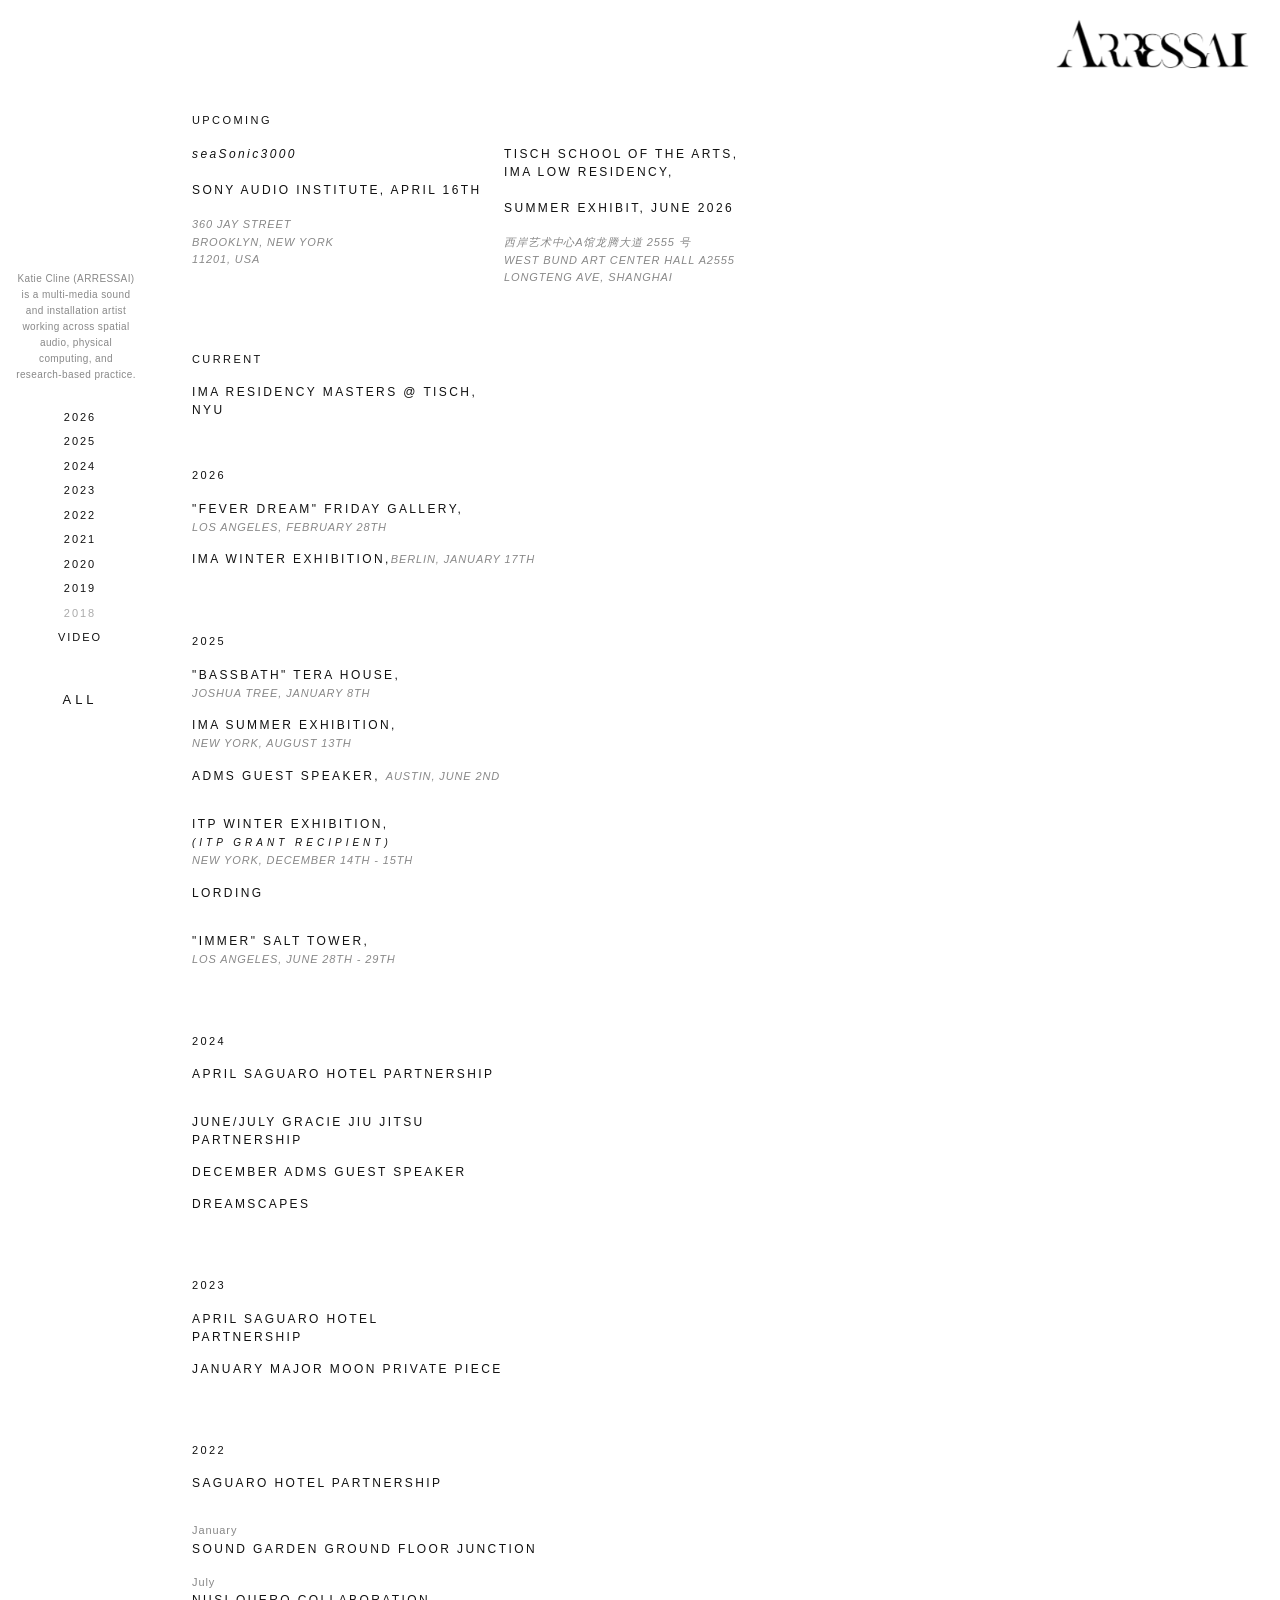
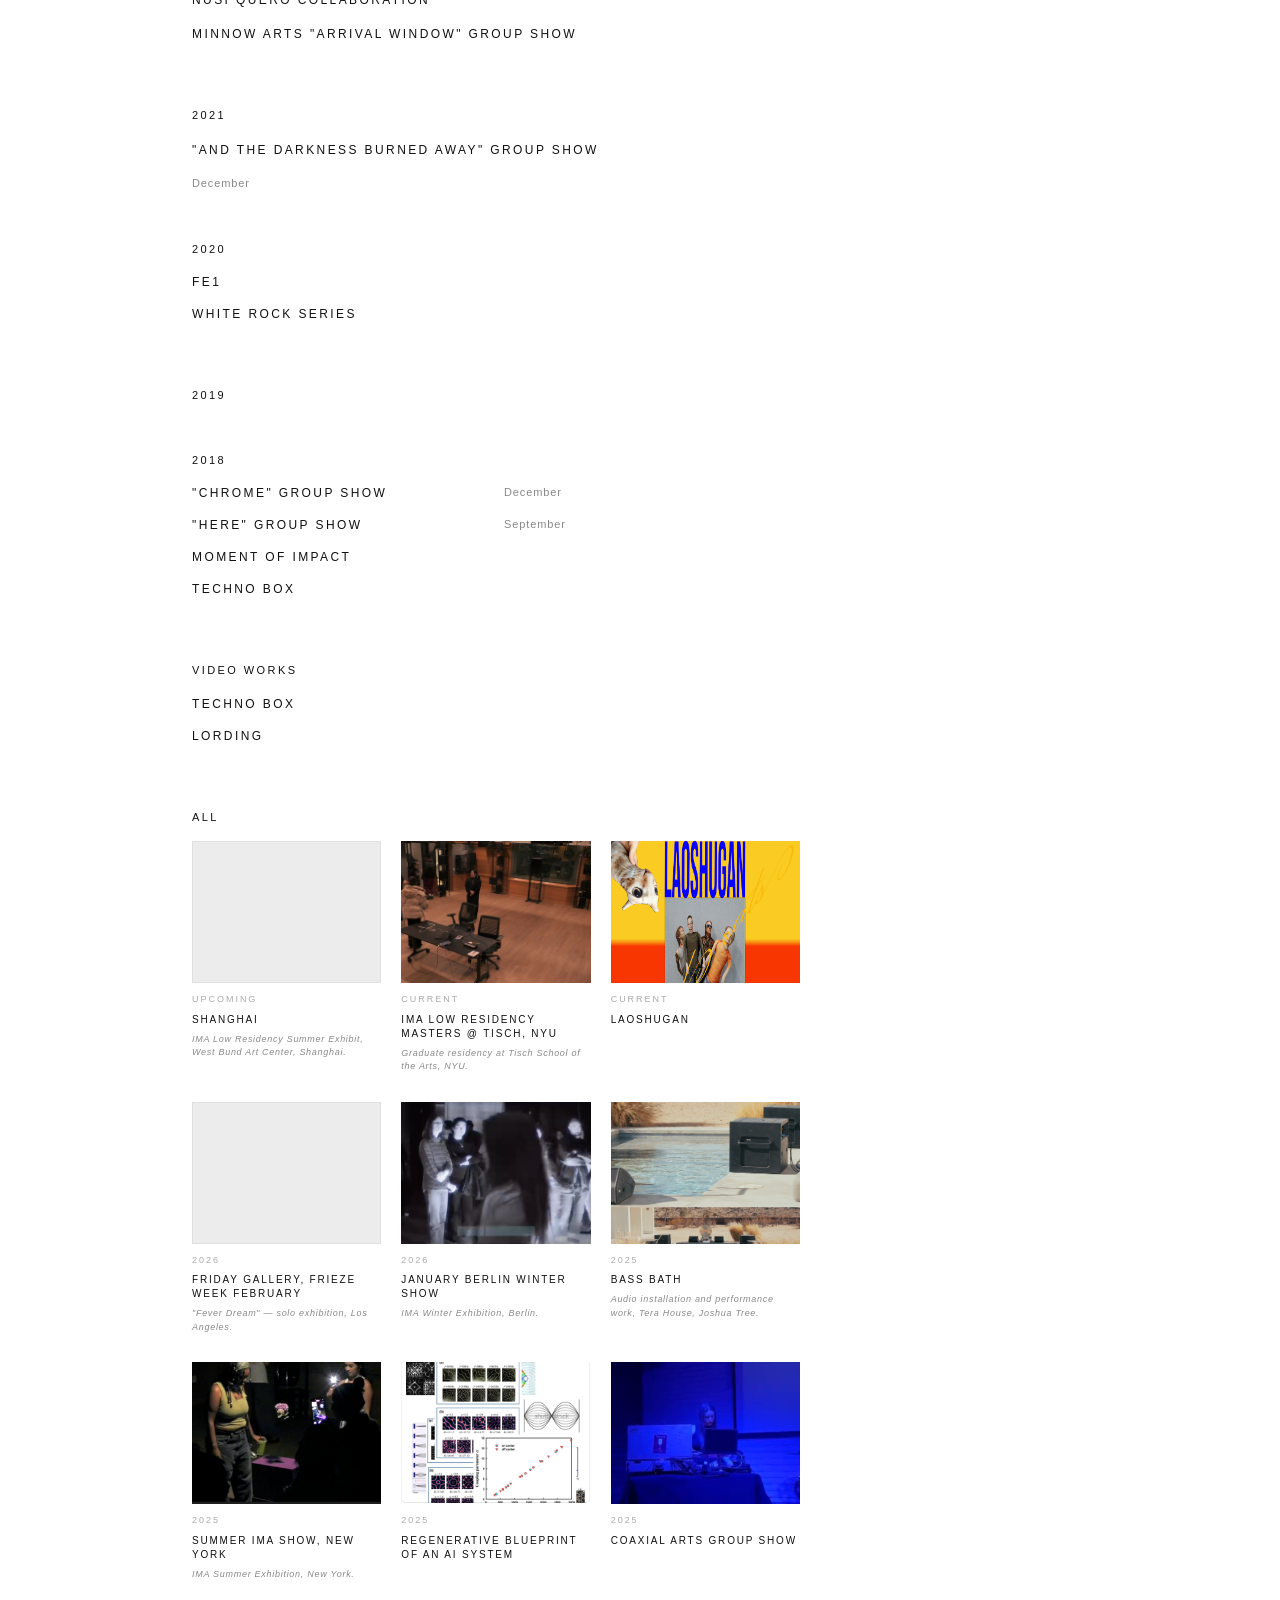
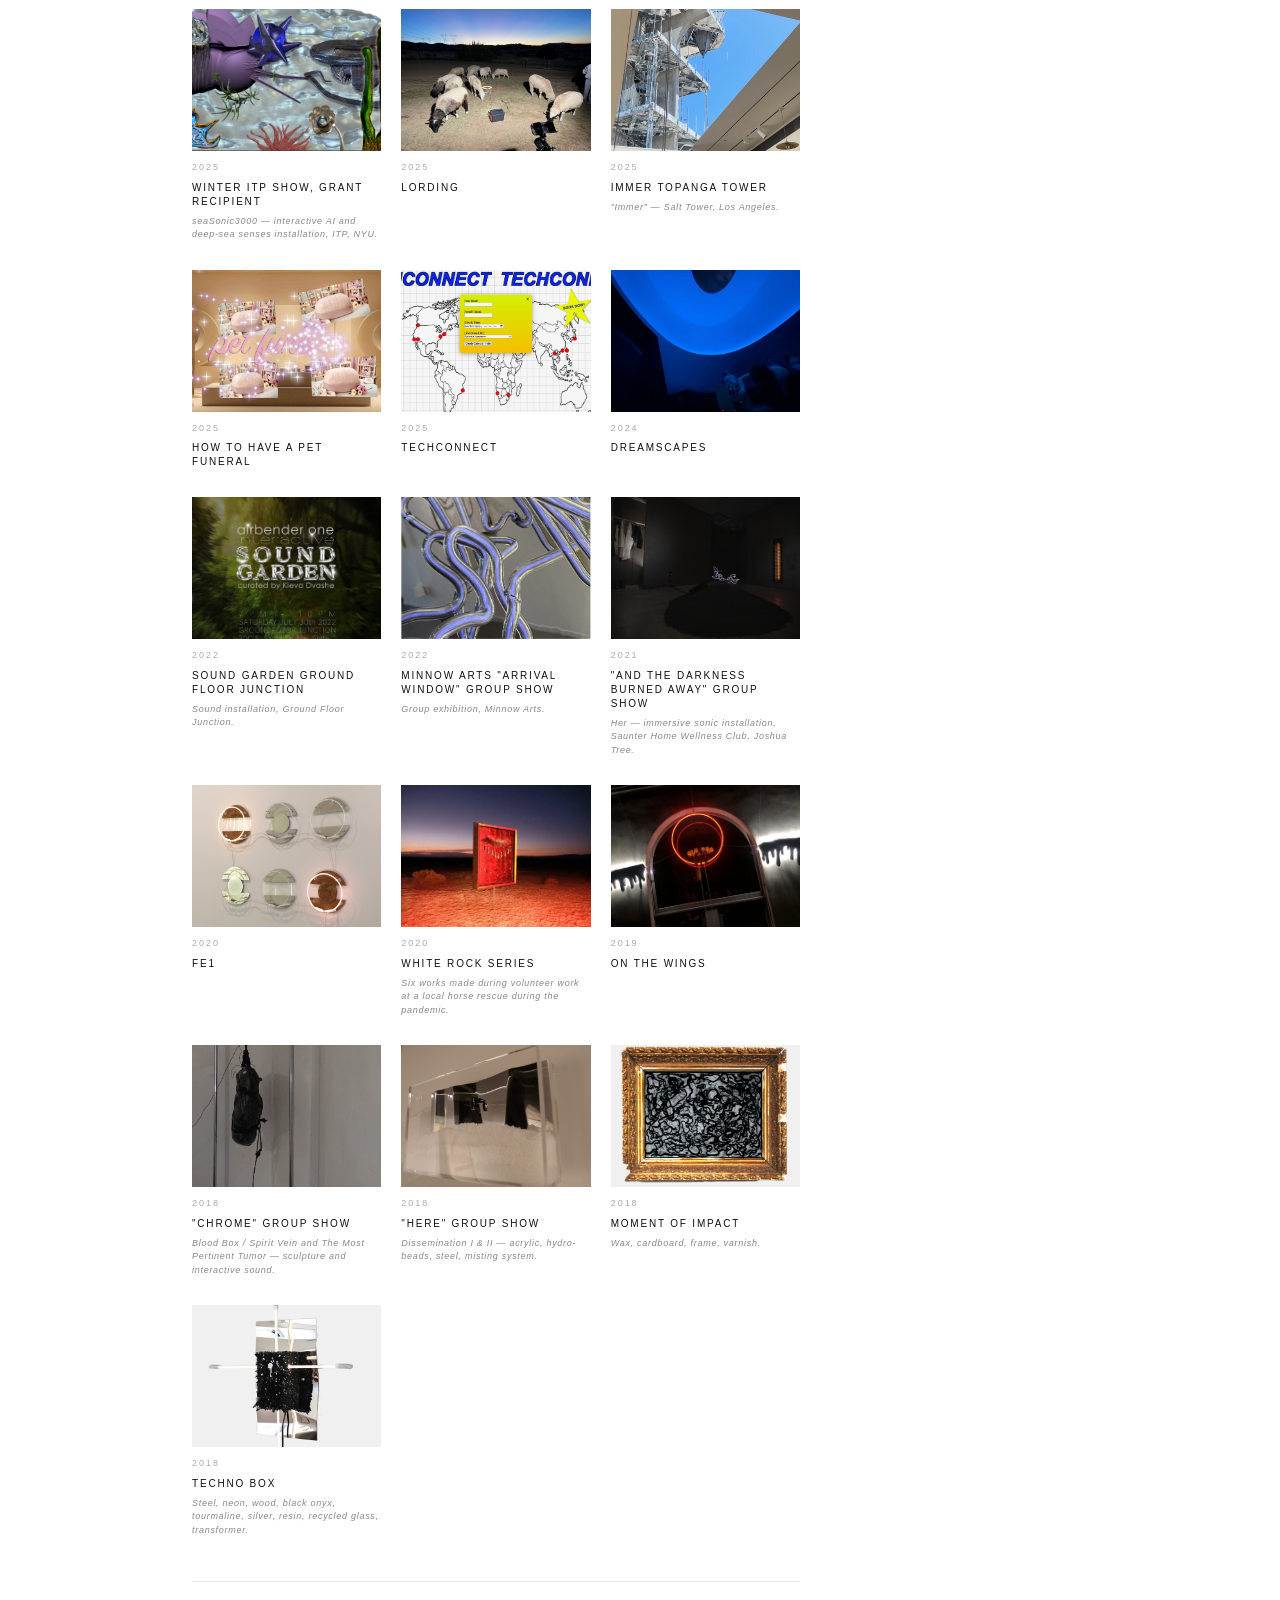
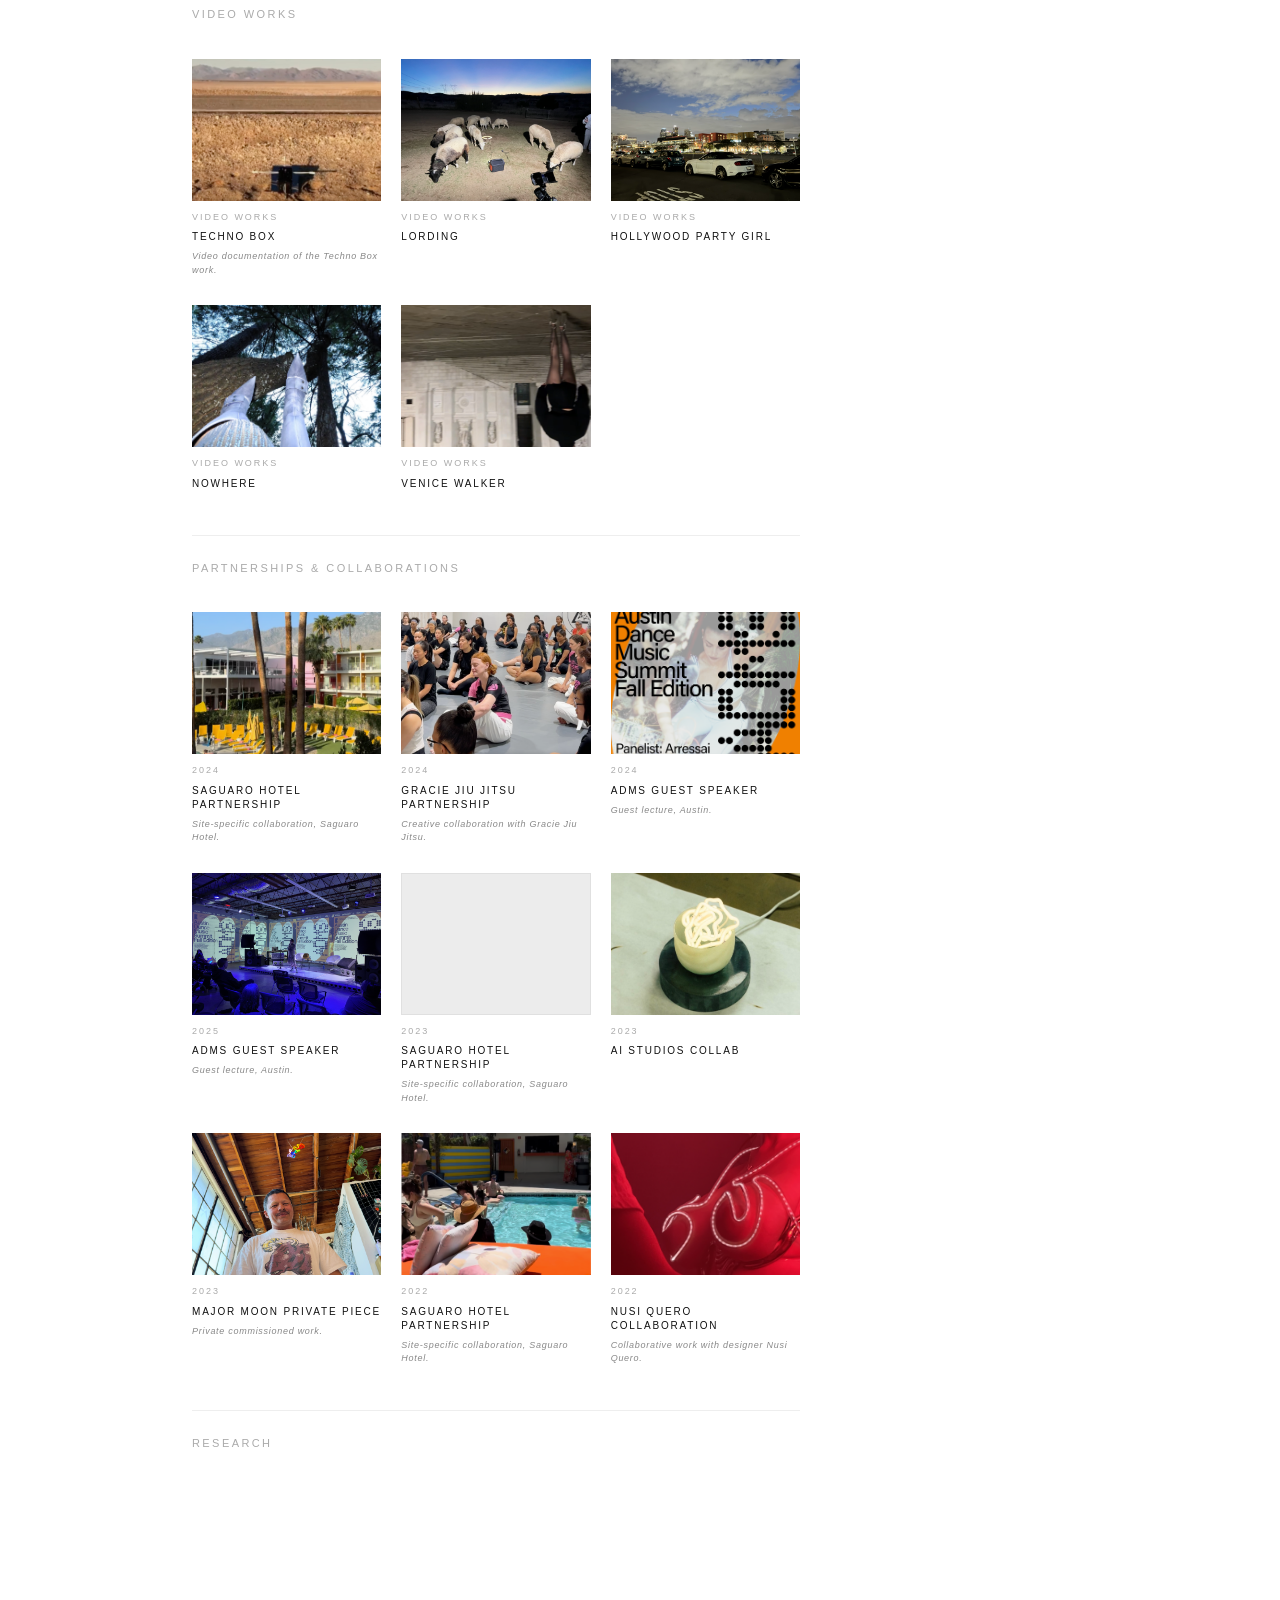
==== index.html @ 023c9879 "chore: initial commit of website files" ====
<!DOCTYPE html>
<html lang="en">
<head>
  <meta charset="UTF-8" />
  <meta name="viewport" content="width=device-width, initial-scale=1.0" />
  <title>ARRESSAI</title>
  <link rel="stylesheet" href="styles.css" />
  <script src="https://player.vimeo.com/api/player.js"></script>
</head>
<body>

  <!-- TOP RIGHT LOGO -->
  <header class="site-header">
    <div class="logo-wrap">
      <!-- Replace src with your logo image -->
      <img src="arressai-logo.png" alt="ARRESAI Logo" class="logo-img" id="site-logo" />
      <!-- Fallback text logo if no image -->
      <span class="logo-text-fallback">ARRESAI</span>
    </div>
  </header>

  <!-- MAIN LAYOUT -->
  <main class="main-layout">

    <!-- LEFT COLUMN: Year Nav + Calendar Numbers -->
    <aside class="left-col">

      <!-- <div class="calendar-numbers">
        <p>1 2 3 4 5 6 7 8 9 10 11 12 13 14 15 16 17</p>
        <p>18 19 20 21 22 23 24 25 26 27 28 29 30 31</p>
        <p>1 2 3 4 5 6 7 8 9 10 11 12</p>
      </div> -->

      <nav class="year-nav">
        <div class="artist-bio">Katie Cline (ARRESSAI) is a multi-media sound and installation artist working across spatial audio, physical computing, and research-based practice.</div>
        <a href="#y2026" class="year-link active">2026</a>
        <a href="#y2025" class="year-link">2025</a>
        <a href="#y2024" class="year-link">2024</a>
        <a href="#y2023" class="year-link">2023</a>
        <a href="#y2022" class="year-link">2022</a>
        <a href="#y2021" class="year-link">2021</a>
        <a href="#y2020" class="year-link">2020</a>
        <a href="#y2019" class="year-link">2019</a>
        <a href="#y2018" class="year-link">2018</a>
        <a href="#video-works" class="year-link">VIDEO</a>
      </nav>

      <a href="#all" class="all-link">ALL</a>

    </aside>

    <!-- CENTER COLUMN: Content Panels -->
    <section class="content-col">

      <!-- UPCOMING -->
      <div class="year-block" id="upcoming">
        <div class="year-label">UPCOMING</div>
        <div class="entries">
          <div class="entry">
            <div class="entry-title no-caps"><span class="entry-title-italic">seaSonic3000</span><br> <br>SONY AUDIO INSTITUTE, APRIL 16TH
              <span class="entry-location"><br>360 JAY STREET
              <br>BROOKLYN, NEW YORK <BR> 11201, USA</span>
            </div>
            <div class="entry-title">TISCH SCHOOL OF THE ARTS, <BR> IMA LOW RESIDENCY,<br> <br>SUMMER EXHIBIT, JUNE 2026
              <span class="entry-location"><br>西岸艺术中心A馆龙腾大道 2555 号
              <br>West Bund Art Center Hall A2555 Longteng Ave, Shanghai</span>
            </div>
            <div class="entry-meta"><!-- Add details --></div>
          </div>
        </div>
      </div>

      <!-- CURRENT -->
      <div class="year-block" id="current">
        <div class="year-label">CURRENT</div>
        <div class="entries">
          <div class="entry">
            <div class="entry-title">IMA RESIDENCY MASTERS @ TISCH, NYU</div>
            <div class="entry-meta"><!-- Add details --></div>
          </div>
        </div>
      </div>

      <!-- 2026 -->
      <div class="year-block" id="y2026">
        <div class="year-label">2026</div>
        <div class="entries">
          <div class="entry">
            <div class="entry-title" data-panel-target="fever-dream-panel">"FEVER DREAM" FRIDAY GALLERY,<span class="entry-location"> Los Angeles, FEBRUARY 28th</span></div>
            <div class="entry-meta"></div>
          </div>
          <div class="entry techno-box-entry">
            <div class="entry-title techno-box-trigger" data-panel-target="berlin-panel">IMA WINTER EXHIBITION,<span class="entry-location"> Berlin,  January 17th</span></div>
            <div class="entry-meta">
              <div class="techno-box-panel" id="berlin-panel" aria-hidden="true">
                <div class="techno-box-panel__caption">
                  <div class="techno-box-panel__pair">
                    <div class="techno-box-panel__item">
                      <img src="a-woman-2.png" alt="A Woman 2" class="techno-box-panel__image techno-box-panel__image--small" />
                    </div>
                    <div class="techno-box-panel__item">
                      <img src="a-woman-3.png" alt="A Woman 3" class="techno-box-panel__image techno-box-panel__image--small" />
                    </div>
                  </div>
                  <div class="techno-box-panel__spacer"></div>
                  <img src="a-woman-saying-no.png" alt="A Woman Saying No" class="techno-box-panel__image" />
                  <div class="techno-box-panel__spacer"></div>
                  <div class="techno-box-panel__title">IMA WINTER EXHIBITION</div>
                  <div class="techno-box-panel__details">
                    <div>Berlin, January 17th</div>
                  </div>
                </div>
              </div>
            </div>
          </div>
        </div>
      </div>

      <!-- 2025 -->
      <div class="year-block" id="y2025">
        <div class="year-label">2025</div>
        <div class="entries">
          <div class="entry">
            <div class="entry-title techno-box-trigger" data-panel-target="bass-bath-panel">"bassbatH" tera house,<span class="entry-location"> Joshua tree, january 8th</span></div>
            <div class="entry-meta">
              <div class="techno-box-panel" id="bass-bath-panel" aria-hidden="true">
                <div class="techno-box-panel__caption">
                  <div class="techno-box-panel__stack">
                    <img src="bassbath-web-2.png" alt="Bass Bath artwork view 1" class="techno-box-panel__image techno-box-panel__image--stack" />
                    <div class="techno-box-panel__item">
                      <img src="bassbath-web.png" alt="Bass Bath artwork view 2" class="techno-box-panel__image techno-box-panel__image--stack" />
                      <div class="techno-box-panel__title">BASS BATH</div>
                      <div class="techno-box-panel__details">
                        <div>Tera House</div>
                        <div>Joshua Tree, California</div>
                        <div>Audio installation and performance work.</div>
                      </div>
                    </div>
                  </div>
                  <div class="audio-player" data-audio-player>
                    <button class="audio-player__control" type="button" aria-label="Play" data-audio-toggle>
                      ▶
                    </button>
                    <div class="audio-player__track" data-audio-track>
                      <div class="audio-player__progress" data-audio-progress></div>
                    </div>
                    <span class="audio-player__time" data-audio-time>0:00</span>
                    <audio class="audio-player__media" preload="none">
                      <source src="bassBath-web.mp3" type="audio/mpeg" />
                    </audio>
                  </div>
                </div>
              </div>
            </div>
          </div>
          <div class="entry">
            <div class="entry-title">IMA SUMMER EXHIBITION,<span class="entry-location"> New York, AUGUST 13TH  </span></div>
            <div class="entry-meta"></div>
          </div>
          <div class="entry techno-box-entry">
            <div class="entry-title techno-box-trigger" data-panel-target="adms-panel">ADMS GUEST SPEAKER, <span class="entry-location"> Austin, june 2nd  </span></div>
            <div class="entry-meta">
              <div class="techno-box-panel" id="adms-panel" aria-hidden="true">
                <img src="adms.JPG" alt="ADMS Guest Speaker" class="techno-box-panel__image" />
                <div class="techno-box-panel__caption">
                  <div class="techno-box-panel__title">ADMS GUEST SPEAKER</div>
                  <div class="techno-box-panel__details">
                    <div>Austin Dance Music Summit</div>
                    <div>Austin, June 2nd</div>
                  </div>
                </div>
              </div>
            </div>
          </div>
          <div class="entry">
            <div class="entry-title techno-box-trigger" data-panel-target="seasonic-panel">ITP WINTER EXHIBITION, <br><span class="entry-note">(ITP GRANT RECIPIENT)</span><span class="entry-location"> New York, DECEMBER 14TH - 15TH </span></div>
            <div class="entry-meta">
              <div class="techno-box-panel" id="seasonic-panel" aria-hidden="true">
                <img src="seaSonic3000.png" alt="seaSonic3000 artwork" class="techno-box-panel__image" />
                <div class="techno-box-panel__caption">
                  <div class="techno-box-panel__title">SEASONIC3000</div>
                  <div class="techno-box-panel__details">
                    <div>Interactive web-based experience and physical work exploring AI</div>
                    <div>and deep sea animal senses.</div>
                  </div>
                  <div class="audio-player" data-audio-player>
                    <button class="audio-player__control" type="button" aria-label="Play" data-audio-toggle>
                      ▶
                    </button>
                    <div class="audio-player__track" data-audio-track>
                      <div class="audio-player__progress" data-audio-progress></div>
                    </div>
                    <span class="audio-player__time" data-audio-time>0:00</span>
                    <audio class="audio-player__media" preload="none">
                      <source src="underDaSea-rd-web.mp3" type="audio/mpeg" />
                    </audio>
                  </div>
                </div>
              </div>
            </div>
          </div>
          <div class="entry techno-box-entry">
            <div class="entry-title techno-box-trigger" data-panel-target="lording-panel">LORDING</div>
            <div class="entry-meta">
              <div class="techno-box-panel" id="lording-panel" aria-hidden="true">
                <img src="lording-lamb.png" alt="Lording" class="techno-box-panel__image" />
                <div class="techno-box-panel__caption">
                  <div class="techno-box-panel__title">LORDING</div>
                </div>
              </div>
            </div>
          </div>
          <div class="entry techno-box-entry">
            <div class="entry-title techno-box-trigger" data-panel-target="immer-panel">"IMMER" SALT TOWER, <BR> <span class="entry-location">Los Angeles, JUNE 28TH - 29TH</span></div>
            <div class="entry-meta">
              <div class="techno-box-panel" id="immer-panel" aria-hidden="true">
                <img src="immer.png" alt="Immer Salt Tower" class="techno-box-panel__image" />
                <div class="techno-box-panel__caption">
                  <div class="techno-box-panel__title">IMMER</div>
                  <div class="techno-box-panel__details">
                    <div>Salt Tower, Los Angeles</div>
                    <div>June 28th – 29th, 2025</div>
                  </div>
                </div>
              </div>
            </div>
          </div>
        </div>
      </div>

      <!-- 2024 -->
      <div class="year-block" id="y2024">
        <div class="year-label">2024</div>
        <div class="entries">
          <div class="entry techno-box-entry">
            <div class="entry-title techno-box-trigger" data-panel-target="saguaro-2024-panel">APRIL SAGUARO HOTEL PARTNERSHIP</div>
            <div class="entry-meta">
              <div class="techno-box-panel" id="saguaro-2024-panel" aria-hidden="true">
                <img src="saguaro-two.png" alt="Saguaro Hotel Partnership 2024" class="techno-box-panel__image" />
                <div class="techno-box-panel__caption">
                  <div class="techno-box-panel__title">SAGUARO HOTEL PARTNERSHIP</div>
                  <div class="techno-box-panel__details">
                    <div>April 2024</div>
                  </div>
                </div>
              </div>
            </div>
          </div>
          <div class="entry">
            <div class="entry-title">JUNE/JULY GRACIE JIU JITSU PARTNERSHIP</div>
            <div class="entry-meta"></div>
          </div>
          <div class="entry">
            <div class="entry-title">DECEMBER ADMS GUEST SPEAKER</div>
            <div class="entry-meta"></div>
          </div>
          <div class="entry techno-box-entry">
            <div class="entry-title techno-box-trigger" data-panel-target="dreamscapes-panel">DREAMSCAPES</div>
            <div class="entry-meta">
              <div class="techno-box-panel" id="dreamscapes-panel" aria-hidden="true">
                <img src="dreamscape-four.png" alt="Dreamscapes" class="techno-box-panel__image" />
                <div class="techno-box-panel__caption">
                  <div class="techno-box-panel__title">DREAMSCAPES</div>
                </div>
              </div>
            </div>
          </div>
        </div>
      </div>

      <!-- 2023 -->
      <div class="year-block" id="y2023">
        <div class="year-label">2023</div>
        <div class="entries">
          <div class="entry">
            <div class="entry-title">APRIL SAGUARO HOTEL PARTNERSHIP</div>
            <div class="entry-meta"></div>
          </div>
          <div class="entry techno-box-entry">
            <div class="entry-title techno-box-trigger" data-panel-target="major-moon-panel">JANUARY MAJOR MOON PRIVATE PIECE</div>
            <div class="entry-meta">
              <div class="techno-box-panel" id="major-moon-panel" aria-hidden="true">
                <img src="major-moon.png" alt="Major Moon Private Piece" class="techno-box-panel__image" />
                <div class="techno-box-panel__caption">
                  <div class="techno-box-panel__title">MAJOR MOON</div>
                  <div class="techno-box-panel__details">
                    <div>Private Piece, January 2023</div>
                  </div>
                </div>
              </div>
            </div>
          </div>
        </div>
      </div>

      <!-- 2022 -->
      <div class="year-block" id="y2022">
        <div class="year-label">2022</div>
        <div class="entries">
          <div class="entry techno-box-entry">
            <div class="entry-title techno-box-trigger" data-panel-target="saguaro-panel">SAGUARO HOTEL PARTNERSHIP</div>
            <div class="entry-meta">
              <div class="techno-box-panel" id="saguaro-panel" aria-hidden="true">
                <img src="saguaro-one.png" alt="Saguaro Hotel Partnership" class="techno-box-panel__image" />
                <div class="techno-box-panel__caption">
                  <div class="techno-box-panel__title">SAGUARO HOTEL PARTNERSHIP</div>
                  <div class="techno-box-panel__details">
                    <div>Palm Springs, 2022</div>
                  </div>
                </div>
              </div>
            </div>
          </div>
            <div class="entry-meta">
              January
              <div class="techno-box-panel" id="darkness-panel" aria-hidden="true">
                <img src="her-two.png" alt="And The Darkness Burned Away artwork" class="techno-box-panel__image" />
                <div class="techno-box-panel__caption">
                  <div class="techno-box-panel__title">"AND THE DARKNESS BURNED AWAY"</div>
                  <div class="techno-box-panel__details">
                    <div>Group Show</div>
                  </div>
                  <div class="vimeo-embed">
                    <div style="padding:56.25% 0 0 0;position:relative;">
                      <iframe src="https://player.vimeo.com/video/1121731717?badge=0&amp;autopause=0&amp;player_id=0&amp;app_id=58479" frameborder="0" allow="autoplay; fullscreen; picture-in-picture; clipboard-write; encrypted-media; web-share" referrerpolicy="strict-origin-when-cross-origin" style="position:absolute;top:0;left:0;width:100%;height:100%;" title="Inner World of a Woman"></iframe>
                    </div>
                  </div>
                </div>
              </div>
            </div>
          </div>
          <div class="entry techno-box-entry">
            <div class="entry-title techno-box-trigger" data-panel-target="sound-garden-panel">SOUND GARDEN GROUND FLOOR JUNCTION</div>
            <div class="entry-meta">
              July
              <div class="techno-box-panel" id="sound-garden-panel" aria-hidden="true">
                <img src="sound-garden.png" alt="Sound Garden Ground Floor Junction" class="techno-box-panel__image" />
                <div class="techno-box-panel__caption">
                  <div class="techno-box-panel__title">SOUND GARDEN</div>
                  <div class="techno-box-panel__details">
                    <div>Ground Floor Junction</div>
                    <div>July 2022</div>
                  </div>
                </div>
              </div>
            </div>
          </div>
          <div class="entry techno-box-entry">
            <div class="entry-title techno-box-trigger" data-panel-target="nusi-quero-panel">NUSI QUERO COLLABORATION</div>
            <div class="entry-meta">
              <div class="techno-box-panel" id="nusi-quero-panel" aria-hidden="true">
                <img src="nusi_quero.png" alt="Nusi Quero Collaboration" class="techno-box-panel__image" />
                <div class="techno-box-panel__caption">
                  <div class="techno-box-panel__title">NUSI QUERO COLLABORATION</div>
                  <div class="techno-box-panel__details">
                    <div>2022</div>
                  </div>
                </div>
              </div>
            </div>
          </div>
          <div class="entry techno-box-entry">
            <div class="entry-title techno-box-trigger" data-panel-target="arrival-window-panel">MINNOW ARTS "ARRIVAL WINDOW" GROUP SHOW</div>
            <div class="entry-meta">
              <div class="techno-box-panel" id="arrival-window-panel" aria-hidden="true">
                <img src="arrival-window-6.png" alt="Arrival Window artwork" class="techno-box-panel__image" />
                <div class="techno-box-panel__caption">
                  <div class="techno-box-panel__title">ARRIVAL WINDOW</div>
                  <div class="techno-box-panel__details">
                    <div>Minnow Arts Group Show</div>
                  </div>
                  <div class="audio-player" data-audio-player>
                    <button class="audio-player__control" type="button" aria-label="Play" data-audio-toggle>
                      ▶
                    </button>
                    <div class="audio-player__track" data-audio-track>
                      <div class="audio-player__progress" data-audio-progress></div>
                    </div>
                    <span class="audio-player__time" data-audio-time>0:00</span>
                    <audio class="audio-player__media" preload="none">
                      <source src="day6_arrivalWindowaudio.wav" type="audio/wav" />
                    </audio>
                  </div>
                </div>
              </div>
            </div>
          </div>
        </div>
      </div>

      <!-- 2021 -->
      <div class="year-block" id="y2021">
        <div class="year-label">2021</div>
        <div class="entries">
          <div class="entry techno-box-entry">
            <div class="entry-title-wrap">
              <div class="entry-title techno-box-trigger" data-panel-target="her-hips-panel">"AND THE DARKNESS BURNED AWAY" GROUP SHOW</div>
            </div>
            <div class="entry-meta">December</div>
            <div class="techno-box-panel" id="her-hips-panel" aria-hidden="true">
              <img src="her-hips.png" alt="Her Hips artwork" class="techno-box-panel__image" />
              <div class="techno-box-panel__caption">
                  <div class="techno-box-panel__title">HER</div>
                <div class="techno-box-panel__details">
                  <div>63 × 43 × 13 cm &nbsp;&nbsp; 25 × 17 × 5.1 in</div>
                  <div>COAL SLAG, GLASS, ARGON, AUDIO, THE ARTIST'S CLOTHING</div>
                  <div>IMMERSIVE SONIC INSTALLATION</div>
                </div>
                <div class="techno-box-panel__spacer"></div>
                <div class="techno-box-panel__details">
                  <div>SHE</div>
                  <div>00:10:10 ORIGINAL SONIC PIECE</div>
                  <div>00:10:10 GUIDED SONIC MEDITATION</div>
                </div>
                <div class="techno-box-panel__spacer"></div>
                <div class="techno-box-panel__details">
                  <div>HER — IMMERSIVE SCENT</div>
                  <div>MYRRH, LAVENDER, NEROLI, CEDARWOOD, OAKMOSS, OLIBANUM, PATCHOULI, VETIVER</div>
                </div>
                <div class="techno-box-panel__spacer"></div>
                <div class="techno-box-panel__details">
                  <div>"AND THE DARKNESS BURNED AWAY"</div>
                  <div>SAUNTER HOME WELLNESS CLUB | JOSHUA TREE, CA</div>
                  <div>December 8th, 2021 – January 4th, 2022</div>
                </div>
                <div class="techno-box-panel__spacer"></div>
                <div class="techno-box-panel__details">
                  <div>JAMES HAUNT, VERONICA GABRIEL-LABARRIE, DAVID IRWIN, HILARY SLOANE, SALVADOR</div>
                  <div>Video courtesy of Brian Gonzalez</div>
                </div>
                <div class="techno-box-panel__spacer"></div>
                <div class="white-rock-statement">
                  <p>FROM ASH I BLOOM is an immersive sonic experience that explores the concept of emergence through stillness and activation of the power of femininity. Focus is illuminated through the light sculpture at the center of the room where argon light outlines a form reminiscent of a woman's hips. The work comments on the birth / rebirth life cycle, and offers a meditative initiation into a series of immersive sonic activations for attendees.</p>
                  <p>Drawing on visuals from an other-world, the artist uses activations as a method of transportation for healing story telling, and experiential revelation.</p>
                </div>
              </div>
            </div>
          </div>
        </div>
      </div>

      <!-- 2020 -->
      <div class="year-block" id="y2020">
        <div class="year-label">2020</div>
        <div class="entries">
          <div class="entry">
            <div class="entry-title">FE1</div>
            <div class="entry-meta"></div>
          </div>
          <div class="entry techno-box-entry">
            <div class="entry-title techno-box-trigger" data-panel-target="white-rock-panel">WHITE ROCK SERIES</div>
            <div class="entry-meta">
              <div class="techno-box-panel" id="white-rock-panel" aria-hidden="true">
                <div class="techno-box-panel__caption">

                  <!-- TWO IMAGES SIDE BY SIDE -->
                  <div class="techno-box-panel__pair">
                    <div class="techno-box-panel__item">
                      <img src="white-rock-series.jpg" alt="White Rock Series" class="techno-box-panel__image techno-box-panel__image--small" />
                    </div>
                    <div class="techno-box-panel__item">
                      <img src="white-rock-seriess-lew.png" alt="White Rock Series — LEW" class="techno-box-panel__image techno-box-panel__image--small" />
                    </div>
                  </div>

                  <!-- ARTWORK ENTRIES -->
                  <div class="techno-box-panel__title">LEW</div>
                  <div class="techno-box-panel__details">
                    <div>20 × 16.5 in &nbsp;&nbsp;&nbsp; 50.8 × 41.9 cm</div>
                    <div>OIL PAINT ON PANEL, HORSE HAIR, NICKEL, SILVER THREAD, STAINLESS STEEL NOSE RINGS</div>
                  </div>

                  <div class="techno-box-panel__spacer"></div>

                  <div class="techno-box-panel__title">HELLO / THE EYE OF A HORSE</div>
                  <div class="techno-box-panel__details">
                    <div>16.5 × 20 in &nbsp;&nbsp;&nbsp; 41.9 × 50.8 cm</div>
                    <div>OIL PAINT ON PANEL, RESIN, HORSE TAIL, NICKEL BEAD AND CONE, SILVER THREAD</div>
                  </div>

                  <div class="techno-box-panel__spacer"></div>

                  <div class="techno-box-panel__title">HORSE TV</div>
                  <div class="techno-box-panel__details">
                    <div>20 × 24 in &nbsp;&nbsp;&nbsp; 50.8 × 60.9 cm</div>
                    <div>OIL PAINT ON CANVAS, HORSE HAIR, NICKEL BEAD AND CONE, SILVER THREAD</div>
                  </div>

                  <div class="techno-box-panel__spacer"></div>

                  <div class="techno-box-panel__title">THE CENTER</div>
                  <div class="techno-box-panel__details">
                    <div>17 × 10.5 in &nbsp;&nbsp;&nbsp; 43.2 × 26.7 cm</div>
                    <div>STEEL, HORSE TAIL, NICKEL CONCHO'S, SILVER THREAD, JINGLE CONE, NICKEL BEAD</div>
                  </div>

                  <div class="techno-box-panel__spacer"></div>

                  <div class="techno-box-panel__title">SILENCE</div>
                  <div class="techno-box-panel__details">
                    <div>38.3 × 6.3 in &nbsp;&nbsp;&nbsp; 97.2 × 16 cm</div>
                    <div>RESIN, HORSE HAIR, STEEL, NICKEL CONCHO, SILVER THREAD</div>
                  </div>

                  <div class="techno-box-panel__spacer"></div>

                  <div class="techno-box-panel__title">WHOLE</div>
                  <div class="techno-box-panel__details">
                    <div>40 × 40 × 2 in &nbsp;&nbsp;&nbsp; 101.6 × 101.6 × 2 cm</div>
                    <div>NEON, HAND POLISHED STEEL, TRANSFORMER</div>
                  </div>

                  <div class="techno-box-panel__spacer"></div>
                  <div class="techno-box-panel__spacer"></div>

                  <!-- SERIES STATEMENT -->
                  <div class="white-rock-statement">
                    <p>THIS SERIES WAS MADE OVER THE COURSE OF THREE MONTHS OF VOLUNTEER WORK BY THE ARTIST AT A LOCAL HORSE RESCUE DURING THE PANDEMIC. EACH PIECE REPRESENTS AN INTEGRAL LESSON TAKEN FROM THE EXPERIENCE.</p>
                    <p>TIME IN PROXIMITY IS THE CATALYST FOR ALL UNDERSTANDING. BEING TIMID WON'T WORK, BE GENTLE INSTEAD.</p>
                    <p>HOLD YOUR BOUNDARIES ENERGETICALLY AND BE CERTAIN AND HONEST IN THE MOMENT THEY ARE TRESPASSED.</p>
                    <p>OBSERVE BEFORE INTERJECTION.</p>
                    <p>IDEATION OF CATASTROPHE KEEPS THE MIND SEDATED FROM REAL DANGER AND ENERGY LOW.</p>
                    <p>BE. SIMPLY BE. STARE INTO THE CENTER OF A FLOWER OR WATCH SOMETHING UNTIL YOU FORGET WHERE THE BOUNDARY LIES BETWEEN YOU AND WHAT YOU ARE WATCHING.. YOU WILL COME OUT REFRESHED.</p>
                  </div>

                </div>
              </div>
            </div>
          </div>
        </div>
      </div>

      <!-- 2019 -->
      <div class="year-block" id="y2019">
        <div class="year-label">2019</div>
      </div>

      <!-- 2018 -->
      <div class="year-block" id="y2018">
        <div class="year-label">2018</div>
        <div class="entries">
          <div class="entry">
            <div class="entry-title techno-box-trigger" data-panel-target="chrome-panel">"CHROME" GROUP SHOW</div>
            <div class="entry-meta">
              December
              <div class="techno-box-panel" id="chrome-panel" aria-hidden="true">
                <div class="techno-box-panel__caption">
                  <div class="techno-box-panel__pair">
                    <div class="techno-box-panel__item">
                      <img src="blood-box-web.png" alt="Blood Box / Spirit Vein artwork" class="techno-box-panel__image techno-box-panel__image--small" />
                      <div class="techno-box-panel__title">BLOOD BOX / SPIRIT VEIN</div>
                      <div class="techno-box-panel__details">
                        <div>17 x 15.5 x 13 cm</div>
                        <div>6.7 x 6.1 x 5.1 in</div>
                        <div>GLASS, STEEL, NEON, PLEXI, EPOXY, 400ML ARTIST’S BLOOD</div>
                      </div>
                    </div>
                    <div class="techno-box-panel__item">
                      <img src="tumor-all-page.png" alt="The Most Pertinent Tumor artwork" class="techno-box-panel__image techno-box-panel__image--small" />
                      <div class="techno-box-panel__title">THE MOST PERTINENT TUMOR</div>
                      <div class="techno-box-panel__details">
                        <div>63 x 43 x 13 cm</div>
                        <div>25 x 17 x 5.1 in</div>
                        <div>CLAY, CIGARETTES, PLASTIC, ROPE, CONTACT MICROPHONES</div>
                        <div>INTERACTIVE SOUND INSTALLATION</div>
                      </div>
                    </div>
                  </div>
                  <div class="audio-player" data-audio-player>
                    <button class="audio-player__control" type="button" aria-label="Play" data-audio-toggle>
                      ▶
                    </button>
                    <div class="audio-player__track" data-audio-track>
                      <div class="audio-player__progress" data-audio-progress></div>
                    </div>
                    <span class="audio-player__time" data-audio-time>0:00</span>
                    <audio class="audio-player__media" preload="none">
                      <source src="chrome-audio.mp3" type="audio/mpeg" />
                    </audio>
                  </div>
                </div>
              </div>
            </div>
          </div>
          <div class="entry">
            <div class="entry-title techno-box-trigger" data-panel-target="dissemination-panel">"HERE" GROUP SHOW</div>
            <div class="entry-meta">
              September
              <div class="techno-box-panel" id="dissemination-panel" aria-hidden="true">
                <img src="diseemination_web.png" alt="Dissemination I and II artwork" class="techno-box-panel__image" />
                <div class="techno-box-panel__caption">
                  <div class="techno-box-panel__title">DISSEMINATION I</div>
                  <div class="techno-box-panel__details">
                    <div>45.2 x 27.9 x 10.7 cm</div>
                    <div>17.8 x 11 x 4.2 in</div>
                    <div>ACRYLIC, HYDRO-BEADS, STEEL, MISTING SYSTEM.</div>
                  </div>
                  <div class="techno-box-panel__spacer"></div>
                  <div class="techno-box-panel__title">DISSEMINATION II</div>
                  <div class="techno-box-panel__details">
                    <div>45.2 x 27.9 x 10.7 cm</div>
                    <div>17.8 x 11 x 4.2 in</div>
                    <div>ACRYLIC, HYDRO-BEADS, STEEL, MISTING SYSTEM.</div>
                  </div>
                  <div class="audio-player" data-audio-player>
                    <button class="audio-player__control" type="button" aria-label="Play" data-audio-toggle>
                      ▶
                    </button>
                    <div class="audio-player__track" data-audio-track>
                      <div class="audio-player__progress" data-audio-progress></div>
                    </div>
                    <span class="audio-player__time" data-audio-time>0:00</span>
                    <audio class="audio-player__media" preload="none">
                      <source src="dissemination-audio.mp3" type="audio/mpeg" />
                    </audio>
                  </div>
                </div>
              </div>
            </div>
          </div>
          <div class="entry">
            <div class="entry-title techno-box-trigger" data-panel-target="impact-panel">MOMENT OF IMPACT</div>
            <div class="entry-meta">
              <div class="techno-box-panel" id="impact-panel" aria-hidden="true">
                <img src="impact.png" alt="Moment of Impact artwork" class="techno-box-panel__image" />
                <div class="techno-box-panel__caption">
                  <div class="techno-box-panel__title">IMPACT</div>
                  <div class="techno-box-panel__details">
                    <div>42 x 33.7 cm</div>
                    <div>16.5 x 13.25 in</div>
                    <div>WAX, CARD BOARD, FRAME, VARNISH</div>
                  </div>
                </div>
              </div>
            </div>
          </div>
          <div class="entry techno-box-entry">
            <div class="entry-title techno-box-trigger" data-panel-target="techno-box-art-panel">TECHNO BOX</div>
            <div class="entry-meta">
              <div class="techno-box-panel" id="techno-box-art-panel" aria-hidden="true">
                <img src="techno-box-03_V2.png" alt="Techno Box artwork" class="techno-box-panel__image" />
                <div class="techno-box-panel__caption">
                  <div class="techno-box-panel__title">TECHNO BOX</div>
                  <div class="techno-box-panel__details">
                    <div>42 x 33.7 cm</div>
                    <div>16.5 x 13.25 in</div>
                    <div>STEEL, NEON, WOOD, BLACK ONYX, TOURMALINE, .925 SILVER, RESIN, RECYCLED GLASS, ACRYLIC PAINT, TRANSFORMER</div>
                  </div>
                  <div class="audio-player" data-audio-player>
                    <button class="audio-player__control" type="button" aria-label="Play" data-audio-toggle>
                      ▶
                    </button>
                    <div class="audio-player__track" data-audio-track>
                      <div class="audio-player__progress" data-audio-progress></div>
                    </div>
                    <span class="audio-player__time" data-audio-time>0:00</span>
                    <audio class="audio-player__media" preload="none">
                      <source src="techno-box-audio.mp3" type="audio/mpeg" />
                    </audio>
                  </div>
                </div>
              </div>
            </div>
          </div>
        </div>
      </div>

      <!-- VIDEO WORKS -->
      <div class="year-block" id="video-works">
        <div class="year-label">VIDEO WORKS</div>
        <div class="entries">
          <div class="entry">
            <div class="entry-title techno-box-trigger" data-panel-target="techno-box-video-panel">TECHNO BOX</div>
            <div class="entry-meta"></div>
          </div>
          <div class="entry techno-box-entry">
            <div class="entry-title techno-box-trigger" data-panel-target="lording-panel">LORDING</div>
            <div class="entry-meta"></div>
          </div>
        </div>
      </div>

      <div class="video-panels">
  <div class="video-panel" id="techno-box-video-panel" aria-hidden="true">
          <div class="video-panel__frame">
            <iframe 
              width="400" height="225"
              src="https://www.youtube.com/embed/VIDEO_ID_HERE"
              title="Techno Box"
              frameborder="0"
              allow="accelerometer; autoplay; clipboard-write; encrypted-media; gyroscope; picture-in-picture"
              allowfullscreen>
            </iframe>
          </div>
        </div>
        <div class="video-panel" id="hand-with-beads-panel" aria-hidden="true">
          <div class="video-panel__frame">
            <iframe 
              width="400" height="225"
              src="https://www.youtube.com/embed/VIDEO_ID_HERE"
              title="The Hand with Beads"
              frameborder="0"
              allow="accelerometer; autoplay; clipboard-write; encrypted-media; gyroscope; picture-in-picture"
              allowfullscreen>
            </iframe>
          </div>
        </div>
        <div class="video-panel" id="fever-dream-panel" aria-hidden="true">
          <div class="video-panel__frame">
            <video class="video-panel__video video-panel__video--portrait" controls preload="metadata" poster="media/fever-dream-poster-2s.jpg">
              <source src="media/fever-dream-video-1.mp4" type="video/mp4" />
              Your browser does not support the video tag.
            </video>
            <div class="video-panel__details">
               <div class="video-panel__credit">video courtesy of Mitch Jafery</div>
              <div class="video-panel__title"> Roberto Benavidez, Florine Démosthène, Larissa De Jesús Negrón, Anindita Dutta, Diego Moreno, Pedro Troncoso <br><br/> SONIC SALON BY ARRESSAI <br> </div>
              <br> <div class="video-panel__meta">Curated by Mitch and Mubarak Jafery and Aurora Projects with support from dublab</div>
               
          
                  
                   <div> </div>
              </div>
            </div>
          </div>
        </div>
      </div>

      <!-- ALL SECTION -->
      <div class="year-block all-section" id="all">
        <div class="year-label">ALL</div>
        <div class="all-entries">
          <!-- Dynamically populated by JS -->
        </div>
      </div>

    </section>

  </main>

  <!-- BOTTOM RIGHT: Horse Video (transparent background) -->
  <div class="horse-video-wrap">
    <!-- 
      Use a .webm with alpha channel for true transparency.
      Replace horse-video.webm with your actual transparent video file.
    -->
    <video 
      id="horse-video"
      autoplay 
      loop 
      muted 
      playsinline
      class="horse-video">
      <source src="horse-video.webm" type="video/webm" />
      <!-- Fallback: static image placeholder -->
      <img src="horse-placeholder.png" alt="Horse" />
    </video>
  </div>

  <!-- ALL detail overlay (populated via script.js) -->
  <div class="all-detail-overlay" id="allDetailOverlay" aria-hidden="true">
    <div class="all-detail" role="dialog" aria-modal="true" aria-label="Project details">
      <button class="all-detail__close" id="allDetailClose" aria-label="Close">✕</button>
      <div class="all-detail__media" id="allDetailMedia"></div>
      <div class="all-detail__title" id="allDetailTitle"></div>
      <div class="all-detail__subtitle" id="allDetailSubtitle"></div>
      <div class="all-detail__desc" id="allDetailDesc"></div>
    </div>
  </div>

  <script src="script.js"></script>
</body>
</html>
---- styles.css ----
/* ============================================================
   ARRESAI — styles.css
   Editable: fonts, colors, spacing, letter-spacing (kerning)
   ============================================================ */

/* ---------- RESET & BASE ---------- */
*, *::before, *::after {
  box-sizing: border-box;
  margin: 0;
  padding: 0;
}

html {
  scroll-behavior: smooth;
}

body {
  background: #ffffff;
  color: #111111;
  font-family: 'Helvetica Neue', Helvetica, Arial, sans-serif;
  font-size: 13px;
  line-height: 1.5;
  min-height: 100vh;
  position: relative;
}

/* ---------- TYPOGRAPHY / KERNING ----------
   Adjust letter-spacing values below to control kerning 
   --------------------------------------------------- */

/* Navigation year links */
.year-link {
  letter-spacing: 0.18em;   /* ← KERNING: year nav */
}

/* Section year labels (2025, 2024…) */
.year-label {
  letter-spacing: 0.22em;   /* ← KERNING: year labels */
}

/* Entry titles */
.entry-title {
  letter-spacing: 0.20em;   /* ← KERNING: work titles */
}

/* Entry meta / supporting text */
.entry-meta {
  letter-spacing: 0.08em;   /* ← KERNING: meta text */
}

/* Calendar numbers */
.calendar-numbers p {
  letter-spacing: 0.06em;   /* ← KERNING: calendar numbers */
}

/* ALL link */
.all-link {
  letter-spacing: 0.30em;   /* ← KERNING: ALL */
}

/* Logo text fallback */
.logo-text-fallback {
  letter-spacing: 0.15em;   /* ← KERNING: logo text */
}


/* ---------- TEXT EFFECTS ---------- */

/* Title hover effect: subtle lift + fade */
.entry-title {
  transition: opacity 0.25s ease, transform 0.25s ease;
  display: inline-block;
}
.entry-title:hover {
  opacity: 0.45;
  transform: translateX(4px);
}

/* Year label: light gray with glyph effect on hover */
.year-label {
  color: #111;
  transition: color 0.2s ease;
}
.year-block:hover > .year-label {
  color: #aaaaaa;
}

/* Active / highlighted entry title */
.entry-title.active {
  color: #aaaaaa;         /* grayed-out "active" state like wireframe */
}

/* Year nav links */
.year-link {
  display: block;
  color: #111;
  text-decoration: none;
  text-transform: uppercase;
  font-size: 11px;
  font-weight: 400;
  padding: 2px 0;
  transition: color 0.2s ease, letter-spacing 0.2s ease;
}
.year-link:hover,
.year-link.active {
  color: #aaaaaa;
}

/* ALL link */
.all-link {
  display: block;
  margin-top: 18px;
  color: #111;
  text-decoration: none;
  text-transform: uppercase;
  font-size: 13px;
  font-weight: 400;
  transition: color 0.2s ease;
}
.all-link:hover {
  color: #aaaaaa;
}


/* ---------- HEADER ---------- */
.site-header {
  position: fixed;
  top: 0;
  right: 0;
  z-index: 100;
  padding: 20px 32px;
}

.logo-wrap {
  display: flex;
  align-items: center;
}

.logo-img {
  max-height: 48px;        /* ← Adjust logo size here */
  width: auto;
  display: block;
}

/* Hide fallback text if image loads */
.logo-img:not([src="logo-placeholder.png"]) + .logo-text-fallback,
.logo-img[src] + .logo-text-fallback {
  display: none;
}

.logo-text-fallback {
  font-size: 22px;
  font-weight: 300;
  text-transform: uppercase;
  color: #111;
}


/* ---------- MAIN LAYOUT ---------- */
.main-layout {
  display: flex;
  padding-top: 80px;       /* clear fixed header */
  min-height: 100vh;
  padding-bottom: 200px;   /* space for horse video */
}


/* ---------- LEFT COLUMN ---------- */
.left-col {
  width: 160px;
  min-width: 140px;
  padding: 32px 16px;
  flex-shrink: 0;
  display: flex;
  flex-direction: column;
  align-items: center;
  justify-content: center;
  text-align: center;
  position: sticky;
  top: 80px;
  align-self: flex-start;
  height: calc(100vh - 80px);
  overflow-y: auto;
}

.calendar-numbers {
  margin-bottom: 28px;
}

.calendar-numbers p {
  font-size: 10px;
  color: #bbb;
  line-height: 1.8;
}

.artist-bio {
  font-size: 10px;
  color: #888;
  line-height: 1.6;
  letter-spacing: 0.04em;
  margin-bottom: 20px;
  text-align: center;
  max-width: 120px;
}

.year-nav {
  display: flex;
  flex-direction: column;
  gap: 4px;
  width: 100%;
  margin-bottom: 24px;
}


/* ---------- CONTENT COLUMN ---------- */
.content-col {
  flex: 1;
  padding: 32px 40px 32px 32px;
  max-width: 680px;
}

.content-col.is-centered {
  min-height: calc(100vh - 80px);
  display: flex;
  flex-direction: column;
  justify-content: center;
}

.content-col.is-centered .year-block {
  margin-bottom: 0;
}

.year-block {
  margin-bottom: 48px;
}

.year-block.is-hidden {
  display: none;
}

.year-label {
  font-size: 11px;
  font-weight: 400;
  text-transform: uppercase;
  margin-bottom: 16px;
  color: #111;
}

.entries {
  display: flex;
  flex-direction: column;
  gap: 14px;
}

.entry {
  display: grid;
  grid-template-columns: 1fr 1fr;
  gap: 16px;
  align-items: start;
}

.entry.techno-box-entry {
  grid-template-columns: 1fr;
  align-items: start;
  position: relative;
}

.entry-title {
  font-size: 12px;
  font-weight: 400;
  text-transform: uppercase;
  color: #111;
  cursor: default;
}

.techno-box-trigger {
  cursor: pointer;
}

.entry-title-italic {
  font-style: italic;
}

.no-caps {
  text-transform: none;
  
}

.entry-location {
  display: inline-block;
  font-size: 11px;
  line-height: 1.6;
  font-style: italic;
  color: #888;
  letter-spacing: 0.08em;
}

.entry-note {
  font-size: 10px;
  font-style: italic;
  color: #111;
  text-transform: none;
  letter-spacing: 0.4em;
}

.entry-meta {
  font-size: 11px;
  color: #888;
  line-height: 1.6;
}

.entry-video {
  display: block;
  width: 100%;
  max-width: 420px;
  margin-top: 8px;
  border: 1px solid #eee;
}

/* ---------- TECHNO BOX PANEL ---------- */
.techno-box-panel {
  display: none;
  flex-direction: column;
  gap: 10px;
  position: fixed;
  top: var(--media-panel-top, 58%);
  left: 56%;
  transform: translate(-50%, -50%);
  width: min(80vw, 420px);
  z-index: 120;
}

.techno-box-panel.is-visible {
  display: flex;
}

.techno-box-panel__image {
  width: 92%;
  height: auto;
  max-height: 65vh;
  object-fit: contain;
  display: block;
}

#dissemination-panel .techno-box-panel__image {
  width: 98%;
}

#seasonic-panel .techno-box-panel__image,
#seasonic-panel .audio-player {
  width: 100%;
}

.techno-box-panel__title {
  font-size: 12px;
  font-weight: 600;
  letter-spacing: 0.22em;
  text-transform: uppercase;
  color: #111;
  margin-bottom: 8px;
}

.techno-box-panel__details {
  font-size: 9px;
  letter-spacing: 0.12em;
  text-transform: uppercase;
  color: #666;
  line-height: 1.4;
}

.techno-box-panel__spacer {
  height: 6px;
}

.vimeo-embed {
  margin-top: 14px;
  width: 100%;
}

.techno-box-panel__pair {
  display: grid;
  grid-template-columns: repeat(2, minmax(0, 1fr));
  gap: 14px;
}

.techno-box-panel__item {
  display: flex;
  flex-direction: column;
  align-items: flex-start;
  gap: 6px;
}

.techno-box-panel__image--small {
  width: 100%;
  max-height: 220px;
}

.techno-box-panel__stack {
  display: flex;
  flex-direction: column;
  gap: 12px;
}

.techno-box-panel__image--stack {
  width: 100%;
  max-height: 320px;
}

.audio-player {
  margin-top: 26px;
  display: grid;
  grid-template-columns: auto 1fr auto;
  align-items: center;
  gap: 5px;
  padding: 3px 6px;
  border: none;
  border-radius: 10px;
  background: linear-gradient(135deg, #7fd3ff, #5aa9ff 55%, #2f6bdc);
  color: #f6e4b7;
  font-family: inherit;
  letter-spacing: 0.18em;
  text-transform: uppercase;
}

.audio-player__control {
  width: 18px;
  height: 18px;
  border-radius: 50%;
  border: 1px solid #f6e4b7;
  background: linear-gradient(135deg, #c6f0ff, #8ed7ff 60%, #6aaeff);
  color: #f6e4b7;
  font-size: 10px;
  cursor: pointer;
  display: grid;
  place-items: center;
  box-shadow: 0 0 12px rgba(142, 215, 255, 0.95), 0 0 20px rgba(122, 164, 255, 0.65);
}

.audio-player__track {
  position: relative;
  height: 2px;
  background: rgba(246, 228, 183, 0.35);
  border-radius: 999px;
  overflow: hidden;
}

.audio-player__progress {
  position: absolute;
  inset: 0;
  width: 0%;
  background: #f0c36d;
}

.audio-player__time {
  font-size: 9px;
  color: #f6e4b7;
}

.audio-player__media {
  display: none;
}

/* Image placeholder within entries */
.entry-image-placeholder {
  width: 100%;
  aspect-ratio: 4/3;
  background: #f0f0f0;
  border: 1px solid #ddd;
  display: flex;
  align-items: center;
  justify-content: center;
  font-size: 10px;
  color: #bbb;
  letter-spacing: 0.1em;
  text-transform: uppercase;
  margin-top: 8px;
}

/* Video embed */
.video-embed-placeholder iframe {
  display: block;
  max-width: 100%;
  margin-top: 8px;
  border: none;
}

/* ---------- VIDEO PANELS ---------- */
.video-panels {
  position: fixed;
  top: var(--media-panel-top, 58%);
  left: 62%;
  transform: translate(-50%, -50%);
  width: fit-content;
  z-index: 110;
  pointer-events: none;
}

.video-panel {
  display: none;
  pointer-events: auto;
}

.video-panel.is-visible {
  display: block;
}

.video-panel__frame iframe {
  width: 460px;
  height: 260px;
  border: none;
}

.video-panel__video {
  width: 460px;
  height: 260px;
  display: block;
  background: #000;
}

.video-panel__video--portrait {
  width: auto;
  height: auto;
  max-width: 360px;
  max-height: 640px;
  object-fit: contain;
  background: transparent;
}

.video-panel__details {
  margin-top: 10px;
}

.video-panel__title {
  font-size: 12px;
  font-weight: 600;
  letter-spacing: 0.22em;
  text-transform: uppercase;
  color: #111;
  margin-bottom: 6px;
}

.video-panel__meta {
  font-size: 11.5px;
  letter-spacing: 0.30em;
  text-transform: uppercase;
  color: #666;
  line-height: 1.4;
}

.video-panel__credit {
  font-style: italic;
  font-size: 7px;
  letter-spacing: 0.30em;
  text-transform: uppercase;
  color: #666;
  line-height: 1.4;
  margin: 8px 0 10px;
}


/* ---------- ALL SECTION — CARD GRID ---------- */
.all-section .all-entries {
  display: grid;
  grid-template-columns: repeat(3, 1fr);
  gap: 28px 20px;
}

.all-card {
  display: flex;
  flex-direction: column;
  gap: 6px;
  cursor: default;
  transition: opacity 0.25s ease;
}
.all-card:hover {
  opacity: 0.55;
}

.all-card__img-wrap {
  width: 100%;
  aspect-ratio: 4 / 3;
  overflow: hidden;
  background: #f0f0f0;
}

.all-video-divider {
  grid-column: 1 / -1;
  font-size: 11px;
  font-weight: 400;
  letter-spacing: 0.22em;
  text-transform: uppercase;
  color: #aaa;
  padding: 24px 0 8px;
  border-top: 1px solid #eee;
  margin-top: 16px;
}

.all-card__img-wrap--empty {
  background: #ececec;
  border: 1px solid #e0e0e0;
}

.all-card__img {
  width: 100%;
  height: 100%;
  object-fit: cover;
  display: block;
}

.all-card__year {
  font-size: 9px;
  letter-spacing: 0.22em;
  color: #aaa;
  text-transform: uppercase;
  margin-top: 4px;
}

.all-card__title {
  font-size: 10px;
  font-weight: 400;
  letter-spacing: 0.18em;
  text-transform: uppercase;
  color: #111;
  line-height: 1.4;
}

.all-card__blurb {
  font-size: 9px;
  letter-spacing: 0.08em;
  color: #888;
  line-height: 1.5;
  font-style: italic;
}

@media (max-width: 768px) {
  .all-section .all-entries {
    grid-template-columns: repeat(2, 1fr);
  }
}


/* ---------- HORSE VIDEO (bottom right, transparent) ---------- */
.horse-video-wrap {
  position: fixed;
  bottom: 0;
  right: 0;
  z-index: 50;
  pointer-events: none;     /* doesn't block clicks */
  width: 280px;             /* ← Adjust horse video size */
  height: auto;
}

.horse-video {
  width: 100%;
  height: auto;
  display: block;
  /* Transparent bg requires .webm with alpha channel.
     mix-blend-mode can help with light backgrounds: */
  mix-blend-mode: multiply;
}


/* ---------- WHITE ROCK SERIES PANEL ---------- */
#white-rock-panel {
  max-height: 85vh;
  overflow-y: auto;
  scrollbar-width: thin;
}

#white-rock-panel .techno-box-panel__caption {
  display: flex;
  flex-direction: column;
  gap: 4px;
}

.white-rock-statement {
  margin-top: 14px;
  display: flex;
  flex-direction: column;
  gap: 10px;
}

.white-rock-statement p {
  font-size: 8px;
  letter-spacing: 0.14em;
  text-transform: uppercase;
  color: #888;
  line-height: 1.6;
}


/* ---------- SCROLLBAR (subtle) ---------- */
::-webkit-scrollbar {
  width: 4px;
}
::-webkit-scrollbar-track {
  background: transparent;
}
::-webkit-scrollbar-thumb {
  background: #ddd;
  border-radius: 2px;
}


/* ---------- RESPONSIVE ---------- */
@media (max-width: 768px) {
  .main-layout {
    flex-direction: column;
  }
  .left-col {
    position: relative;
    top: 0;
    width: 100%;
    height: auto;
    padding: 24px;
    display: flex;
    flex-wrap: wrap;
    gap: 16px;
    align-items: baseline;
  }
  .year-nav {
    flex-direction: row;
    flex-wrap: wrap;
    gap: 8px 16px;
  }
  .entry {
    grid-template-columns: 1fr;
  }
  .horse-video-wrap {
    width: 160px;
  }
}

/* ---------- ALL DETAIL PANEL ---------- */
.all-detail-overlay {
  position: fixed;
  inset: 0;
  background: rgba(0,0,0,0.45);
  display: none;
  align-items: center;
  justify-content: center;
  z-index: 200;
}
.all-detail-overlay.is-visible {
  display: flex;
}
.all-detail {
  background: #fff;
  width: min(900px, 92vw);
  max-height: 88vh;
  overflow: auto;
  border-radius: 8px;
  padding: 18px;
  box-shadow: 0 12px 40px rgba(0,0,0,0.35);
}
.all-detail__media {
  width: 100%;
  height: 340px;
  background: #000;
  display: flex;
  align-items: center;
  justify-content: center;
  margin-bottom: 12px;
}
.all-detail__media img,
.all-detail__media video {
  max-width: 100%;
  max-height: 100%;
  object-fit: contain;
}
.all-detail__title {
  font-size: 18px;
  font-weight: 600;
  margin-bottom: 6px;
  text-transform: uppercase;
}
.all-detail__subtitle {
  font-size: 13px;
  color: #666;
  font-style: italic;
  margin-bottom: 12px;
}
.all-detail__desc {
  font-size: 14px;
  color: #222;
  line-height: 1.5;
}
.all-detail__close {
  position: absolute;
  right: 24px;
  top: 18px;
  background: transparent;
  border: none;
  font-size: 20px;
  cursor: pointer;
}
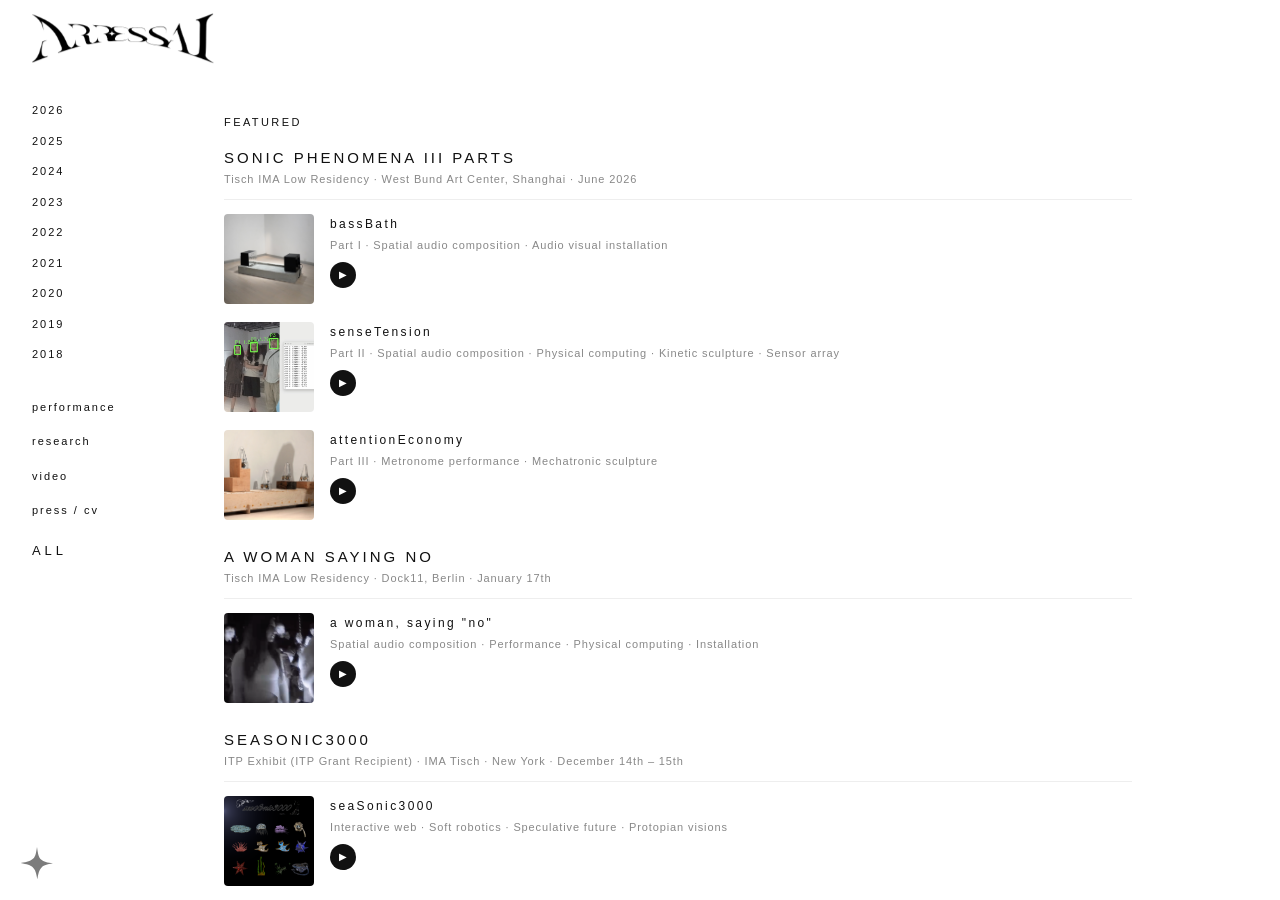
==== commit 7050b542: "Update site content, add collector preview page and performance page" ====
--- a/index.html
+++ b/index.html
@@ -11,12 +11,12 @@
 
   <!-- TOP RIGHT LOGO -->
   <header class="site-header">
-    <div class="logo-wrap">
+    <a href="#featured" class="logo-wrap" id="logo-home-link">
       <!-- Replace src with your logo image -->
-      <img src="arressai-logo.png" alt="ARRESAI Logo" class="logo-img" id="site-logo" />
+      <img src="logo-five.png" alt="ARRESSAI Logo" class="logo-img" id="site-logo" />
       <!-- Fallback text logo if no image -->
       <span class="logo-text-fallback">ARRESAI</span>
-    </div>
+    </a>
   </header>
 
   <!-- MAIN LAYOUT -->
@@ -32,8 +32,7 @@
       </div> -->
 
       <nav class="year-nav">
-        <div class="artist-bio">Katie Cline (ARRESSAI) is a multi-media sound and installation artist working across spatial audio, physical computing, and research-based practice.</div>
-        <a href="#y2026" class="year-link active">2026</a>
+        <a href="#y2026" class="year-link">2026</a>
         <a href="#y2025" class="year-link">2025</a>
         <a href="#y2024" class="year-link">2024</a>
         <a href="#y2023" class="year-link">2023</a>
@@ -42,7 +41,14 @@
         <a href="#y2020" class="year-link">2020</a>
         <a href="#y2019" class="year-link">2019</a>
         <a href="#y2018" class="year-link">2018</a>
-        <a href="#video-works" class="year-link">VIDEO</a>
+          <!-- VIDEO year-link removed to avoid duplicate; use lowercase 'video' in section-nav -->
+      </nav>
+
+      <nav class="section-nav" aria-label="Sections">
+        <a href="#performance" class="section-link">performance</a>
+        <a href="#research" class="section-link">research</a>
+        <a href="#video-works" class="section-link">video</a>
+        <a href="#press" class="section-link">press / cv</a>
       </nav>
 
       <a href="#all" class="all-link">ALL</a>
@@ -52,7 +58,8 @@
     <!-- CENTER COLUMN: Content Panels -->
     <section class="content-col">
 
-      <!-- UPCOMING -->
+      <!--
+      UPCOMING
       <div class="year-block" id="upcoming">
         <div class="year-label">UPCOMING</div>
         <div class="entries">
@@ -65,469 +72,770 @@
               <span class="entry-location"><br>西岸艺术中心A馆龙腾大道 2555 号
               <br>West Bund Art Center Hall A2555 Longteng Ave, Shanghai</span>
             </div>
-            <div class="entry-meta"><!-- Add details --></div>
-          </div>
-        </div>
-      </div>
-
-      <!-- CURRENT -->
+            <div class="entry-meta">Add details</div>
+          </div>
+        </div>
+      </div>
+      -->
+
+      <!-- CURRENT
       <div class="year-block" id="current">
         <div class="year-label">CURRENT</div>
         <div class="entries">
           <div class="entry">
             <div class="entry-title">IMA RESIDENCY MASTERS @ TISCH, NYU</div>
-            <div class="entry-meta"><!-- Add details --></div>
-          </div>
-        </div>
+            <div class="entry-meta"> Add details </div>
+          </div>
+        </div>
+      </div> -->
+
+      <!-- FEATURED (default landing view) -->
+      <div class="year-block" id="featured">
+        <div class="year-label">FEATURED</div>
+
+        <!-- Sonic Phenomena III Parts -->
+        <div class="year-group">
+          <div class="year-intro">
+            <div class="entry-title">SONIC PHENOMENA III PARTS</div>
+            <div class="entry-meta">Tisch IMA Low Residency · West Bund Art Center, Shanghai · June 2026</div>
+          </div>
+          <div class="year-items">
+            <div class="year-item" data-work-title="bassBath" data-work-meta="Part III · June 2026" data-work-image="bass-bath-thumbnail.png" data-work-desc="Generative audio · Surveillance · 100 metronomes">
+              <div class="year-item__thumb"><img src="bass-bath-thumbnail-2.jpg" alt="bassBath" /></div>
+              <div class="year-item__body">
+                <div class="entry-title">bassBath</div>
+                <div class="entry-meta">Part I · Spatial audio composition · Audio visual installation </div>
+                <div class="year-item__audio">
+                  <button class="year-item__play" type="button" aria-label="Play" data-mini-audio-toggle>▶</button>
+                  <audio class="year-item__media" data-mini-audio-media preload="none">
+                    <source src="" type="audio/mpeg" />
+                  </audio>
+                </div>
+              </div>
+            </div>
+            <div class="year-item" data-work-title="senseTension" data-work-meta="Part II · June 2026" data-work-image="sense-tension-thumbnail-2.png" data-work-desc="Spatial audio · Physical computing">
+              <div class="year-item__thumb"><img src="sense-tension-screen.png" alt="senseTension" /></div>
+              <div class="year-item__body">
+                <div class="entry-title">senseTension</div>
+                <div class="entry-meta">Part II · Spatial audio composition · Physical computing · Kinetic sculpture · Sensor array </div>
+                <div class="year-item__audio">
+                  <button class="year-item__play" type="button" aria-label="Play" data-mini-audio-toggle>▶</button>
+                  <audio class="year-item__media" data-mini-audio-media preload="none">
+                    <source src="" type="audio/mpeg" />
+                  </audio>
+                </div>
+              </div>
+            </div>
+            <div class="year-item" data-work-title="attentionEconomy" data-work-meta="Part III · June 2026" data-work-image="attention-economy-thumbnail.png" data-work-desc="Multichannel spatial audio · Sensor array">
+              <div class="year-item__thumb"><img src="attention-economy-thumbnail-3.png" alt="attentionEconomy" /></div>
+              <div class="year-item__body">
+                <div class="entry-title">attentionEconomy</div>
+                <div class="entry-meta">Part III · Metronome performance · Mechatronic sculpture </div>
+                <div class="year-item__audio">
+                  <button class="year-item__play" type="button" aria-label="Play" data-mini-audio-toggle>▶</button>
+                  <audio class="year-item__media" data-mini-audio-media preload="none">
+                    <source src="" type="audio/mpeg" />
+                  </audio>
+                </div>
+              </div>
+            </div>
+          </div>
+        </div>
+
+        <!-- A Woman Saying No -->
+        <div class="year-group">
+          <div class="year-intro">
+            <div class="entry-title">A WOMAN SAYING NO</div>
+            <div class="entry-meta">Tisch IMA Low Residency · Dock11, Berlin · January 17th</div>
+          </div>
+          <div class="year-items">
+            <div class="year-item" data-work-title="A WOMAN SAYING NO" data-work-meta="Tisch IMA Low Residency · Dock11, Berlin · January 17th" data-work-image="a-woman-saying-no.png" data-work-desc="Tisch IMA Low Residency · Dock11, Berlin · January 17th.">
+              <div class="year-item__thumb"><img src="a-woman-saying-no.png" alt="A WOMAN SAYING NO" /></div>
+              <div class="year-item__body">
+                <div class="entry-title">a woman, saying "no"</div>
+                <div class="entry-meta">Spatial audio composition · Performance · Physical computing · Installation </div>
+                <div class="year-item__audio">
+                  <button class="year-item__play" type="button" aria-label="Play" data-mini-audio-toggle>▶</button>
+                  <audio class="year-item__media" data-mini-audio-media preload="none">
+                    <source src="" type="audio/mpeg" />
+                  </audio>
+                </div>
+              </div>
+            </div>
+          </div>
+        </div>
+
+        <!-- seaSonic3000 -->
+        <div class="year-group">
+          <div class="year-intro">
+            <div class="entry-title">SEASONIC3000</div>
+            <div class="entry-meta">ITP Exhibit (ITP Grant Recipient) · IMA Tisch · New York · December 14th – 15th</div>
+          </div>
+          <div class="year-items">
+            <div class="year-item" data-work-title="seaSonic3000" data-work-meta="ITP Winter Exhibition · Dec 14th–15th" data-work-image="seaSonic3000.png" data-work-desc="Interactive web-based experience and physical work exploring AI and deep sea animal senses.">
+              <div class="year-item__thumb"><img src="seaSonic3000.png" alt="seaSonic3000" /></div>
+              <div class="year-item__body">
+                <div class="entry-title">seaSonic3000</div>
+                <div class="entry-meta">Interactive web · Soft robotics · Speculative future · Protopian visions </div>
+                <div class="year-item__audio">
+                  <button class="year-item__play" type="button" aria-label="Play" data-mini-audio-toggle>▶</button>
+                  <audio class="year-item__media" data-mini-audio-media preload="none">
+                    <source src="" type="audio/mpeg" />
+                  </audio>
+                </div>
+              </div>
+            </div>
+          </div>
+        </div>
+
+        <!-- Immer -->
+        <div class="year-group">
+          <div class="year-intro">
+            <div class="entry-title">IMMER</div>
+            <div class="entry-meta">Salt Tower, Los Angeles · June 28th – 29th</div>
+          </div>
+          <div class="year-items">
+            <div class="year-item" data-work-title="IMMER" data-work-meta="Salt Tower, Los Angeles · June 28th–29th" data-work-image="immer.png" data-work-desc="Salt Tower, Los Angeles. June 28th – 29th, 2025.">
+              <div class="year-item__thumb"><img src="immer-four.png" alt="Immer Salt Tower" /></div>
+              <div class="year-item__body">
+                <div class="entry-title">Immer</div>
+                <div class="entry-meta">Salt Tower, Los Angeles · June 28th–29th</div>
+                <div class="year-item__audio">
+                  <button class="year-item__play" type="button" aria-label="Play" data-mini-audio-toggle>▶</button>
+                  <audio class="year-item__media" data-mini-audio-media preload="none">
+                    <source src="" type="audio/mpeg" />
+                  </audio>
+                </div>
+              </div>
+            </div>
+          </div>
+        </div>
+
+        <!-- And the Darkness Burned Away -->
+        <div class="year-group">
+          <div class="year-intro">
+            <div class="entry-title">"AND THE DARKNESS BURNED AWAY"</div>
+            <div class="entry-meta">Group Show · December 2021</div>
+          </div>
+          <div class="year-items">
+            <div class="year-item" data-work-title="Her" data-work-meta="Immersive Sonic Installation" data-work-image="her-hips.png" data-work-desc="63 × 43 × 13 cm / 25 × 17 × 5.1 in. Coal slag, glass, argon, audio, the artist's clothing. Immersive sonic installation.">
+              <div class="year-item__thumb"><img src="her-hips.png" alt="Her Hips artwork" /></div>
+              <div class="year-item__body">
+                <div class="entry-title">Her</div>
+                <div class="entry-meta">63 × 43 × 13 cm &nbsp;&nbsp; 25 × 17 × 5.1 in · Coal slag, glass, argon, audio, the artist's clothing · Immersive sonic installation</div>
+              </div>
+            </div>
+          </div>
+        </div>
+
+        <!-- Chrome Group Show -->
+        <div class="year-group">
+          <div class="year-intro">
+            <div class="entry-title">"CHROME" GROUP SHOW</div>
+            <div class="entry-meta">December 2018</div>
+          </div>
+          <div class="year-items">
+            <div class="year-item" data-work-title="Blood Box / Spirit Vein" data-work-meta="17 × 15.5 × 13 cm · 6.7 × 6.1 × 5.1 in" data-work-image="blood-box-web.png" data-work-desc="Glass, steel, neon, plexi, epoxy, 400ml artist's blood.">
+              <div class="year-item__thumb"><img src="blood-box-web.png" alt="Blood Box / Spirit Vein artwork" /></div>
+              <div class="year-item__body">
+                <div class="entry-title">Blood Box / Spirit Vein</div>
+                <div class="entry-meta">17 × 15.5 × 13 cm &nbsp;&nbsp; 6.7 × 6.1 × 5.1 in · Glass, steel, neon, plexi, epoxy, 400ml artist's blood</div>
+              </div>
+            </div>
+            <div class="year-item" data-work-title="The Most Pertinent Tumor" data-work-meta="63 × 43 × 13 cm · 25 × 17 × 5.1 in" data-work-image="tumor-all-page.png" data-work-desc="Clay, cigarettes, plastic, rope, contact microphones. Interactive sound installation.">
+              <div class="year-item__thumb"><img src="tumor-all-page.png" alt="The Most Pertinent Tumor artwork" /></div>
+              <div class="year-item__body">
+                <div class="entry-title">The Most Pertinent Tumor</div>
+                <div class="entry-meta">63 × 43 × 13 cm &nbsp;&nbsp; 25 × 17 × 5.1 in · Clay, cigarettes, plastic, rope, contact microphones · Interactive sound installation</div>
+                <div class="year-item__audio">
+                  <button class="year-item__play" type="button" aria-label="Play" data-mini-audio-toggle>▶</button>
+                  <audio class="year-item__media" data-mini-audio-media preload="none">
+                    <source src="chrome-audio.mp3" type="audio/mpeg" />
+                  </audio>
+                </div>
+              </div>
+            </div>
+          </div>
+        </div>
+
+        <!-- Here Group Show -->
+        <div class="year-group">
+          <div class="year-intro">
+            <div class="entry-title">"HERE" GROUP SHOW</div>
+            <div class="entry-meta">September 2018</div>
+          </div>
+          <div class="year-items">
+            <div class="year-item" data-work-title="Dissemination I" data-work-meta="45.2 × 27.9 × 10.7 cm · 17.8 × 11 × 4.2 in" data-work-image="diseemination_web.png" data-work-desc="Acrylic, hydro-beads, steel, misting system.">
+              <div class="year-item__thumb"><img src="diseemination_web.png" alt="Dissemination I and II artwork" /></div>
+              <div class="year-item__body">
+                <div class="entry-title">Dissemination I</div>
+                <div class="entry-meta">45.2 × 27.9 × 10.7 cm &nbsp;&nbsp; 17.8 × 11 × 4.2 in · Acrylic, hydro-beads, steel, misting system</div>
+              </div>
+            </div>
+            <div class="year-item" data-work-title="Dissemination II" data-work-meta="45.2 × 27.9 × 10.7 cm · 17.8 × 11 × 4.2 in" data-work-image="" data-work-desc="Acrylic, hydro-beads, steel, misting system.">
+              <div class="year-item__thumb"></div>
+              <div class="year-item__body">
+                <div class="entry-title">Dissemination II</div>
+                <div class="entry-meta">45.2 × 27.9 × 10.7 cm &nbsp;&nbsp; 17.8 × 11 × 4.2 in · Acrylic, hydro-beads, steel, misting system</div>
+                <div class="year-item__audio">
+                  <button class="year-item__play" type="button" aria-label="Play" data-mini-audio-toggle>▶</button>
+                  <audio class="year-item__media" data-mini-audio-media preload="none">
+                    <source src="dissemination-audio.mp3" type="audio/mpeg" />
+                  </audio>
+                </div>
+              </div>
+            </div>
+          </div>
+        </div>
+
       </div>
 
       <!-- 2026 -->
       <div class="year-block" id="y2026">
         <div class="year-label">2026</div>
-        <div class="entries">
-          <div class="entry">
-            <div class="entry-title" data-panel-target="fever-dream-panel">"FEVER DREAM" FRIDAY GALLERY,<span class="entry-location"> Los Angeles, FEBRUARY 28th</span></div>
-            <div class="entry-meta"></div>
-          </div>
-          <div class="entry techno-box-entry">
-            <div class="entry-title techno-box-trigger" data-panel-target="berlin-panel">IMA WINTER EXHIBITION,<span class="entry-location"> Berlin,  January 17th</span></div>
-            <div class="entry-meta">
-              <div class="techno-box-panel" id="berlin-panel" aria-hidden="true">
-                <div class="techno-box-panel__caption">
-                  <div class="techno-box-panel__pair">
-                    <div class="techno-box-panel__item">
-                      <img src="a-woman-2.png" alt="A Woman 2" class="techno-box-panel__image techno-box-panel__image--small" />
-                    </div>
-                    <div class="techno-box-panel__item">
-                      <img src="a-woman-3.png" alt="A Woman 3" class="techno-box-panel__image techno-box-panel__image--small" />
-                    </div>
-                  </div>
-                  <div class="techno-box-panel__spacer"></div>
-                  <img src="a-woman-saying-no.png" alt="A Woman Saying No" class="techno-box-panel__image" />
-                  <div class="techno-box-panel__spacer"></div>
-                  <div class="techno-box-panel__title">IMA WINTER EXHIBITION</div>
-                  <div class="techno-box-panel__details">
-                    <div>Berlin, January 17th</div>
-                  </div>
-                </div>
-              </div>
-            </div>
-          </div>
-        </div>
+
+        <!-- GROUP 1: Sonic Phenomena in III Parts -->
+        <div class="year-group">
+          <div class="year-intro">
+            <div class="entry-title">SONIC PHENOMENA III PARTS</div>
+            <div class="entry-meta">Tisch IMA Low Residency · West Bund Art Center, Shanghai · June 2026</div>
+          </div>
+
+          <div class="year-items">
+            <div class="year-item" data-work-title="bassBath" data-work-meta="Part III · June 2026" data-work-image="bass-bath-thumbnail.png" data-work-desc="Generative audio · Surveillance · 100 metronomes">
+              <div class="year-item__thumb"><img src="bass-bath-thumbnail-2.jpg" alt="bassBath" /></div>
+              <div class="year-item__body">
+                <div class="entry-title">bassBath</div>
+                <div class="entry-meta">Part I · Spatial audio composition · Audio visual installation </div>
+                <div class="year-item__audio">
+                  <button class="year-item__play" type="button" aria-label="Play" data-mini-audio-toggle>▶</button>
+                  <audio class="year-item__media" data-mini-audio-media preload="none">
+                    <source src="" type="audio/mpeg" />
+                  </audio>
+                </div>
+              </div>
+            </div>
+
+            <div class="year-item" data-work-title="senseTension" data-work-meta="Part II · June 2026" data-work-image="sense-tension-thumbnail-2.png" data-work-desc="Spatial audio · Physical computing">
+              <div class="year-item__thumb"><img src="sense-tension-screen.png" alt="senseTension" /></div>
+              <div class="year-item__body">
+                <div class="entry-title">senseTension</div>
+                <div class="entry-meta">Part II · Spatial audio composition · Physical computing · Kinetic sculpture · Sensor array </div>
+                <div class="year-item__audio">
+                  <button class="year-item__play" type="button" aria-label="Play" data-mini-audio-toggle>▶</button>
+                  <audio class="year-item__media" data-mini-audio-media preload="none">
+                    <source src="" type="audio/mpeg" />
+                  </audio>
+                </div>
+              </div>
+            </div>
+
+            <div class="year-item" data-work-title="attentionEconomy" data-work-meta="Part III · June 2026" data-work-image="attention-economy-thumbnail.png" data-work-desc="Multichannel spatial audio · Sensor array">
+              <div class="year-item__thumb"><img src="attention-economy-thumbnail-3.png" alt="attentionEconomy" /></div>
+              <div class="year-item__body">
+                <div class="entry-title">attentionEconomy</div>
+                <div class="entry-meta">Part III · Metronome performance · Mechatronic sculpture </div>
+                <div class="year-item__audio">
+                  <button class="year-item__play" type="button" aria-label="Play" data-mini-audio-toggle>▶</button>
+                  <audio class="year-item__media" data-mini-audio-media preload="none">
+                    <source src="" type="audio/mpeg" />
+                  </audio>
+                </div>
+              </div>
+            </div>
+          </div>
+        </div>
+
+        <!-- GROUP 2: Fever Dream -->
+        <div class="year-group">
+          <div class="year-intro">
+            <div class="entry-title">MUGWORT WILD</div>
+            <div class="entry-meta">Friday Gallery, Los Angeles · February 28th</div>
+          </div>
+
+          <div class="year-items">
+            <div class="year-item" data-work-title="MUGWORT REWILD" data-work-meta="Los Angeles · February 28th" data-work-image="mugwort-rewild-test.png" data-work-desc="Solo exhibition, Friday Gallery, Los Angeles.">
+              <div class="year-item__thumb"><img src="mugwort-rewild-test.png" alt="MUGWORT REWILD" /></div>
+              <div class="year-item__body">
+                <div class="entry-title">mugwortWild</div>
+                <div class="entry-meta"> Live performance · Audio composition · Plant impulse composition </div>
+                <div class="year-item__audio">
+                  <button class="year-item__play" type="button" aria-label="Play" data-mini-audio-toggle>▶</button>
+                  <audio class="year-item__media" data-mini-audio-media preload="none">
+                    <source src="" type="audio/mpeg" />
+                  </audio>
+                </div>
+              </div>
+            </div>
+          </div>
+        </div>
+
+        <!-- GROUP 3: IMA Winter Exhibition -->
+        <div class="year-group">
+          <div class="year-intro">
+            <div class="entry-title">A WOMAN SAYING NO</div>
+            <div class="entry-meta">Tisch IMA Low Residency · Dock11, Berlin · January 17th</div>
+          </div>
+
+          <div class="year-items">
+            <div class="year-item" data-work-title="A WOMAN SAYING NO" data-work-meta="Tisch IMA Low Residency · Dock11, Berlin · January 17th" data-work-image="a-woman-saying-no.png" data-work-desc="Tisch IMA Low Residency · Dock11, Berlin · January 17th.">
+              <div class="year-item__thumb"><img src="a-woman-saying-no.png" alt="A WOMAN SAYING NO" /></div>
+              <div class="year-item__body">
+                <div class="entry-title">a woman, saying "no"</div>
+                <div class="entry-meta">Spatial audio composition · Performance · Physical computing · Installation </div>
+                <div class="year-item__audio">
+                  <button class="year-item__play" type="button" aria-label="Play" data-mini-audio-toggle>▶</button>
+                  <audio class="year-item__media" data-mini-audio-media preload="none">
+                    <source src="" type="audio/mpeg" />
+                  </audio>
+                </div>
+              </div>
+            </div>
+          </div>
+        </div>
+
       </div>
 
       <!-- 2025 -->
       <div class="year-block" id="y2025">
         <div class="year-label">2025</div>
-        <div class="entries">
-          <div class="entry">
-            <div class="entry-title techno-box-trigger" data-panel-target="bass-bath-panel">"bassbatH" tera house,<span class="entry-location"> Joshua tree, january 8th</span></div>
-            <div class="entry-meta">
-              <div class="techno-box-panel" id="bass-bath-panel" aria-hidden="true">
-                <div class="techno-box-panel__caption">
-                  <div class="techno-box-panel__stack">
-                    <img src="bassbath-web-2.png" alt="Bass Bath artwork view 1" class="techno-box-panel__image techno-box-panel__image--stack" />
-                    <div class="techno-box-panel__item">
-                      <img src="bassbath-web.png" alt="Bass Bath artwork view 2" class="techno-box-panel__image techno-box-panel__image--stack" />
-                      <div class="techno-box-panel__title">BASS BATH</div>
-                      <div class="techno-box-panel__details">
-                        <div>Tera House</div>
-                        <div>Joshua Tree, California</div>
-                        <div>Audio installation and performance work.</div>
-                      </div>
-                    </div>
-                  </div>
-                  <div class="audio-player" data-audio-player>
-                    <button class="audio-player__control" type="button" aria-label="Play" data-audio-toggle>
-                      ▶
-                    </button>
-                    <div class="audio-player__track" data-audio-track>
-                      <div class="audio-player__progress" data-audio-progress></div>
-                    </div>
-                    <span class="audio-player__time" data-audio-time>0:00</span>
-                    <audio class="audio-player__media" preload="none">
-                      <source src="bassBath-web.mp3" type="audio/mpeg" />
-                    </audio>
-                  </div>
-                </div>
-              </div>
-            </div>
-          </div>
-          <div class="entry">
-            <div class="entry-title">IMA SUMMER EXHIBITION,<span class="entry-location"> New York, AUGUST 13TH  </span></div>
-            <div class="entry-meta"></div>
-          </div>
-          <div class="entry techno-box-entry">
-            <div class="entry-title techno-box-trigger" data-panel-target="adms-panel">ADMS GUEST SPEAKER, <span class="entry-location"> Austin, june 2nd  </span></div>
-            <div class="entry-meta">
-              <div class="techno-box-panel" id="adms-panel" aria-hidden="true">
-                <img src="adms.JPG" alt="ADMS Guest Speaker" class="techno-box-panel__image" />
-                <div class="techno-box-panel__caption">
-                  <div class="techno-box-panel__title">ADMS GUEST SPEAKER</div>
-                  <div class="techno-box-panel__details">
-                    <div>Austin Dance Music Summit</div>
-                    <div>Austin, June 2nd</div>
-                  </div>
-                </div>
-              </div>
-            </div>
-          </div>
-          <div class="entry">
-            <div class="entry-title techno-box-trigger" data-panel-target="seasonic-panel">ITP WINTER EXHIBITION, <br><span class="entry-note">(ITP GRANT RECIPIENT)</span><span class="entry-location"> New York, DECEMBER 14TH - 15TH </span></div>
-            <div class="entry-meta">
-              <div class="techno-box-panel" id="seasonic-panel" aria-hidden="true">
-                <img src="seaSonic3000.png" alt="seaSonic3000 artwork" class="techno-box-panel__image" />
-                <div class="techno-box-panel__caption">
-                  <div class="techno-box-panel__title">SEASONIC3000</div>
-                  <div class="techno-box-panel__details">
-                    <div>Interactive web-based experience and physical work exploring AI</div>
-                    <div>and deep sea animal senses.</div>
-                  </div>
-                  <div class="audio-player" data-audio-player>
-                    <button class="audio-player__control" type="button" aria-label="Play" data-audio-toggle>
-                      ▶
-                    </button>
-                    <div class="audio-player__track" data-audio-track>
-                      <div class="audio-player__progress" data-audio-progress></div>
-                    </div>
-                    <span class="audio-player__time" data-audio-time>0:00</span>
-                    <audio class="audio-player__media" preload="none">
-                      <source src="underDaSea-rd-web.mp3" type="audio/mpeg" />
-                    </audio>
-                  </div>
-                </div>
-              </div>
-            </div>
-          </div>
-          <div class="entry techno-box-entry">
-            <div class="entry-title techno-box-trigger" data-panel-target="lording-panel">LORDING</div>
-            <div class="entry-meta">
-              <div class="techno-box-panel" id="lording-panel" aria-hidden="true">
-                <img src="lording-lamb.png" alt="Lording" class="techno-box-panel__image" />
-                <div class="techno-box-panel__caption">
-                  <div class="techno-box-panel__title">LORDING</div>
-                </div>
-              </div>
-            </div>
-          </div>
-          <div class="entry techno-box-entry">
-            <div class="entry-title techno-box-trigger" data-panel-target="immer-panel">"IMMER" SALT TOWER, <BR> <span class="entry-location">Los Angeles, JUNE 28TH - 29TH</span></div>
-            <div class="entry-meta">
-              <div class="techno-box-panel" id="immer-panel" aria-hidden="true">
-                <img src="immer.png" alt="Immer Salt Tower" class="techno-box-panel__image" />
-                <div class="techno-box-panel__caption">
-                  <div class="techno-box-panel__title">IMMER</div>
-                  <div class="techno-box-panel__details">
-                    <div>Salt Tower, Los Angeles</div>
-                    <div>June 28th – 29th, 2025</div>
-                  </div>
-                </div>
-              </div>
-            </div>
-          </div>
-        </div>
+
+        <!-- GROUP 1: ITP Winter Exhibition -->
+        <div class="year-group">
+          <div class="year-intro">
+            <div class="entry-title">SEASONIC3000</div>
+            <div class="entry-meta">ITP Exhibit (ITP Grant Recipient) · IMA Tisch · New York · December 14th – 15th</div>
+          </div>
+
+          <div class="year-items">
+            <div class="year-item" data-work-title="seaSonic3000" data-work-meta="ITP Winter Exhibition · Dec 14th–15th" data-work-image="seaSonic3000.png" data-work-desc="Interactive web-based experience and physical work exploring AI and deep sea animal senses.">
+              <div class="year-item__thumb"><img src="seaSonic3000.png" alt="seaSonic3000" /></div>
+              <div class="year-item__body">
+                <div class="entry-title">seaSonic3000</div>
+                <div class="entry-meta">Interactive web · Soft robotics · Speculative future · Protopian visions </div>
+                <div class="year-item__audio">
+                  <button class="year-item__play" type="button" aria-label="Play" data-mini-audio-toggle>▶</button>
+                  <audio class="year-item__media" data-mini-audio-media preload="none">
+                    <source src="" type="audio/mpeg" />
+                  </audio>
+                </div>
+              </div>
+            </div>
+          </div>
+        </div>
+
+        <!-- GROUP 2: IMA Summer Exhibition -->
+        <div class="year-group">
+          <div class="year-intro">
+            <div class="entry-title">SHE COULD BE SHY</div>
+            <div class="entry-meta">Sony Audio Institute · Brooklyn · August 13th</div>
+          </div>
+
+          <div class="year-items">
+            <div class="year-item" data-work-title="SHE COULD BE SHY" data-work-meta="New York · August 13th" data-work-image="shecouldbeshy.png" data-work-desc="Group exhibition, IMA, New York.">
+              <div class="year-item__thumb"><img src="coyote-mint.png" alt="SHE COULD BE SHY" /></div>
+              <div class="year-item__body">
+                <div class="entry-title">she could be shy</div>
+                <div class="entry-meta">Spatial audio composition · Interactive sensor array · Plant impulse composition </div>
+                <div class="year-item__audio">
+                  <button class="year-item__play" type="button" aria-label="Play" data-mini-audio-toggle>▶</button>
+                  <audio class="year-item__media" data-mini-audio-media preload="none">
+                    <source src="" type="audio/mpeg" />
+                  </audio>
+                </div>
+              </div>
+            </div>
+          </div>
+        </div>
+
+        <!-- GROUP 3: Immer, Salt Tower -->
+        <div class="year-group">
+          <div class="year-intro">
+            <div class="entry-title">IMMER</div>
+            <div class="entry-meta">Salt Tower, Los Angeles · June 28th – 29th</div>
+          </div>
+
+          <div class="year-items">
+            <div class="year-item" data-work-title="IMMER" data-work-meta="Salt Tower, Los Angeles · June 28th–29th" data-work-image="immer.png" data-work-desc="Salt Tower, Los Angeles. June 28th – 29th, 2025.">
+              <div class="year-item__thumb"><img src="immer-four.png" alt="Immer Salt Tower" /></div>
+              <div class="year-item__body">
+                <div class="entry-title">immer</div>
+                <div class="entry-meta">Multi sensory curation · Modular synth performance · Sonic composition · Plant impulse composition </div>
+                <div class="year-item__audio">
+                  <button class="year-item__play" type="button" aria-label="Play" data-mini-audio-toggle>▶</button>
+                  <audio class="year-item__media" data-mini-audio-media preload="none">
+                    <source src="" type="audio/mpeg" />
+                  </audio>
+                </div>
+              </div>
+            </div>
+          </div>
+        </div>
+
+        <!-- GROUP 5: Lording -->
+        <div class="year-group">
+          <div class="year-intro">
+            <div class="entry-title">LORDING</div>
+            <div class="entry-meta">2025</div>
+          </div>
+
+          <div class="year-items">
+            <div class="year-item" data-work-title="LORDING" data-work-meta="2025" data-work-image="lording-lamb.png" data-work-desc="Lording.">
+              <div class="year-item__thumb"><img src="lording-lamb.png" alt="Lording" /></div>
+              <div class="year-item__body">
+                <div class="entry-title">lording</div>
+                <div class="entry-meta">Performance · Spatial audio composition · Video </div>
+                <div class="year-item__audio">
+                  <button class="year-item__play" type="button" aria-label="Play" data-mini-audio-toggle>▶</button>
+                  <audio class="year-item__media" data-mini-audio-media preload="none">
+                    <source src="" type="audio/mpeg" />
+                  </audio>
+                </div>
+              </div>
+            </div>
+          </div>
+        </div>
+
+        <!-- GROUP 6: bassBath, Tera House -->
+        <div class="year-group">
+          <div class="year-intro">
+            <div class="entry-title">BASSBATH</div>
+            <div class="entry-meta">Tera House, Joshua Tree · January 8th</div>
+          </div>
+
+          <div class="year-items">
+            <div class="year-item" data-work-title="bassBath" data-work-meta="Tera House, Joshua Tree · January 8th" data-work-image="bassbath-web-2.png" data-work-desc="Tera House, Joshua Tree, California. Audio installation and performance work.">
+              <div class="year-item__thumb"><img src="bassbath-web-2.png" alt="Bass Bath" /></div>
+              <div class="year-item__body">
+                <div class="entry-title">bassBath</div>
+                <div class="entry-meta"> Sonic visual installation · Spatial audio composition · Performance </div>
+                <div class="year-item__audio">
+                  <button class="year-item__play" type="button" aria-label="Play" data-mini-audio-toggle>▶</button>
+                  <audio class="year-item__media" data-mini-audio-media preload="none">
+                    <source src="" type="audio/mpeg" />
+                  </audio>
+                </div>
+              </div>
+            </div>
+          </div>
+        </div>
+
       </div>
 
       <!-- 2024 -->
       <div class="year-block" id="y2024">
         <div class="year-label">2024</div>
-        <div class="entries">
-          <div class="entry techno-box-entry">
-            <div class="entry-title techno-box-trigger" data-panel-target="saguaro-2024-panel">APRIL SAGUARO HOTEL PARTNERSHIP</div>
-            <div class="entry-meta">
-              <div class="techno-box-panel" id="saguaro-2024-panel" aria-hidden="true">
-                <img src="saguaro-two.png" alt="Saguaro Hotel Partnership 2024" class="techno-box-panel__image" />
-                <div class="techno-box-panel__caption">
-                  <div class="techno-box-panel__title">SAGUARO HOTEL PARTNERSHIP</div>
-                  <div class="techno-box-panel__details">
-                    <div>April 2024</div>
-                  </div>
-                </div>
-              </div>
-            </div>
-          </div>
-          <div class="entry">
-            <div class="entry-title">JUNE/JULY GRACIE JIU JITSU PARTNERSHIP</div>
-            <div class="entry-meta"></div>
-          </div>
-          <div class="entry">
-            <div class="entry-title">DECEMBER ADMS GUEST SPEAKER</div>
-            <div class="entry-meta"></div>
-          </div>
-          <div class="entry techno-box-entry">
-            <div class="entry-title techno-box-trigger" data-panel-target="dreamscapes-panel">DREAMSCAPES</div>
-            <div class="entry-meta">
-              <div class="techno-box-panel" id="dreamscapes-panel" aria-hidden="true">
-                <img src="dreamscape-four.png" alt="Dreamscapes" class="techno-box-panel__image" />
-                <div class="techno-box-panel__caption">
-                  <div class="techno-box-panel__title">DREAMSCAPES</div>
-                </div>
-              </div>
-            </div>
-          </div>
-        </div>
+
+        <div class="year-group">
+          <div class="year-intro">
+            <div class="entry-title">Saguaro Hotel Partnership</div>
+            <div class="entry-meta">April 2024</div>
+          </div>
+          <div class="year-items">
+            <div class="year-item" data-work-title="Saguaro Hotel Partnership" data-work-meta="April 2024" data-work-image="saguaro-two.png" data-work-desc="Ongoing partnership with the Saguaro Hotel.">
+              <div class="year-item__thumb"><img src="saguaro-two.png" alt="Saguaro Hotel Partnership" /></div>
+              <div class="year-item__body">
+                <div class="entry-title">Saguaro Hotel Partnership</div>
+                <div class="entry-meta">April 2024</div>
+              </div>
+            </div>
+          </div>
+        </div>
+
+        <div class="year-group">
+          <div class="year-intro">
+            <div class="entry-title">Gracie Jiu Jitsu Partnership</div>
+            <div class="entry-meta">June / July</div>
+          </div>
+          <div class="year-items">
+            <div class="year-item" data-work-title="Gracie Jiu Jitsu Partnership" data-work-meta="June / July 2024" data-work-image="" data-work-desc="Partnership with Gracie Jiu Jitsu.">
+              <div class="year-item__thumb"></div>
+              <div class="year-item__body">
+                <div class="entry-title">Gracie Jiu Jitsu Partnership</div>
+                <div class="entry-meta">June / July</div>
+              </div>
+            </div>
+          </div>
+        </div>
+
+        <div class="year-group">
+          <div class="year-intro">
+            <div class="entry-title">ADMS Guest Speaker</div>
+            <div class="entry-meta">December</div>
+          </div>
+          <div class="year-items">
+            <div class="year-item" data-work-title="ADMS Guest Speaker" data-work-meta="December 2024" data-work-image="" data-work-desc="Guest speaker appearance at ADMS.">
+              <div class="year-item__thumb"></div>
+              <div class="year-item__body">
+                <div class="entry-title">ADMS Guest Speaker</div>
+                <div class="entry-meta">December</div>
+              </div>
+            </div>
+          </div>
+        </div>
+
+        <div class="year-group">
+          <div class="year-intro">
+            <div class="entry-title">Dreamscapes</div>
+            <div class="entry-meta">2024</div>
+          </div>
+          <div class="year-items">
+            <div class="year-item" data-work-title="Dreamscapes" data-work-meta="2024" data-work-image="dreamscape-four.png" data-work-desc="Dreamscapes.">
+              <div class="year-item__thumb"><img src="dreamscape-four.png" alt="Dreamscapes" /></div>
+              <div class="year-item__body">
+                <div class="entry-title">Dreamscapes</div>
+                <div class="entry-meta">2024</div>
+              </div>
+            </div>
+          </div>
+        </div>
+
       </div>
 
       <!-- 2023 -->
       <div class="year-block" id="y2023">
         <div class="year-label">2023</div>
-        <div class="entries">
-          <div class="entry">
-            <div class="entry-title">APRIL SAGUARO HOTEL PARTNERSHIP</div>
-            <div class="entry-meta"></div>
-          </div>
-          <div class="entry techno-box-entry">
-            <div class="entry-title techno-box-trigger" data-panel-target="major-moon-panel">JANUARY MAJOR MOON PRIVATE PIECE</div>
-            <div class="entry-meta">
-              <div class="techno-box-panel" id="major-moon-panel" aria-hidden="true">
-                <img src="major-moon.png" alt="Major Moon Private Piece" class="techno-box-panel__image" />
-                <div class="techno-box-panel__caption">
-                  <div class="techno-box-panel__title">MAJOR MOON</div>
-                  <div class="techno-box-panel__details">
-                    <div>Private Piece, January 2023</div>
-                  </div>
-                </div>
-              </div>
-            </div>
-          </div>
-        </div>
+
+        <div class="year-group">
+          <div class="year-intro">
+            <div class="entry-title">Saguaro Hotel Partnership</div>
+            <div class="entry-meta">April 2023</div>
+          </div>
+          <div class="year-items">
+            <div class="year-item" data-work-title="Saguaro Hotel Partnership" data-work-meta="April 2023" data-work-image="" data-work-desc="Ongoing partnership with the Saguaro Hotel.">
+              <div class="year-item__thumb"></div>
+              <div class="year-item__body">
+                <div class="entry-title">Saguaro Hotel Partnership</div>
+                <div class="entry-meta">April</div>
+              </div>
+            </div>
+          </div>
+        </div>
+
+        <div class="year-group">
+          <div class="year-intro">
+            <div class="entry-title">Major Moon</div>
+            <div class="entry-meta">Private Piece · January 2023</div>
+          </div>
+          <div class="year-items">
+            <div class="year-item" data-work-title="Major Moon" data-work-meta="Private Piece · January 2023" data-work-image="major-moon.png" data-work-desc="Private Piece, January 2023.">
+              <div class="year-item__thumb"><img src="major-moon.png" alt="Major Moon Private Piece" /></div>
+              <div class="year-item__body">
+                <div class="entry-title">Major Moon</div>
+                <div class="entry-meta">Private Piece · January</div>
+              </div>
+            </div>
+          </div>
+        </div>
+
       </div>
 
       <!-- 2022 -->
       <div class="year-block" id="y2022">
         <div class="year-label">2022</div>
-        <div class="entries">
-          <div class="entry techno-box-entry">
-            <div class="entry-title techno-box-trigger" data-panel-target="saguaro-panel">SAGUARO HOTEL PARTNERSHIP</div>
-            <div class="entry-meta">
-              <div class="techno-box-panel" id="saguaro-panel" aria-hidden="true">
-                <img src="saguaro-one.png" alt="Saguaro Hotel Partnership" class="techno-box-panel__image" />
-                <div class="techno-box-panel__caption">
-                  <div class="techno-box-panel__title">SAGUARO HOTEL PARTNERSHIP</div>
-                  <div class="techno-box-panel__details">
-                    <div>Palm Springs, 2022</div>
-                  </div>
-                </div>
-              </div>
-            </div>
-          </div>
-            <div class="entry-meta">
-              January
-              <div class="techno-box-panel" id="darkness-panel" aria-hidden="true">
-                <img src="her-two.png" alt="And The Darkness Burned Away artwork" class="techno-box-panel__image" />
-                <div class="techno-box-panel__caption">
-                  <div class="techno-box-panel__title">"AND THE DARKNESS BURNED AWAY"</div>
-                  <div class="techno-box-panel__details">
-                    <div>Group Show</div>
-                  </div>
-                  <div class="vimeo-embed">
-                    <div style="padding:56.25% 0 0 0;position:relative;">
-                      <iframe src="https://player.vimeo.com/video/1121731717?badge=0&amp;autopause=0&amp;player_id=0&amp;app_id=58479" frameborder="0" allow="autoplay; fullscreen; picture-in-picture; clipboard-write; encrypted-media; web-share" referrerpolicy="strict-origin-when-cross-origin" style="position:absolute;top:0;left:0;width:100%;height:100%;" title="Inner World of a Woman"></iframe>
-                    </div>
-                  </div>
-                </div>
-              </div>
-            </div>
-          </div>
-          <div class="entry techno-box-entry">
-            <div class="entry-title techno-box-trigger" data-panel-target="sound-garden-panel">SOUND GARDEN GROUND FLOOR JUNCTION</div>
-            <div class="entry-meta">
-              July
-              <div class="techno-box-panel" id="sound-garden-panel" aria-hidden="true">
-                <img src="sound-garden.png" alt="Sound Garden Ground Floor Junction" class="techno-box-panel__image" />
-                <div class="techno-box-panel__caption">
-                  <div class="techno-box-panel__title">SOUND GARDEN</div>
-                  <div class="techno-box-panel__details">
-                    <div>Ground Floor Junction</div>
-                    <div>July 2022</div>
-                  </div>
-                </div>
-              </div>
-            </div>
-          </div>
-          <div class="entry techno-box-entry">
-            <div class="entry-title techno-box-trigger" data-panel-target="nusi-quero-panel">NUSI QUERO COLLABORATION</div>
-            <div class="entry-meta">
-              <div class="techno-box-panel" id="nusi-quero-panel" aria-hidden="true">
-                <img src="nusi_quero.png" alt="Nusi Quero Collaboration" class="techno-box-panel__image" />
-                <div class="techno-box-panel__caption">
-                  <div class="techno-box-panel__title">NUSI QUERO COLLABORATION</div>
-                  <div class="techno-box-panel__details">
-                    <div>2022</div>
-                  </div>
-                </div>
-              </div>
-            </div>
-          </div>
-          <div class="entry techno-box-entry">
-            <div class="entry-title techno-box-trigger" data-panel-target="arrival-window-panel">MINNOW ARTS "ARRIVAL WINDOW" GROUP SHOW</div>
-            <div class="entry-meta">
-              <div class="techno-box-panel" id="arrival-window-panel" aria-hidden="true">
-                <img src="arrival-window-6.png" alt="Arrival Window artwork" class="techno-box-panel__image" />
-                <div class="techno-box-panel__caption">
-                  <div class="techno-box-panel__title">ARRIVAL WINDOW</div>
-                  <div class="techno-box-panel__details">
-                    <div>Minnow Arts Group Show</div>
-                  </div>
-                  <div class="audio-player" data-audio-player>
-                    <button class="audio-player__control" type="button" aria-label="Play" data-audio-toggle>
-                      ▶
-                    </button>
-                    <div class="audio-player__track" data-audio-track>
-                      <div class="audio-player__progress" data-audio-progress></div>
-                    </div>
-                    <span class="audio-player__time" data-audio-time>0:00</span>
-                    <audio class="audio-player__media" preload="none">
-                      <source src="day6_arrivalWindowaudio.wav" type="audio/wav" />
-                    </audio>
-                  </div>
-                </div>
-              </div>
-            </div>
-          </div>
-        </div>
+
+        <div class="year-group">
+          <div class="year-intro">
+            <div class="entry-title">Saguaro Hotel Partnership</div>
+            <div class="entry-meta">Palm Springs · 2022</div>
+          </div>
+          <div class="year-items">
+            <div class="year-item" data-work-title="Saguaro Hotel Partnership" data-work-meta="Palm Springs · 2022" data-work-image="saguaro-one.png" data-work-desc="Palm Springs, 2022.">
+              <div class="year-item__thumb"><img src="saguaro-one.png" alt="Saguaro Hotel Partnership" /></div>
+              <div class="year-item__body">
+                <div class="entry-title">Saguaro Hotel Partnership</div>
+                <div class="entry-meta">Palm Springs · 2022</div>
+              </div>
+            </div>
+          </div>
+        </div>
+
+        <div class="year-group">
+          <div class="year-intro">
+            <div class="entry-title">"And the Darkness Burned Away"</div>
+            <div class="entry-meta">Group Show · January</div>
+          </div>
+          <div class="year-items">
+            <div class="year-item" data-work-title="And the Darkness Burned Away" data-work-meta="Group Show · January 2022" data-work-image="her-two.png" data-work-desc="Group Show, January 2022.">
+              <div class="year-item__thumb"><img src="her-two.png" alt="And The Darkness Burned Away artwork" /></div>
+              <div class="year-item__body">
+                <div class="entry-title">"And the Darkness Burned Away"</div>
+                <div class="entry-meta">Group Show · January</div>
+              </div>
+            </div>
+          </div>
+        </div>
+
+        <div class="year-group">
+          <div class="year-intro">
+            <div class="entry-title">Sound Garden</div>
+            <div class="entry-meta">Ground Floor Junction · July</div>
+          </div>
+          <div class="year-items">
+            <div class="year-item" data-work-title="Sound Garden" data-work-meta="Ground Floor Junction · July 2022" data-work-image="sound-garden.png" data-work-desc="Ground Floor Junction, July 2022.">
+              <div class="year-item__thumb"><img src="sound-garden.png" alt="Sound Garden Ground Floor Junction" /></div>
+              <div class="year-item__body">
+                <div class="entry-title">Sound Garden</div>
+                <div class="entry-meta">Ground Floor Junction · July</div>
+              </div>
+            </div>
+          </div>
+        </div>
+
+        <div class="year-group">
+          <div class="year-intro">
+            <div class="entry-title">Nusi Quero Collaboration</div>
+            <div class="entry-meta">2022</div>
+          </div>
+          <div class="year-items">
+            <div class="year-item" data-work-title="Nusi Quero Collaboration" data-work-meta="2022" data-work-image="nusi_quero.png" data-work-desc="Collaboration, 2022.">
+              <div class="year-item__thumb"><img src="nusi_quero.png" alt="Nusi Quero Collaboration" /></div>
+              <div class="year-item__body">
+                <div class="entry-title">Nusi Quero Collaboration</div>
+                <div class="entry-meta">2022</div>
+              </div>
+            </div>
+          </div>
+        </div>
+
+        <div class="year-group">
+          <div class="year-intro">
+            <div class="entry-title">Minnow Arts "Arrival Window"</div>
+            <div class="entry-meta">Group Show</div>
+          </div>
+          <div class="year-items">
+            <div class="year-item" data-work-title="Arrival Window" data-work-meta="Minnow Arts Group Show" data-work-image="arrival-window-6.png" data-work-desc="Minnow Arts Group Show.">
+              <div class="year-item__thumb"><img src="arrival-window-6.png" alt="Arrival Window artwork" /></div>
+              <div class="year-item__body">
+                <div class="entry-title">Minnow Arts "Arrival Window"</div>
+                <div class="entry-meta">Group Show</div>
+                <div class="year-item__audio">
+                  <button class="year-item__play" type="button" aria-label="Play" data-mini-audio-toggle>▶</button>
+                  <audio class="year-item__media" data-mini-audio-media preload="none">
+                    <source src="day6_arrivalWindowaudio.wav" type="audio/wav" />
+                  </audio>
+                </div>
+              </div>
+            </div>
+          </div>
+        </div>
+
       </div>
 
       <!-- 2021 -->
       <div class="year-block" id="y2021">
         <div class="year-label">2021</div>
-        <div class="entries">
-          <div class="entry techno-box-entry">
-            <div class="entry-title-wrap">
-              <div class="entry-title techno-box-trigger" data-panel-target="her-hips-panel">"AND THE DARKNESS BURNED AWAY" GROUP SHOW</div>
-            </div>
-            <div class="entry-meta">December</div>
-            <div class="techno-box-panel" id="her-hips-panel" aria-hidden="true">
-              <img src="her-hips.png" alt="Her Hips artwork" class="techno-box-panel__image" />
-              <div class="techno-box-panel__caption">
-                  <div class="techno-box-panel__title">HER</div>
-                <div class="techno-box-panel__details">
-                  <div>63 × 43 × 13 cm &nbsp;&nbsp; 25 × 17 × 5.1 in</div>
-                  <div>COAL SLAG, GLASS, ARGON, AUDIO, THE ARTIST'S CLOTHING</div>
-                  <div>IMMERSIVE SONIC INSTALLATION</div>
-                </div>
-                <div class="techno-box-panel__spacer"></div>
-                <div class="techno-box-panel__details">
-                  <div>SHE</div>
-                  <div>00:10:10 ORIGINAL SONIC PIECE</div>
-                  <div>00:10:10 GUIDED SONIC MEDITATION</div>
-                </div>
-                <div class="techno-box-panel__spacer"></div>
-                <div class="techno-box-panel__details">
-                  <div>HER — IMMERSIVE SCENT</div>
-                  <div>MYRRH, LAVENDER, NEROLI, CEDARWOOD, OAKMOSS, OLIBANUM, PATCHOULI, VETIVER</div>
-                </div>
-                <div class="techno-box-panel__spacer"></div>
-                <div class="techno-box-panel__details">
-                  <div>"AND THE DARKNESS BURNED AWAY"</div>
-                  <div>SAUNTER HOME WELLNESS CLUB | JOSHUA TREE, CA</div>
-                  <div>December 8th, 2021 – January 4th, 2022</div>
-                </div>
-                <div class="techno-box-panel__spacer"></div>
-                <div class="techno-box-panel__details">
-                  <div>JAMES HAUNT, VERONICA GABRIEL-LABARRIE, DAVID IRWIN, HILARY SLOANE, SALVADOR</div>
-                  <div>Video courtesy of Brian Gonzalez</div>
-                </div>
-                <div class="techno-box-panel__spacer"></div>
-                <div class="white-rock-statement">
-                  <p>FROM ASH I BLOOM is an immersive sonic experience that explores the concept of emergence through stillness and activation of the power of femininity. Focus is illuminated through the light sculpture at the center of the room where argon light outlines a form reminiscent of a woman's hips. The work comments on the birth / rebirth life cycle, and offers a meditative initiation into a series of immersive sonic activations for attendees.</p>
-                  <p>Drawing on visuals from an other-world, the artist uses activations as a method of transportation for healing story telling, and experiential revelation.</p>
-                </div>
-              </div>
-            </div>
-          </div>
-        </div>
+
+        <div class="year-group">
+          <div class="year-intro">
+            <div class="entry-title">"And the Darkness Burned Away"</div>
+            <div class="entry-meta">Group Show · December</div>
+          </div>
+          <div class="year-items">
+            <div class="year-item" data-work-title="Her" data-work-meta="Immersive Sonic Installation" data-work-image="her-hips.png" data-work-desc="63 × 43 × 13 cm / 25 × 17 × 5.1 in. Coal slag, glass, argon, audio, the artist's clothing. Immersive sonic installation.">
+              <div class="year-item__thumb"><img src="her-hips.png" alt="Her Hips artwork" /></div>
+              <div class="year-item__body">
+                <div class="entry-title">Her</div>
+                <div class="entry-meta">63 × 43 × 13 cm &nbsp;&nbsp; 25 × 17 × 5.1 in · Coal slag, glass, argon, audio, the artist's clothing · Immersive sonic installation</div>
+              </div>
+            </div>
+            <div class="year-item" data-work-title="She" data-work-meta="Original Sonic Piece + Guided Sonic Meditation" data-work-image="" data-work-desc="00:10:10 original sonic piece. 00:10:10 guided sonic meditation.">
+              <div class="year-item__thumb"></div>
+              <div class="year-item__body">
+                <div class="entry-title">She</div>
+                <div class="entry-meta">00:10:10 original sonic piece · 00:10:10 guided sonic meditation</div>
+              </div>
+            </div>
+            <div class="year-item" data-work-title="Her — Immersive Scent" data-work-meta="Myrrh, Lavender, Neroli, Cedarwood, Oakmoss, Olibanum, Patchouli, Vetiver" data-work-image="" data-work-desc="Myrrh, lavender, neroli, cedarwood, oakmoss, olibanum, patchouli, vetiver.">
+              <div class="year-item__thumb"></div>
+              <div class="year-item__body">
+                <div class="entry-title">Her — Immersive Scent</div>
+                <div class="entry-meta">Myrrh, lavender, neroli, cedarwood, oakmoss, olibanum, patchouli, vetiver</div>
+              </div>
+            </div>
+            <div class="year-item" data-work-title="And the Darkness Burned Away" data-work-meta="Saunter Home Wellness Club · Joshua Tree, CA" data-work-image="" data-work-desc="Saunter Home Wellness Club, Joshua Tree, CA. December 8th, 2021 – January 4th, 2022. With James Haunt, Veronica Gabriel-Labarrie, David Irwin, Hilary Sloane, Salvador. Video courtesy of Brian Gonzalez. FROM ASH I BLOOM is an immersive sonic experience that explores the concept of emergence through stillness and activation of the power of femininity. Focus is illuminated through the light sculpture at the center of the room where argon light outlines a form reminiscent of a woman's hips. The work comments on the birth / rebirth life cycle, and offers a meditative initiation into a series of immersive sonic activations for attendees. Drawing on visuals from an other-world, the artist uses activations as a method of transportation for healing story telling, and experiential revelation.">
+              <div class="year-item__thumb"></div>
+              <div class="year-item__body">
+                <div class="entry-title">Saunter Home Wellness Club · Joshua Tree, CA</div>
+                <div class="entry-meta">December 8th, 2021 – January 4th, 2022 · James Haunt, Veronica Gabriel-Labarrie, David Irwin, Hilary Sloane, Salvador · Video courtesy of Brian Gonzalez</div>
+              </div>
+            </div>
+          </div>
+        </div>
+
       </div>
 
       <!-- 2020 -->
       <div class="year-block" id="y2020">
         <div class="year-label">2020</div>
-        <div class="entries">
-          <div class="entry">
+
+        <div class="year-group">
+          <div class="year-intro">
             <div class="entry-title">FE1</div>
-            <div class="entry-meta"></div>
-          </div>
-          <div class="entry techno-box-entry">
-            <div class="entry-title techno-box-trigger" data-panel-target="white-rock-panel">WHITE ROCK SERIES</div>
-            <div class="entry-meta">
-              <div class="techno-box-panel" id="white-rock-panel" aria-hidden="true">
-                <div class="techno-box-panel__caption">
-
-                  <!-- TWO IMAGES SIDE BY SIDE -->
-                  <div class="techno-box-panel__pair">
-                    <div class="techno-box-panel__item">
-                      <img src="white-rock-series.jpg" alt="White Rock Series" class="techno-box-panel__image techno-box-panel__image--small" />
-                    </div>
-                    <div class="techno-box-panel__item">
-                      <img src="white-rock-seriess-lew.png" alt="White Rock Series — LEW" class="techno-box-panel__image techno-box-panel__image--small" />
-                    </div>
-                  </div>
-
-                  <!-- ARTWORK ENTRIES -->
-                  <div class="techno-box-panel__title">LEW</div>
-                  <div class="techno-box-panel__details">
-                    <div>20 × 16.5 in &nbsp;&nbsp;&nbsp; 50.8 × 41.9 cm</div>
-                    <div>OIL PAINT ON PANEL, HORSE HAIR, NICKEL, SILVER THREAD, STAINLESS STEEL NOSE RINGS</div>
-                  </div>
-
-                  <div class="techno-box-panel__spacer"></div>
-
-                  <div class="techno-box-panel__title">HELLO / THE EYE OF A HORSE</div>
-                  <div class="techno-box-panel__details">
-                    <div>16.5 × 20 in &nbsp;&nbsp;&nbsp; 41.9 × 50.8 cm</div>
-                    <div>OIL PAINT ON PANEL, RESIN, HORSE TAIL, NICKEL BEAD AND CONE, SILVER THREAD</div>
-                  </div>
-
-                  <div class="techno-box-panel__spacer"></div>
-
-                  <div class="techno-box-panel__title">HORSE TV</div>
-                  <div class="techno-box-panel__details">
-                    <div>20 × 24 in &nbsp;&nbsp;&nbsp; 50.8 × 60.9 cm</div>
-                    <div>OIL PAINT ON CANVAS, HORSE HAIR, NICKEL BEAD AND CONE, SILVER THREAD</div>
-                  </div>
-
-                  <div class="techno-box-panel__spacer"></div>
-
-                  <div class="techno-box-panel__title">THE CENTER</div>
-                  <div class="techno-box-panel__details">
-                    <div>17 × 10.5 in &nbsp;&nbsp;&nbsp; 43.2 × 26.7 cm</div>
-                    <div>STEEL, HORSE TAIL, NICKEL CONCHO'S, SILVER THREAD, JINGLE CONE, NICKEL BEAD</div>
-                  </div>
-
-                  <div class="techno-box-panel__spacer"></div>
-
-                  <div class="techno-box-panel__title">SILENCE</div>
-                  <div class="techno-box-panel__details">
-                    <div>38.3 × 6.3 in &nbsp;&nbsp;&nbsp; 97.2 × 16 cm</div>
-                    <div>RESIN, HORSE HAIR, STEEL, NICKEL CONCHO, SILVER THREAD</div>
-                  </div>
-
-                  <div class="techno-box-panel__spacer"></div>
-
-                  <div class="techno-box-panel__title">WHOLE</div>
-                  <div class="techno-box-panel__details">
-                    <div>40 × 40 × 2 in &nbsp;&nbsp;&nbsp; 101.6 × 101.6 × 2 cm</div>
-                    <div>NEON, HAND POLISHED STEEL, TRANSFORMER</div>
-                  </div>
-
-                  <div class="techno-box-panel__spacer"></div>
-                  <div class="techno-box-panel__spacer"></div>
-
-                  <!-- SERIES STATEMENT -->
-                  <div class="white-rock-statement">
-                    <p>THIS SERIES WAS MADE OVER THE COURSE OF THREE MONTHS OF VOLUNTEER WORK BY THE ARTIST AT A LOCAL HORSE RESCUE DURING THE PANDEMIC. EACH PIECE REPRESENTS AN INTEGRAL LESSON TAKEN FROM THE EXPERIENCE.</p>
-                    <p>TIME IN PROXIMITY IS THE CATALYST FOR ALL UNDERSTANDING. BEING TIMID WON'T WORK, BE GENTLE INSTEAD.</p>
-                    <p>HOLD YOUR BOUNDARIES ENERGETICALLY AND BE CERTAIN AND HONEST IN THE MOMENT THEY ARE TRESPASSED.</p>
-                    <p>OBSERVE BEFORE INTERJECTION.</p>
-                    <p>IDEATION OF CATASTROPHE KEEPS THE MIND SEDATED FROM REAL DANGER AND ENERGY LOW.</p>
-                    <p>BE. SIMPLY BE. STARE INTO THE CENTER OF A FLOWER OR WATCH SOMETHING UNTIL YOU FORGET WHERE THE BOUNDARY LIES BETWEEN YOU AND WHAT YOU ARE WATCHING.. YOU WILL COME OUT REFRESHED.</p>
-                  </div>
-
-                </div>
-              </div>
-            </div>
-          </div>
-        </div>
+            <div class="entry-meta">2020</div>
+          </div>
+          <div class="year-items">
+            <div class="year-item" data-work-title="FE1" data-work-meta="2020" data-work-image="" data-work-desc="FE1.">
+              <div class="year-item__thumb"></div>
+              <div class="year-item__body">
+                <div class="entry-title">FE1</div>
+                <div class="entry-meta">2020</div>
+              </div>
+            </div>
+          </div>
+        </div>
+
+        <div class="year-group">
+          <div class="year-intro">
+            <div class="entry-title">White Rock Series</div>
+            <div class="entry-meta">Made over three months of volunteer work at a local horse rescue during the pandemic</div>
+          </div>
+          <div class="year-items">
+            <div class="year-item" data-work-title="LEW" data-work-meta="20 × 16.5 in · 50.8 × 41.9 cm" data-work-image="white-rock-series.jpg" data-work-desc="Oil paint on panel, horse hair, nickel, silver thread, stainless steel nose rings.">
+              <div class="year-item__thumb"><img src="white-rock-series.jpg" alt="White Rock Series" /></div>
+              <div class="year-item__body">
+                <div class="entry-title">LEW</div>
+                <div class="entry-meta">20 × 16.5 in &nbsp;&nbsp; 50.8 × 41.9 cm · Oil paint on panel, horse hair, nickel, silver thread, stainless steel nose rings</div>
+              </div>
+            </div>
+            <div class="year-item" data-work-title="Hello / The Eye of a Horse" data-work-meta="16.5 × 20 in · 41.9 × 50.8 cm" data-work-image="white-rock-seriess-lew.png" data-work-desc="Oil paint on panel, resin, horse tail, nickel bead and cone, silver thread.">
+              <div class="year-item__thumb"><img src="white-rock-seriess-lew.png" alt="White Rock Series — LEW" /></div>
+              <div class="year-item__body">
+                <div class="entry-title">Hello / The Eye of a Horse</div>
+                <div class="entry-meta">16.5 × 20 in &nbsp;&nbsp; 41.9 × 50.8 cm · Oil paint on panel, resin, horse tail, nickel bead and cone, silver thread</div>
+              </div>
+            </div>
+            <div class="year-item" data-work-title="Horse TV" data-work-meta="20 × 24 in · 50.8 × 60.9 cm" data-work-image="" data-work-desc="Oil paint on canvas, horse hair, nickel bead and cone, silver thread.">
+              <div class="year-item__thumb"></div>
+              <div class="year-item__body">
+                <div class="entry-title">Horse TV</div>
+                <div class="entry-meta">20 × 24 in &nbsp;&nbsp; 50.8 × 60.9 cm · Oil paint on canvas, horse hair, nickel bead and cone, silver thread</div>
+              </div>
+            </div>
+            <div class="year-item" data-work-title="The Center" data-work-meta="17 × 10.5 in · 43.2 × 26.7 cm" data-work-image="" data-work-desc="Steel, horse tail, nickel concho's, silver thread, jingle cone, nickel bead.">
+              <div class="year-item__thumb"></div>
+              <div class="year-item__body">
+                <div class="entry-title">The Center</div>
+                <div class="entry-meta">17 × 10.5 in &nbsp;&nbsp; 43.2 × 26.7 cm · Steel, horse tail, nickel concho's, silver thread, jingle cone, nickel bead</div>
+              </div>
+            </div>
+            <div class="year-item" data-work-title="Silence" data-work-meta="38.3 × 6.3 in · 97.2 × 16 cm" data-work-image="" data-work-desc="Resin, horse hair, steel, nickel concho, silver thread.">
+              <div class="year-item__thumb"></div>
+              <div class="year-item__body">
+                <div class="entry-title">Silence</div>
+                <div class="entry-meta">38.3 × 6.3 in &nbsp;&nbsp; 97.2 × 16 cm · Resin, horse hair, steel, nickel concho, silver thread</div>
+              </div>
+            </div>
+            <div class="year-item" data-work-title="Whole" data-work-meta="40 × 40 × 2 in · 101.6 × 101.6 × 2 cm" data-work-image="" data-work-desc="Neon, hand polished steel, transformer. This series was made over the course of three months of volunteer work by the artist at a local horse rescue during the pandemic. Each piece represents an integral lesson taken from the experience. Time in proximity is the catalyst for all understanding. Being timid won't work, be gentle instead. Hold your boundaries energetically and be certain and honest in the moment they are trespassed. Observe before interjection. Ideation of catastrophe keeps the mind sedated from real danger and energy low. Be. Simply be. Stare into the center of a flower or watch something until you forget where the boundary lies between you and what you are watching. You will come out refreshed.">
+              <div class="year-item__thumb"></div>
+              <div class="year-item__body">
+                <div class="entry-title">Whole</div>
+                <div class="entry-meta">40 × 40 × 2 in &nbsp;&nbsp; 101.6 × 101.6 × 2 cm · Neon, hand polished steel, transformer</div>
+              </div>
+            </div>
+          </div>
+        </div>
+
       </div>
 
       <!-- 2019 -->
@@ -538,146 +846,132 @@
       <!-- 2018 -->
       <div class="year-block" id="y2018">
         <div class="year-label">2018</div>
-        <div class="entries">
-          <div class="entry">
-            <div class="entry-title techno-box-trigger" data-panel-target="chrome-panel">"CHROME" GROUP SHOW</div>
-            <div class="entry-meta">
-              December
-              <div class="techno-box-panel" id="chrome-panel" aria-hidden="true">
-                <div class="techno-box-panel__caption">
-                  <div class="techno-box-panel__pair">
-                    <div class="techno-box-panel__item">
-                      <img src="blood-box-web.png" alt="Blood Box / Spirit Vein artwork" class="techno-box-panel__image techno-box-panel__image--small" />
-                      <div class="techno-box-panel__title">BLOOD BOX / SPIRIT VEIN</div>
-                      <div class="techno-box-panel__details">
-                        <div>17 x 15.5 x 13 cm</div>
-                        <div>6.7 x 6.1 x 5.1 in</div>
-                        <div>GLASS, STEEL, NEON, PLEXI, EPOXY, 400ML ARTIST’S BLOOD</div>
-                      </div>
-                    </div>
-                    <div class="techno-box-panel__item">
-                      <img src="tumor-all-page.png" alt="The Most Pertinent Tumor artwork" class="techno-box-panel__image techno-box-panel__image--small" />
-                      <div class="techno-box-panel__title">THE MOST PERTINENT TUMOR</div>
-                      <div class="techno-box-panel__details">
-                        <div>63 x 43 x 13 cm</div>
-                        <div>25 x 17 x 5.1 in</div>
-                        <div>CLAY, CIGARETTES, PLASTIC, ROPE, CONTACT MICROPHONES</div>
-                        <div>INTERACTIVE SOUND INSTALLATION</div>
-                      </div>
-                    </div>
-                  </div>
-                  <div class="audio-player" data-audio-player>
-                    <button class="audio-player__control" type="button" aria-label="Play" data-audio-toggle>
-                      ▶
-                    </button>
-                    <div class="audio-player__track" data-audio-track>
-                      <div class="audio-player__progress" data-audio-progress></div>
-                    </div>
-                    <span class="audio-player__time" data-audio-time>0:00</span>
-                    <audio class="audio-player__media" preload="none">
-                      <source src="chrome-audio.mp3" type="audio/mpeg" />
-                    </audio>
-                  </div>
-                </div>
-              </div>
-            </div>
-          </div>
-          <div class="entry">
-            <div class="entry-title techno-box-trigger" data-panel-target="dissemination-panel">"HERE" GROUP SHOW</div>
-            <div class="entry-meta">
-              September
-              <div class="techno-box-panel" id="dissemination-panel" aria-hidden="true">
-                <img src="diseemination_web.png" alt="Dissemination I and II artwork" class="techno-box-panel__image" />
-                <div class="techno-box-panel__caption">
-                  <div class="techno-box-panel__title">DISSEMINATION I</div>
-                  <div class="techno-box-panel__details">
-                    <div>45.2 x 27.9 x 10.7 cm</div>
-                    <div>17.8 x 11 x 4.2 in</div>
-                    <div>ACRYLIC, HYDRO-BEADS, STEEL, MISTING SYSTEM.</div>
-                  </div>
-                  <div class="techno-box-panel__spacer"></div>
-                  <div class="techno-box-panel__title">DISSEMINATION II</div>
-                  <div class="techno-box-panel__details">
-                    <div>45.2 x 27.9 x 10.7 cm</div>
-                    <div>17.8 x 11 x 4.2 in</div>
-                    <div>ACRYLIC, HYDRO-BEADS, STEEL, MISTING SYSTEM.</div>
-                  </div>
-                  <div class="audio-player" data-audio-player>
-                    <button class="audio-player__control" type="button" aria-label="Play" data-audio-toggle>
-                      ▶
-                    </button>
-                    <div class="audio-player__track" data-audio-track>
-                      <div class="audio-player__progress" data-audio-progress></div>
-                    </div>
-                    <span class="audio-player__time" data-audio-time>0:00</span>
-                    <audio class="audio-player__media" preload="none">
-                      <source src="dissemination-audio.mp3" type="audio/mpeg" />
-                    </audio>
-                  </div>
-                </div>
-              </div>
-            </div>
-          </div>
-          <div class="entry">
-            <div class="entry-title techno-box-trigger" data-panel-target="impact-panel">MOMENT OF IMPACT</div>
-            <div class="entry-meta">
-              <div class="techno-box-panel" id="impact-panel" aria-hidden="true">
-                <img src="impact.png" alt="Moment of Impact artwork" class="techno-box-panel__image" />
-                <div class="techno-box-panel__caption">
-                  <div class="techno-box-panel__title">IMPACT</div>
-                  <div class="techno-box-panel__details">
-                    <div>42 x 33.7 cm</div>
-                    <div>16.5 x 13.25 in</div>
-                    <div>WAX, CARD BOARD, FRAME, VARNISH</div>
-                  </div>
-                </div>
-              </div>
-            </div>
-          </div>
-          <div class="entry techno-box-entry">
-            <div class="entry-title techno-box-trigger" data-panel-target="techno-box-art-panel">TECHNO BOX</div>
-            <div class="entry-meta">
-              <div class="techno-box-panel" id="techno-box-art-panel" aria-hidden="true">
-                <img src="techno-box-03_V2.png" alt="Techno Box artwork" class="techno-box-panel__image" />
-                <div class="techno-box-panel__caption">
-                  <div class="techno-box-panel__title">TECHNO BOX</div>
-                  <div class="techno-box-panel__details">
-                    <div>42 x 33.7 cm</div>
-                    <div>16.5 x 13.25 in</div>
-                    <div>STEEL, NEON, WOOD, BLACK ONYX, TOURMALINE, .925 SILVER, RESIN, RECYCLED GLASS, ACRYLIC PAINT, TRANSFORMER</div>
-                  </div>
-                  <div class="audio-player" data-audio-player>
-                    <button class="audio-player__control" type="button" aria-label="Play" data-audio-toggle>
-                      ▶
-                    </button>
-                    <div class="audio-player__track" data-audio-track>
-                      <div class="audio-player__progress" data-audio-progress></div>
-                    </div>
-                    <span class="audio-player__time" data-audio-time>0:00</span>
-                    <audio class="audio-player__media" preload="none">
-                      <source src="techno-box-audio.mp3" type="audio/mpeg" />
-                    </audio>
-                  </div>
-                </div>
-              </div>
-            </div>
-          </div>
-        </div>
+
+        <div class="year-group">
+          <div class="year-intro">
+            <div class="entry-title">"Chrome" Group Show</div>
+            <div class="entry-meta">December</div>
+          </div>
+          <div class="year-items">
+            <div class="year-item" data-work-title="Blood Box / Spirit Vein" data-work-meta="17 × 15.5 × 13 cm · 6.7 × 6.1 × 5.1 in" data-work-image="blood-box-web.png" data-work-desc="Glass, steel, neon, plexi, epoxy, 400ml artist's blood.">
+              <div class="year-item__thumb"><img src="blood-box-web.png" alt="Blood Box / Spirit Vein artwork" /></div>
+              <div class="year-item__body">
+                <div class="entry-title">Blood Box / Spirit Vein</div>
+                <div class="entry-meta">17 × 15.5 × 13 cm &nbsp;&nbsp; 6.7 × 6.1 × 5.1 in · Glass, steel, neon, plexi, epoxy, 400ml artist's blood</div>
+              </div>
+            </div>
+            <div class="year-item" data-work-title="The Most Pertinent Tumor" data-work-meta="63 × 43 × 13 cm · 25 × 17 × 5.1 in" data-work-image="tumor-all-page.png" data-work-desc="Clay, cigarettes, plastic, rope, contact microphones. Interactive sound installation.">
+              <div class="year-item__thumb"><img src="tumor-all-page.png" alt="The Most Pertinent Tumor artwork" /></div>
+              <div class="year-item__body">
+                <div class="entry-title">The Most Pertinent Tumor</div>
+                <div class="entry-meta">63 × 43 × 13 cm &nbsp;&nbsp; 25 × 17 × 5.1 in · Clay, cigarettes, plastic, rope, contact microphones · Interactive sound installation</div>
+                <div class="year-item__audio">
+                  <button class="year-item__play" type="button" aria-label="Play" data-mini-audio-toggle>▶</button>
+                  <audio class="year-item__media" data-mini-audio-media preload="none">
+                    <source src="chrome-audio.mp3" type="audio/mpeg" />
+                  </audio>
+                </div>
+              </div>
+            </div>
+          </div>
+        </div>
+
+        <div class="year-group">
+          <div class="year-intro">
+            <div class="entry-title">"Here" Group Show</div>
+            <div class="entry-meta">September</div>
+          </div>
+          <div class="year-items">
+            <div class="year-item" data-work-title="Dissemination I" data-work-meta="45.2 × 27.9 × 10.7 cm · 17.8 × 11 × 4.2 in" data-work-image="diseemination_web.png" data-work-desc="Acrylic, hydro-beads, steel, misting system.">
+              <div class="year-item__thumb"><img src="diseemination_web.png" alt="Dissemination I and II artwork" /></div>
+              <div class="year-item__body">
+                <div class="entry-title">Dissemination I</div>
+                <div class="entry-meta">45.2 × 27.9 × 10.7 cm &nbsp;&nbsp; 17.8 × 11 × 4.2 in · Acrylic, hydro-beads, steel, misting system</div>
+              </div>
+            </div>
+            <div class="year-item" data-work-title="Dissemination II" data-work-meta="45.2 × 27.9 × 10.7 cm · 17.8 × 11 × 4.2 in" data-work-image="" data-work-desc="Acrylic, hydro-beads, steel, misting system.">
+              <div class="year-item__thumb"></div>
+              <div class="year-item__body">
+                <div class="entry-title">Dissemination II</div>
+                <div class="entry-meta">45.2 × 27.9 × 10.7 cm &nbsp;&nbsp; 17.8 × 11 × 4.2 in · Acrylic, hydro-beads, steel, misting system</div>
+                <div class="year-item__audio">
+                  <button class="year-item__play" type="button" aria-label="Play" data-mini-audio-toggle>▶</button>
+                  <audio class="year-item__media" data-mini-audio-media preload="none">
+                    <source src="dissemination-audio.mp3" type="audio/mpeg" />
+                  </audio>
+                </div>
+              </div>
+            </div>
+          </div>
+        </div>
+
+        <div class="year-group">
+          <div class="year-intro">
+            <div class="entry-title">Moment of Impact</div>
+            <div class="entry-meta">2018</div>
+          </div>
+          <div class="year-items">
+            <div class="year-item" data-work-title="Impact" data-work-meta="42 × 33.7 cm · 16.5 × 13.25 in" data-work-image="impact.png" data-work-desc="Wax, card board, frame, varnish.">
+              <div class="year-item__thumb"><img src="impact.png" alt="Moment of Impact artwork" /></div>
+              <div class="year-item__body">
+                <div class="entry-title">Impact</div>
+                <div class="entry-meta">42 × 33.7 cm &nbsp;&nbsp; 16.5 × 13.25 in · Wax, card board, frame, varnish</div>
+              </div>
+            </div>
+          </div>
+        </div>
+
+        <div class="year-group">
+          <div class="year-intro">
+            <div class="entry-title">Techno Box</div>
+            <div class="entry-meta">2018</div>
+          </div>
+          <div class="year-items">
+            <div class="year-item" data-work-title="Techno Box" data-work-meta="42 × 33.7 cm · 16.5 × 13.25 in" data-work-image="techno-box-03_V2.png" data-work-desc="Steel, neon, wood, black onyx, tourmaline, .925 silver, resin, recycled glass, acrylic paint, transformer.">
+              <div class="year-item__thumb"><img src="techno-box-03_V2.png" alt="Techno Box artwork" /></div>
+              <div class="year-item__body">
+                <div class="entry-title">Techno Box</div>
+                <div class="entry-meta">42 × 33.7 cm &nbsp;&nbsp; 16.5 × 13.25 in · Steel, neon, wood, black onyx, tourmaline, .925 silver, resin, recycled glass, acrylic paint, transformer</div>
+                <div class="year-item__audio">
+                  <button class="year-item__play" type="button" aria-label="Play" data-mini-audio-toggle>▶</button>
+                  <audio class="year-item__media" data-mini-audio-media preload="none">
+                    <source src="techno-box-audio.mp3" type="audio/mpeg" />
+                  </audio>
+                </div>
+              </div>
+            </div>
+          </div>
+        </div>
+
       </div>
 
       <!-- VIDEO WORKS -->
       <div class="year-block" id="video-works">
         <div class="year-label">VIDEO WORKS</div>
-        <div class="entries">
-          <div class="entry">
-            <div class="entry-title techno-box-trigger" data-panel-target="techno-box-video-panel">TECHNO BOX</div>
-            <div class="entry-meta"></div>
-          </div>
-          <div class="entry techno-box-entry">
-            <div class="entry-title techno-box-trigger" data-panel-target="lording-panel">LORDING</div>
-            <div class="entry-meta"></div>
-          </div>
-        </div>
+
+        <div class="year-group">
+          <div class="year-intro">
+            <div class="entry-title">Video Works</div>
+            <div class="entry-meta">Selected video pieces</div>
+          </div>
+          <div class="year-items">
+            <div class="year-item" data-work-title="Techno Box" data-work-meta="Video" data-work-image="" data-work-desc="Techno Box video work.">
+              <div class="year-item__thumb"></div>
+              <div class="year-item__body">
+                <div class="entry-title">Techno Box</div>
+                <div class="entry-meta">Video</div>
+              </div>
+            </div>
+            <div class="year-item" data-work-title="Lording" data-work-meta="Video" data-work-image="lording-lamb.png" data-work-desc="Lording video work.">
+              <div class="year-item__thumb"><img src="lording-lamb.png" alt="Lording" /></div>
+              <div class="year-item__body">
+                <div class="entry-title">Lording</div>
+                <div class="entry-meta">Video</div>
+              </div>
+            </div>
+          </div>
+        </div>
+
       </div>
 
       <div class="video-panels">
@@ -725,6 +1019,101 @@
         </div>
       </div>
 
+      <!-- PERFORMANCE WORKS -->
+      <div class="year-block" id="performance">
+        <div class="year-label">PERFORMANCE WORKS</div>
+        <div class="perf-list">
+          <div class="perf-item">
+            <div class="perf-item__main">
+              <div class="entry-title">A Woman Saying No</div>
+              <div class="entry-meta">Sonic composition and performance · Dock11, Berlin</div>
+            </div>
+            <div class="perf-item__year">2026</div>
+          </div>
+          <div class="perf-item">
+            <div class="perf-item__main">
+              <div class="entry-title">Paper Magazine — Performance Series</div>
+              <div class="entry-meta">Written and performed in 5-day cycles</div>
+            </div>
+            <div class="perf-item__year">2024—25</div>
+          </div>
+          <div class="perf-item">
+            <div class="perf-item__main">
+              <div class="entry-title">Joshua Tree Music Festival</div>
+              <div class="entry-meta">Sonic performance · narration by JD Rudometkin</div>
+            </div>
+            <div class="perf-item__year">2024</div>
+          </div>
+          <div class="perf-item">
+            <div class="perf-item__main">
+              <div class="entry-title">Echo Park Rising</div>
+              <div class="entry-meta">Live performance · Los Angeles</div>
+            </div>
+            <div class="perf-item__year">2023</div>
+          </div>
+          <div class="perf-item">
+            <div class="perf-item__main">
+              <div class="entry-title">WFNM (We Found New Music)</div>
+              <div class="entry-meta">Live performance · Los Angeles</div>
+            </div>
+            <div class="perf-item__year">2022</div>
+          </div>
+        </div>
+      </div>
+
+      <!-- RESEARCH & FRAMEWORKS -->
+      <div class="year-block" id="research">
+        <div class="year-label">RESEARCH &amp; FRAMEWORKS</div>
+        <div class="research-list">
+          <div class="research-item">
+            <div class="entry-title">HARMONIC ENGINEERING</div>
+            <div class="entry-meta">Framework developed with Tom (Sundancer, West Point). Standing wave · container · driving force as regenerative system model.</div>
+          </div>
+          <div class="research-item">
+            <div class="entry-title">REGENERATIVE BLUEPRINT OF AN AI SYSTEM</div>
+            <div class="entry-meta">Response to Crawford &amp; Joler's Anatomy of an AI System. immer research event, Topanga 2025.</div>
+          </div>
+          <div class="research-item">
+            <div class="entry-title">PSYCHOGRAPHIC PROFILING &amp; ALGORITHMIC BIAS</div>
+            <div class="entry-meta">Research underlying Sonic Phenomena in III Parts. Embodied listening as counter-practice.</div>
+          </div>
+          <div class="research-item">
+            <div class="entry-title">immer FINANCIAL SYSTEMS</div>
+            <div class="entry-meta">Non-hierarchical financial infrastructure. NYU Leslie eLab Startup Bootcamp, accepted 2025.</div>
+          </div>
+        </div>
+      </div>
+
+      <!-- PRESS / CV -->
+      <div class="year-block" id="press">
+        <div class="year-label">PRESS</div>
+        <div class="press-list">
+          <a class="press-item" href="#" target="_blank" rel="noopener">
+            <div class="press-item__main">
+              <div class="entry-title">Paper Magazine</div>
+              <div class="entry-meta">Music collaboration feature, 2024–2025</div>
+            </div>
+            <span class="press-item__icon" aria-hidden="true">↗</span>
+          </a>
+          <a class="press-item" href="#" target="_blank" rel="noopener">
+            <div class="press-item__main">
+              <div class="entry-title">Driftwood Conversations</div>
+              <div class="entry-meta">Podcast with Hilary Sloane, Z107.7 Joshua Tree · June 2025</div>
+            </div>
+            <span class="press-item__icon" aria-hidden="true">↗</span>
+          </a>
+        </div>
+
+        <div class="cv-label">CV</div>
+        <div class="cv-item">
+          <div class="cv-item__main">
+            <div class="entry-title">Katie Cline — Arressai CV 2026</div>
+            <div class="entry-meta">PDF · MFA, exhibitions, grants, research</div>
+          </div>
+          <a class="cv-download" href="katie-cline-arressai-cv-2026.pdf" download>Download</a>
+        </div>
+      </div>
+
       <!-- ALL SECTION -->
       <div class="year-block all-section" id="all">
         <div class="year-label">ALL</div>
@@ -736,6 +1125,17 @@
     </section>
 
   </main>
+
+  <!-- WORK DETAIL OVERLAY -->
+  <div id="workDetailOverlay" class="work-detail-overlay" aria-hidden="true">
+    <div class="work-detail-panel" role="dialog" aria-modal="true">
+      <button id="workDetailClose" class="work-detail-close" aria-label="Close">✕</button>
+      <div id="workDetailMedia" class="work-detail-panel__media"></div>
+      <div id="workDetailTitle" class="work-detail-panel__title"></div>
+      <div id="workDetailMeta" class="work-detail-panel__meta"></div>
+      <div id="workDetailDesc" class="work-detail-panel__desc"></div>
+    </div>
+  </div>
 
   <!-- BOTTOM RIGHT: Horse Video (transparent background) -->
   <div class="horse-video-wrap">
@@ -767,6 +1167,21 @@
     </div>
   </div>
 
+  <!-- BOTTOM LEFT: Private collector-area entry point -->
+  <a href="collectors.html" class="private-star" aria-label="Private collector preview">
+    <svg viewBox="0 0 100 100" class="private-star__svg" xmlns="http://www.w3.org/2000/svg">
+      <path d="M50 3
+               C53 25 55 33 62 40
+               C70 47 80 49 97 51
+               C79 54 69 57 63 64
+               C56 72 54 80 51 98
+               C48 79 45 70 38 63
+               C31 56 21 54 2 50
+               C22 47 32 44 39 37
+               C46 30 47 21 50 3 Z" />
+    </svg>
+  </a>
+
   <script src="script.js"></script>
 </body>
 </html>
--- a/styles.css
+++ b/styles.css
@@ -12,6 +12,14 @@
 
 html {
   scroll-behavior: smooth;
+}
+
+:root {
+  --site-gutter: 32px; /* horizontal gutter used for header, nav inset, and content framing */
+  --left-col-width: 160px; /* global left column width so content offset can reference it */
+  --content-max-width: 980px; /* limits content width so wide screens don't stretch too far */
+  --content-side-padding: 40px; /* horizontal padding inside content column */
+  --series-media-width: 180px; /* width for series media column */
 }
 
 body {
@@ -20,7 +28,8 @@
   font-family: 'Helvetica Neue', Helvetica, Arial, sans-serif;
   font-size: 13px;
   line-height: 1.5;
-  min-height: 100vh;
+  height: 100vh;
+  overflow: hidden; /* page itself never scrolls; .content-col scrolls independently */
   position: relative;
 }
 
@@ -126,18 +135,40 @@
 .site-header {
   position: fixed;
   top: 0;
-  right: 0;
+  left: 0; /* logo on left */
   z-index: 100;
-  padding: 20px 32px;
+  padding: 12px 24px 12px var(--site-gutter);
+  height: 64px;
 }
 
 .logo-wrap {
   display: flex;
   align-items: center;
-}
+  text-decoration: none;
+  cursor: pointer;
+}
+
+.section-nav {
+  display: flex;
+  flex-direction: column;
+  gap: 10px; /* user-requested consistent gap */
+  margin-top: 6px;
+}
+
+.section-link {
+  color: #111;
+  text-decoration: none;
+  font-size: 11px;
+  font-weight: 400;
+  letter-spacing: 0.18em;
+  text-transform: lowercase;
+  padding: 4px 0;
+  display: block;
+}
+.section-link:hover, .section-link.active { color: #aaaaaa; }
 
 .logo-img {
-  max-height: 48px;        /* ← Adjust logo size here */
+  max-height: 52px;        /* ← Adjust logo size here */
   width: auto;
   display: block;
 }
@@ -155,31 +186,71 @@
   color: #111;
 }
 
+/* Performance page layout */
+.performance-layout .left-col.sidebar-compact {
+  width: 180px;
+  padding-top: 20px; /* reduce top padding to tighten gap on desktop */
+}
+
+.performance-col {
+  display: grid;
+  grid-template-columns: 1fr 360px; /* list | detail */
+  gap: 28px;
+  align-items: start;
+}
+
+.performance-list {
+  background: #fff;
+  padding: 18px 0;
+  border-radius: 6px;
+}
+
+.performance-item {
+  display: flex;
+  justify-content: space-between;
+  padding: 14px 18px;
+  border-bottom: 1px solid #eee;
+  cursor: pointer;
+}
+.performance-item:hover { background: #fafafa; }
+.performance-item__meta { color: #999; font-size: 13px; }
+.performance-item__title { font-weight: 500; }
+
+.performance-detail {
+  background: #fff;
+  border-radius: 6px;
+  padding: 18px;
+  box-shadow: 0 6px 18px rgba(0,0,0,0.04);
+  position: sticky;
+  top: 100px;
+}
+.performance-detail.is-hidden { display: none; }
+.detail-close { background: transparent; border: none; font-size: 18px; float: right; cursor: pointer; }
+
+
 
 /* ---------- MAIN LAYOUT ---------- */
 .main-layout {
   display: flex;
-  padding-top: 80px;       /* clear fixed header */
   min-height: 100vh;
-  padding-bottom: 200px;   /* space for horse video */
-}
-
-
-/* ---------- LEFT COLUMN ---------- */
+}
+
+
+/* ---------- LEFT COLUMN (forced left-justified) ---------- */
 .left-col {
-  width: 160px;
+  width: var(--left-col-width);
   min-width: 140px;
-  padding: 32px 16px;
+  padding: 12px 12px 12px var(--site-gutter); /* more left padding so nav isn't flush to viewport */
   flex-shrink: 0;
   display: flex;
   flex-direction: column;
-  align-items: center;
-  justify-content: center;
-  text-align: center;
-  position: sticky;
-  top: 80px;
-  align-self: flex-start;
-  height: calc(100vh - 80px);
+  align-items: flex-start; /* left-justify */
+  justify-content: flex-start;
+  text-align: left;
+  position: fixed; /* fixed to viewport */
+  left: 0;
+  top: var(--left-col-top, 72px);
+  height: calc(100vh - var(--left-col-top, 72px));
   overflow-y: auto;
 }
 
@@ -206,29 +277,49 @@
 .year-nav {
   display: flex;
   flex-direction: column;
-  gap: 4px;
+  gap: 10px; /* consistent gap matching section-nav */
   width: 100%;
   margin-bottom: 24px;
 }
 
-
-/* ---------- CONTENT COLUMN ---------- */
+/* Shrink gaps on narrower desktop widths to keep layout tight */
+@media (max-width: 1100px) {
+  .left-col {
+    padding: 30px 30px 10px 36px;
+  }
+  .year-nav, .section-nav {
+    gap: 6px;
+  }
+  .all-link {
+    margin-top: 12px;
+  }
+}
+
+
+/* ---------- CONTENT COLUMN ----------
+   Independently-scrolling panel, fixed to the viewport, starting at the
+   same top offset as .left-col (right underneath the logo). The page
+   itself never scrolls (see body { overflow: hidden }), so scrolling
+   can never reveal blank space above the logo. */
 .content-col {
-  flex: 1;
-  padding: 32px 40px 32px 32px;
-  max-width: 680px;
-}
-
-.content-col.is-centered {
-  min-height: calc(100vh - 80px);
-  display: flex;
-  flex-direction: column;
-  justify-content: center;
-}
-
-.content-col.is-centered .year-block {
-  margin-bottom: 0;
-}
+  position: fixed;
+  top: var(--left-col-top, 72px);
+  left: calc(var(--left-col-width, 160px) + var(--site-gutter));
+  right: 0;
+  bottom: 0;
+  overflow-y: auto;
+  padding: 6px var(--content-side-padding) 220px var(--site-gutter);
+  max-width: var(--content-max-width);
+}
+
+/* NOTE: .content-col.is-centered used to vertically-center the single
+   visible year-block with flexbox (display:flex; justify-content:center).
+   That worked when entries were short, but now that year-blocks contain
+   rich, multi-item content (thumbnails, titles, descriptions) taller than
+   the viewport, centering pushed the top of the block (title + first
+   image) above the visible scroll area — cropping it regardless of any
+   scroll offset. Centering is intentionally removed; content now simply
+   starts at the top of the scroll panel like the ALL section already did. */
 
 .year-block {
   margin-bottom: 48px;
@@ -243,6 +334,7 @@
   font-weight: 400;
   text-transform: uppercase;
   margin-bottom: 16px;
+  padding-top: 20px; /* keeps the label/title from touching the very top edge of the scroll panel */
   color: #111;
 }
 
@@ -271,6 +363,13 @@
   text-transform: uppercase;
   color: #111;
   cursor: default;
+}
+
+/* Titles beside a thumbnail (year-item rows) should render exactly as typed
+   (mixed/lower case allowed) rather than being forced uppercase. The
+   year-intro titles above them remain uppercase. */
+.year-item__body .entry-title {
+  text-transform: none;
 }
 
 .techno-box-trigger {
@@ -303,6 +402,399 @@
   letter-spacing: 0.4em;
 }
 
+/* ---------- SERIES: Sonic Phenomena ---------- */
+.series {
+  background: #fff;
+  border-radius: 8px;
+  padding: 14px;
+  margin-top: 12px;
+  border: 1px solid #eee;
+}
+.series__title {
+  font-size: 16px;
+  margin-bottom: 6px;
+  text-transform: none;
+}
+.series__desc {
+  font-size: 12px;
+  color: #666;
+  margin-bottom: 12px;
+}
+.series__list {
+  display: flex;
+  flex-direction: column;
+  gap: 12px;
+}
+
+/* ---------- RESEARCH & FRAMEWORKS ---------- */
+.research-list {
+  display: flex;
+  flex-direction: column;
+  gap: 12px;
+  margin-top: 12px;
+}
+.research-item {
+  background: #fff;
+  border: 1px solid #eee;
+  border-radius: 8px;
+  padding: 14px 16px;
+}
+.research-item .entry-title {
+  font-size: 13px;
+  font-weight: 600;
+  text-transform: none;
+  margin-bottom: 4px;
+  display: block;
+}
+.research-item .entry-meta {
+  font-size: 12px;
+  color: #666;
+}
+
+/* ---------- PERFORMANCE WORKS ---------- */
+#performance .year-label {
+  padding-bottom: 10px;
+  border-bottom: 1px solid #eee;
+}
+.perf-list {
+  display: flex;
+  flex-direction: column;
+  margin-top: 12px;
+}
+.perf-item {
+  display: flex;
+  align-items: flex-start;
+  justify-content: space-between;
+  gap: 16px;
+  padding: 14px 0;
+  border-bottom: 1px solid #eee;
+}
+.perf-item:first-child {
+  padding-top: 0;
+}
+.perf-item:last-child {
+  border-bottom: none;
+}
+.perf-item__main .entry-title {
+  font-size: 13px;
+  font-weight: 600;
+  text-transform: none;
+  margin-bottom: 4px;
+  display: block;
+}
+.perf-item__main .entry-meta {
+  font-size: 12px;
+  color: #666;
+}
+.perf-item__year {
+  flex: 0 0 auto;
+  font-size: 12px;
+  color: #666;
+  white-space: nowrap;
+}
+
+/* ---------- PRESS / CV ---------- */
+.press-list {
+  display: flex;
+  flex-direction: column;
+  margin-top: 12px;
+}
+.press-item {
+  display: flex;
+  align-items: flex-start;
+  justify-content: space-between;
+  gap: 16px;
+  padding: 14px 0;
+  border-bottom: 1px solid #eee;
+  text-decoration: none;
+  color: inherit;
+}
+.press-item:first-child {
+  padding-top: 0;
+}
+.press-item__main .entry-title {
+  font-size: 13px;
+  font-weight: 600;
+  text-transform: none;
+  margin-bottom: 4px;
+  display: block;
+}
+.press-item__main .entry-meta {
+  font-size: 12px;
+  color: #666;
+}
+.press-item__icon {
+  flex: 0 0 auto;
+  font-size: 13px;
+  color: #2b6cb0;
+}
+
+.cv-label {
+  margin-top: 28px;
+  padding-bottom: 10px;
+  border-bottom: 1px solid #eee;
+  font-size: 11px;
+  letter-spacing: 0.08em;
+  text-transform: uppercase;
+  color: #888;
+}
+.cv-item {
+  display: flex;
+  align-items: center;
+  justify-content: space-between;
+  gap: 16px;
+  padding: 14px 0;
+}
+.cv-item__main .entry-title {
+  font-size: 13px;
+  font-weight: 600;
+  text-transform: none;
+  margin-bottom: 4px;
+  display: block;
+}
+.cv-item__main .entry-meta {
+  font-size: 12px;
+  color: #666;
+}
+.cv-download {
+  flex: 0 0 auto;
+  font-size: 12px;
+  padding: 8px 16px;
+  border: 1px solid #ccc;
+  border-radius: 6px;
+  background: #fff;
+  color: #111;
+  text-decoration: none;
+  cursor: pointer;
+  transition: background-color 0.15s ease, border-color 0.15s ease;
+}
+.cv-download:hover {
+  background: #f5f5f5;
+  border-color: #999;
+}
+
+/* ---------- YEAR INTRO + YEAR ITEMS (reusable per-year layout) ----------
+   Drop this pattern under any .year-label to get:
+   Title + brief description, then thumbnail rows (image | title + desc),
+   most-recent-first. Reuses .entry-title / .entry-meta so font, kerning,
+   and color stay identical to the rest of the site.
+   ------------------------------------------------------------------- */
+.year-intro {
+  margin-bottom: 14px;
+  padding-bottom: 10px;
+  border-bottom: 1px solid #eee;
+}
+.year-intro .entry-title {
+  font-size: 15px;
+  margin-bottom: 2px;
+  display: block;
+}
+.year-intro .entry-meta {
+  margin-bottom: 0;
+}
+
+.year-group {
+  margin-bottom: 26px;
+}
+.year-group:last-child {
+  margin-bottom: 0;
+}
+
+.year-items {
+  display: flex;
+  flex-direction: column;
+  gap: 18px;
+}
+
+.year-item {
+  display: grid;
+  grid-template-columns: 90px 1fr;
+  gap: 16px;
+  align-items: start;
+  cursor: pointer;
+  transition: opacity 0.2s ease;
+}
+.year-item:hover {
+  opacity: 0.7;
+}
+
+.year-item__thumb {
+  width: 90px;
+  height: 90px;
+  overflow: hidden;
+  border-radius: 4px;
+  background: #f0f0f0;
+  flex-shrink: 0;
+}
+.year-item__thumb img {
+  width: 100%;
+  height: 100%;
+  object-fit: cover;
+  display: block;
+}
+.year-item__thumb--empty {
+  background: #ececec;
+  border: 1px solid #e0e0e0;
+}
+.year-item__thumb--empty img { display: none; }
+
+.year-item__body .entry-title {
+  margin-bottom: 4px;
+}
+.year-item__body .entry-meta {
+  margin-bottom: 0;
+}
+
+/* ---------- MINI PLAY BUTTON (audio samples on year-items) ---------- */
+.year-item__audio {
+  margin: 8px 0 0;
+  display: flex;
+  align-items: center;
+}
+
+.year-item__play {
+  width: 26px;
+  height: 26px;
+  border-radius: 50%;
+  background: #111;
+  color: #fff;
+  border: none;
+  display: flex;
+  align-items: center;
+  justify-content: center;
+  cursor: pointer;
+  font-size: 10px;
+  line-height: 1;
+  padding: 0;
+  flex-shrink: 0;
+  transition: background 0.15s ease, transform 0.15s ease;
+}
+.year-item__play:hover {
+  background: #333;
+  transform: scale(1.06);
+}
+.year-item__play[aria-label="Pause"] {
+  font-size: 9px;
+}
+
+@media (max-width: 600px) {
+  .year-item {
+    grid-template-columns: 64px 1fr;
+    gap: 12px;
+  }
+  .year-item__thumb {
+    width: 64px;
+    height: 64px;
+  }
+}
+
+/* ---------- WORK CARD (reusable pattern) ---------- */
+.work-card {
+  background: #ffffff;
+  border: 1px solid #eee;
+  border-radius: 8px;
+  padding: 12px;
+  display: grid;
+  grid-template-columns: var(--series-media-width, 120px) 1fr;
+  gap: 14px;
+  align-items: start;
+}
+.work-card__img img {
+  width: 100%;
+  height: auto;
+  display: block;
+  border-radius: 4px;
+}
+.work-card__title {
+  font-size: 13px;
+  font-weight: 600;
+  margin-bottom: 6px;
+}
+.work-card__desc {
+  font-size: 12px;
+  color: #666;
+  margin-bottom: 10px;
+}
+.work-card__meta {
+  font-size: 11px;
+  color: #999;
+  text-transform: uppercase;
+  letter-spacing: 0.18em;
+  margin-bottom: 8px;
+}
+.work-card__actions a {
+  display: inline-block;
+  font-size: 11px;
+  text-transform: uppercase;
+  letter-spacing: 0.22em;
+  color: #111;
+  text-decoration: none;
+  padding: 6px 8px;
+}
+.work-card__actions a:hover { color: #aaaaaa; }
+
+@media (max-width: 768px) {
+  .work-card { grid-template-columns: 1fr; }
+}
+
+/* ---------- WORK DETAIL OVERLAY ---------- */
+.work-detail-overlay {
+  position: fixed;
+  inset: 0;
+  display: none;
+  align-items: center;
+  justify-content: center;
+  background: rgba(0,0,0,0.45);
+  z-index: 300;
+}
+.work-detail-overlay.is-visible { display: flex; }
+.work-detail-panel {
+  background: #fff;
+  border-radius: 10px;
+  width: min(920px, 94vw);
+  max-height: 86vh;
+  overflow: auto;
+  padding: 20px;
+  box-shadow: 0 12px 36px rgba(0,0,0,0.2);
+}
+.work-detail-panel__media img { width: 100%; height: auto; display: block; border-radius: 6px; margin-bottom: 12px; }
+.work-detail-panel__title { font-size: 18px; font-weight: 700; margin-bottom: 6px; }
+.work-detail-panel__meta { font-size: 12px; color: #666; margin-bottom: 12px; }
+.work-detail-panel__desc { font-size: 13px; color: #333; line-height: 1.6; }
+.work-detail-close { position: absolute; top: 14px; right: 18px; background: transparent; border: none; font-size: 20px; cursor: pointer; }
+.series-item {
+  display: grid;
+  grid-template-columns: var(--series-media-width) 1fr;
+  gap: 20px;
+  align-items: start;
+}
+.series-item__media img {
+  width: 100%;
+  height: auto;
+  display: block;
+  border-radius: 4px;
+}
+.series-item__label {
+  font-size: 11px;
+  letter-spacing: 0.18em;
+  color: #999;
+  text-transform: uppercase;
+  margin-bottom: 4px;
+}
+.series-item__title {
+  font-size: 14px;
+  font-weight: 600;
+  margin-bottom: 6px;
+}
+.series-item__meta {
+  font-size: 12px;
+  color: #666;
+}
+
+@media (max-width: 768px) {
+  .series-item { grid-template-columns: 1fr; }
+}
+
 .entry-meta {
   font-size: 11px;
   color: #888;
@@ -398,7 +890,7 @@
 .techno-box-panel__stack {
   display: flex;
   flex-direction: column;
-  gap: 12px;
+  gap: 18px;
 }
 
 .techno-box-panel__image--stack {
@@ -561,8 +1053,14 @@
 /* ---------- ALL SECTION — CARD GRID ---------- */
 .all-section .all-entries {
   display: grid;
-  grid-template-columns: repeat(3, 1fr);
+  grid-template-columns: repeat(auto-fit, minmax(220px, 1fr));
   gap: 28px 20px;
+}
+
+@media (min-width: 1200px) {
+  .all-section .all-entries {
+    grid-template-columns: repeat(4, 1fr);
+  }
 }
 
 .all-card {
@@ -794,3 +1292,28 @@
   font-size: 20px;
   cursor: pointer;
 }
+
+/* ---------- PRIVATE COLLECTOR-AREA ENTRY (bottom-left star) ---------- */
+.private-star {
+  position: fixed;
+  left: 20px;
+  bottom: 20px;
+  width: 34px;
+  height: 34px;
+  display: flex;
+  align-items: center;
+  justify-content: center;
+  z-index: 90;
+  opacity: 0.55;
+  transition: opacity 0.2s ease, transform 0.25s ease;
+}
+.private-star:hover {
+  opacity: 1;
+  transform: scale(1.12) rotate(6deg);
+}
+.private-star__svg {
+  width: 100%;
+  height: 100%;
+  fill: #111;
+}
+
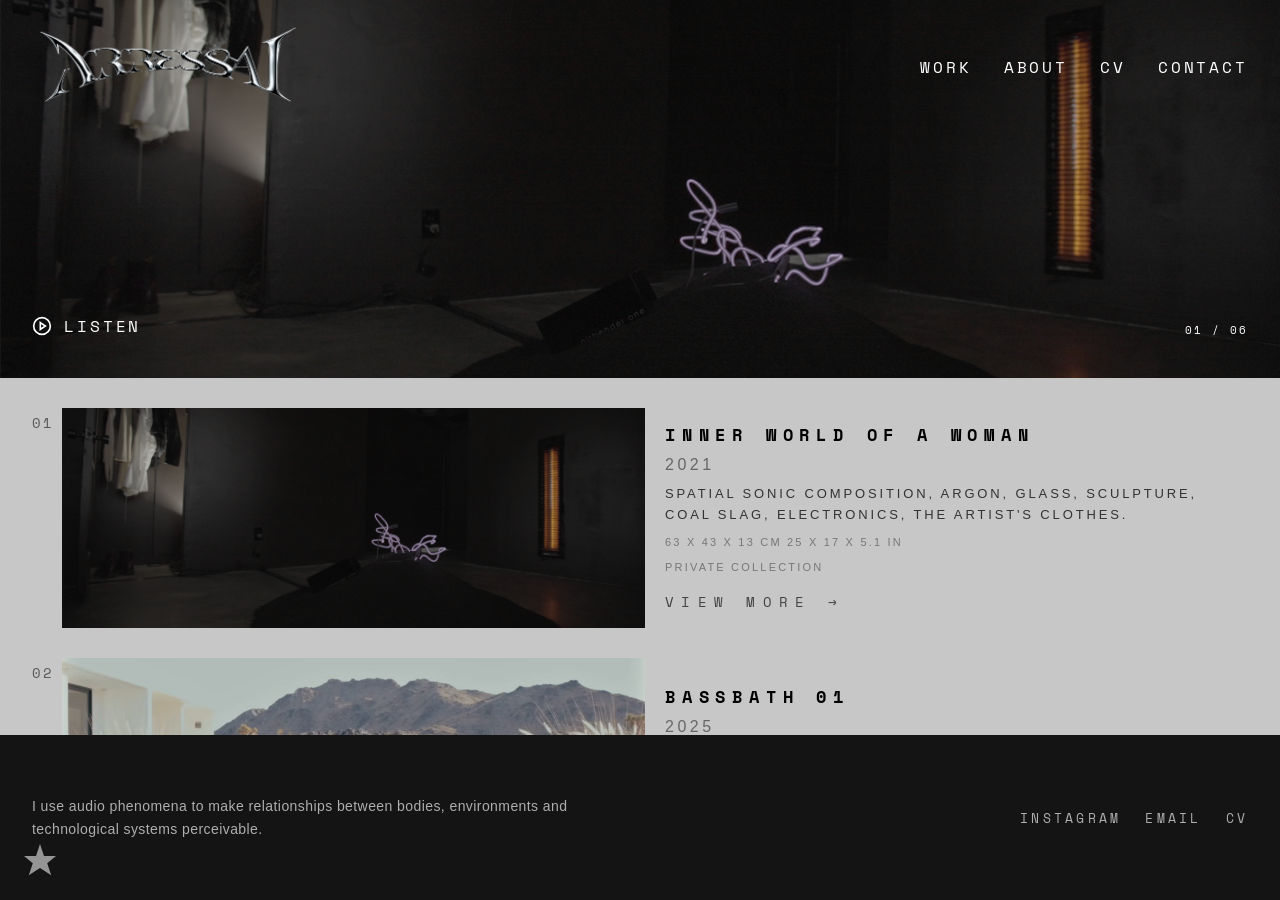
==== commit c1b7f732: "Update homepage" ====
--- a/index.html
+++ b/index.html
@@ -3,1186 +3,156 @@
 <head>
   <meta charset="UTF-8" />
   <meta name="viewport" content="width=device-width, initial-scale=1.0" />
-  <title>ARRESSAI</title>
+  <title>Arressai — Katie Cline</title>
   <link rel="stylesheet" href="styles.css" />
-  <script src="https://player.vimeo.com/api/player.js"></script>
 </head>
 <body>
+  <!-- Hero section with overlay header -->
+  <section class="hero-section">
+    <img src="her-hips.png" alt="Hero" class="hero-image" />
+    
+    <!-- Overlay header -->
+    <header class="hero-header">
+      <div class="hero-header-top">
+        <a href="index.html" class="logo-link">
+          <img src="logo-seven.png" alt="Arressai" class="site-logo" />
+        </a>
+        <nav class="main-nav">
+          <a href="index.html" class="nav-link">WORK</a>
+          <a href="about.html" class="nav-link">ABOUT</a>
+          <a href="press-cv.html" class="nav-link">CV</a>
+          <a href="contact.html" class="nav-link">CONTACT</a>
+        </nav>
+      </div>
+    </header>
 
-  <!-- TOP RIGHT LOGO -->
-  <header class="site-header">
-    <a href="#featured" class="logo-wrap" id="logo-home-link">
-      <!-- Replace src with your logo image -->
-      <img src="logo-five.png" alt="ARRESSAI Logo" class="logo-img" id="site-logo" />
-      <!-- Fallback text logo if no image -->
-      <span class="logo-text-fallback">ARRESAI</span>
-    </a>
-  </header>
+    <!-- Left side: Listen -->
+    <div class="hero-listen">
+      <button class="listen-btn" aria-label="Play audio">
+        <svg viewBox="0 0 24 24" xmlns="http://www.w3.org/2000/svg" fill="none" stroke="currentColor" stroke-width="2">
+          <circle cx="12" cy="12" r="10" />
+          <polygon points="10 8 16 12 10 16 10 8" />
+        </svg>
+        LISTEN
+      </button>
+    </div>
 
-  <!-- MAIN LAYOUT -->
-  <main class="main-layout">
+    <!-- Right side: number indicator -->
+    <div class="hero-bottom-right">
+      <span class="hero-number">01 / 06</span>
+    </div>
+  </section>
 
-    <!-- LEFT COLUMN: Year Nav + Calendar Numbers -->
-    <aside class="left-col">
-
-      <!-- <div class="calendar-numbers">
-        <p>1 2 3 4 5 6 7 8 9 10 11 12 13 14 15 16 17</p>
-        <p>18 19 20 21 22 23 24 25 26 27 28 29 30 31</p>
-        <p>1 2 3 4 5 6 7 8 9 10 11 12</p>
-      </div> -->
-
-      <nav class="year-nav">
-        <a href="#y2026" class="year-link">2026</a>
-        <a href="#y2025" class="year-link">2025</a>
-        <a href="#y2024" class="year-link">2024</a>
-        <a href="#y2023" class="year-link">2023</a>
-        <a href="#y2022" class="year-link">2022</a>
-        <a href="#y2021" class="year-link">2021</a>
-        <a href="#y2020" class="year-link">2020</a>
-        <a href="#y2019" class="year-link">2019</a>
-        <a href="#y2018" class="year-link">2018</a>
-          <!-- VIDEO year-link removed to avoid duplicate; use lowercase 'video' in section-nav -->
-      </nav>
-
-      <nav class="section-nav" aria-label="Sections">
-        <a href="#performance" class="section-link">performance</a>
-        <a href="#research" class="section-link">research</a>
-        <a href="#video-works" class="section-link">video</a>
-        <a href="#press" class="section-link">press / cv</a>
-      </nav>
-
-      <a href="#all" class="all-link">ALL</a>
-
-    </aside>
-
-    <!-- CENTER COLUMN: Content Panels -->
-    <section class="content-col">
-
-      <!--
-      UPCOMING
-      <div class="year-block" id="upcoming">
-        <div class="year-label">UPCOMING</div>
-        <div class="entries">
-          <div class="entry">
-            <div class="entry-title no-caps"><span class="entry-title-italic">seaSonic3000</span><br> <br>SONY AUDIO INSTITUTE, APRIL 16TH
-              <span class="entry-location"><br>360 JAY STREET
-              <br>BROOKLYN, NEW YORK <BR> 11201, USA</span>
-            </div>
-            <div class="entry-title">TISCH SCHOOL OF THE ARTS, <BR> IMA LOW RESIDENCY,<br> <br>SUMMER EXHIBIT, JUNE 2026
-              <span class="entry-location"><br>西岸艺术中心A馆龙腾大道 2555 号
-              <br>West Bund Art Center Hall A2555 Longteng Ave, Shanghai</span>
-            </div>
-            <div class="entry-meta">Add details</div>
-          </div>
+  <main class="main-content">
+    <!-- Row-based layout: number | image | text -->
+    <section class="projects-container">
+      <!-- Project 01 -->
+      <div class="project-row">
+        <div class="project-number">01</div>
+        <div class="project-image">
+          <img src="her-hips.png" alt="Her [Inner World of A Woman]" />
         </div>
-      </div>
-      -->
-
-      <!-- CURRENT
-      <div class="year-block" id="current">
-        <div class="year-label">CURRENT</div>
-        <div class="entries">
-          <div class="entry">
-            <div class="entry-title">IMA RESIDENCY MASTERS @ TISCH, NYU</div>
-            <div class="entry-meta"> Add details </div>
-          </div>
-        </div>
-      </div> -->
-
-      <!-- FEATURED (default landing view) -->
-      <div class="year-block" id="featured">
-        <div class="year-label">FEATURED</div>
-
-        <!-- Sonic Phenomena III Parts -->
-        <div class="year-group">
-          <div class="year-intro">
-            <div class="entry-title">SONIC PHENOMENA III PARTS</div>
-            <div class="entry-meta">Tisch IMA Low Residency · West Bund Art Center, Shanghai · June 2026</div>
-          </div>
-          <div class="year-items">
-            <div class="year-item" data-work-title="bassBath" data-work-meta="Part III · June 2026" data-work-image="bass-bath-thumbnail.png" data-work-desc="Generative audio · Surveillance · 100 metronomes">
-              <div class="year-item__thumb"><img src="bass-bath-thumbnail-2.jpg" alt="bassBath" /></div>
-              <div class="year-item__body">
-                <div class="entry-title">bassBath</div>
-                <div class="entry-meta">Part I · Spatial audio composition · Audio visual installation </div>
-                <div class="year-item__audio">
-                  <button class="year-item__play" type="button" aria-label="Play" data-mini-audio-toggle>▶</button>
-                  <audio class="year-item__media" data-mini-audio-media preload="none">
-                    <source src="" type="audio/mpeg" />
-                  </audio>
-                </div>
-              </div>
-            </div>
-            <div class="year-item" data-work-title="senseTension" data-work-meta="Part II · June 2026" data-work-image="sense-tension-thumbnail-2.png" data-work-desc="Spatial audio · Physical computing">
-              <div class="year-item__thumb"><img src="sense-tension-screen.png" alt="senseTension" /></div>
-              <div class="year-item__body">
-                <div class="entry-title">senseTension</div>
-                <div class="entry-meta">Part II · Spatial audio composition · Physical computing · Kinetic sculpture · Sensor array </div>
-                <div class="year-item__audio">
-                  <button class="year-item__play" type="button" aria-label="Play" data-mini-audio-toggle>▶</button>
-                  <audio class="year-item__media" data-mini-audio-media preload="none">
-                    <source src="" type="audio/mpeg" />
-                  </audio>
-                </div>
-              </div>
-            </div>
-            <div class="year-item" data-work-title="attentionEconomy" data-work-meta="Part III · June 2026" data-work-image="attention-economy-thumbnail.png" data-work-desc="Multichannel spatial audio · Sensor array">
-              <div class="year-item__thumb"><img src="attention-economy-thumbnail-3.png" alt="attentionEconomy" /></div>
-              <div class="year-item__body">
-                <div class="entry-title">attentionEconomy</div>
-                <div class="entry-meta">Part III · Metronome performance · Mechatronic sculpture </div>
-                <div class="year-item__audio">
-                  <button class="year-item__play" type="button" aria-label="Play" data-mini-audio-toggle>▶</button>
-                  <audio class="year-item__media" data-mini-audio-media preload="none">
-                    <source src="" type="audio/mpeg" />
-                  </audio>
-                </div>
-              </div>
-            </div>
-          </div>
-        </div>
-
-        <!-- A Woman Saying No -->
-        <div class="year-group">
-          <div class="year-intro">
-            <div class="entry-title">A WOMAN SAYING NO</div>
-            <div class="entry-meta">Tisch IMA Low Residency · Dock11, Berlin · January 17th</div>
-          </div>
-          <div class="year-items">
-            <div class="year-item" data-work-title="A WOMAN SAYING NO" data-work-meta="Tisch IMA Low Residency · Dock11, Berlin · January 17th" data-work-image="a-woman-saying-no.png" data-work-desc="Tisch IMA Low Residency · Dock11, Berlin · January 17th.">
-              <div class="year-item__thumb"><img src="a-woman-saying-no.png" alt="A WOMAN SAYING NO" /></div>
-              <div class="year-item__body">
-                <div class="entry-title">a woman, saying "no"</div>
-                <div class="entry-meta">Spatial audio composition · Performance · Physical computing · Installation </div>
-                <div class="year-item__audio">
-                  <button class="year-item__play" type="button" aria-label="Play" data-mini-audio-toggle>▶</button>
-                  <audio class="year-item__media" data-mini-audio-media preload="none">
-                    <source src="" type="audio/mpeg" />
-                  </audio>
-                </div>
-              </div>
-            </div>
-          </div>
-        </div>
-
-        <!-- seaSonic3000 -->
-        <div class="year-group">
-          <div class="year-intro">
-            <div class="entry-title">SEASONIC3000</div>
-            <div class="entry-meta">ITP Exhibit (ITP Grant Recipient) · IMA Tisch · New York · December 14th – 15th</div>
-          </div>
-          <div class="year-items">
-            <div class="year-item" data-work-title="seaSonic3000" data-work-meta="ITP Winter Exhibition · Dec 14th–15th" data-work-image="seaSonic3000.png" data-work-desc="Interactive web-based experience and physical work exploring AI and deep sea animal senses.">
-              <div class="year-item__thumb"><img src="seaSonic3000.png" alt="seaSonic3000" /></div>
-              <div class="year-item__body">
-                <div class="entry-title">seaSonic3000</div>
-                <div class="entry-meta">Interactive web · Soft robotics · Speculative future · Protopian visions </div>
-                <div class="year-item__audio">
-                  <button class="year-item__play" type="button" aria-label="Play" data-mini-audio-toggle>▶</button>
-                  <audio class="year-item__media" data-mini-audio-media preload="none">
-                    <source src="" type="audio/mpeg" />
-                  </audio>
-                </div>
-              </div>
-            </div>
-          </div>
-        </div>
-
-        <!-- Immer -->
-        <div class="year-group">
-          <div class="year-intro">
-            <div class="entry-title">IMMER</div>
-            <div class="entry-meta">Salt Tower, Los Angeles · June 28th – 29th</div>
-          </div>
-          <div class="year-items">
-            <div class="year-item" data-work-title="IMMER" data-work-meta="Salt Tower, Los Angeles · June 28th–29th" data-work-image="immer.png" data-work-desc="Salt Tower, Los Angeles. June 28th – 29th, 2025.">
-              <div class="year-item__thumb"><img src="immer-four.png" alt="Immer Salt Tower" /></div>
-              <div class="year-item__body">
-                <div class="entry-title">Immer</div>
-                <div class="entry-meta">Salt Tower, Los Angeles · June 28th–29th</div>
-                <div class="year-item__audio">
-                  <button class="year-item__play" type="button" aria-label="Play" data-mini-audio-toggle>▶</button>
-                  <audio class="year-item__media" data-mini-audio-media preload="none">
-                    <source src="" type="audio/mpeg" />
-                  </audio>
-                </div>
-              </div>
-            </div>
-          </div>
-        </div>
-
-        <!-- And the Darkness Burned Away -->
-        <div class="year-group">
-          <div class="year-intro">
-            <div class="entry-title">"AND THE DARKNESS BURNED AWAY"</div>
-            <div class="entry-meta">Group Show · December 2021</div>
-          </div>
-          <div class="year-items">
-            <div class="year-item" data-work-title="Her" data-work-meta="Immersive Sonic Installation" data-work-image="her-hips.png" data-work-desc="63 × 43 × 13 cm / 25 × 17 × 5.1 in. Coal slag, glass, argon, audio, the artist's clothing. Immersive sonic installation.">
-              <div class="year-item__thumb"><img src="her-hips.png" alt="Her Hips artwork" /></div>
-              <div class="year-item__body">
-                <div class="entry-title">Her</div>
-                <div class="entry-meta">63 × 43 × 13 cm &nbsp;&nbsp; 25 × 17 × 5.1 in · Coal slag, glass, argon, audio, the artist's clothing · Immersive sonic installation</div>
-              </div>
-            </div>
-          </div>
-        </div>
-
-        <!-- Chrome Group Show -->
-        <div class="year-group">
-          <div class="year-intro">
-            <div class="entry-title">"CHROME" GROUP SHOW</div>
-            <div class="entry-meta">December 2018</div>
-          </div>
-          <div class="year-items">
-            <div class="year-item" data-work-title="Blood Box / Spirit Vein" data-work-meta="17 × 15.5 × 13 cm · 6.7 × 6.1 × 5.1 in" data-work-image="blood-box-web.png" data-work-desc="Glass, steel, neon, plexi, epoxy, 400ml artist's blood.">
-              <div class="year-item__thumb"><img src="blood-box-web.png" alt="Blood Box / Spirit Vein artwork" /></div>
-              <div class="year-item__body">
-                <div class="entry-title">Blood Box / Spirit Vein</div>
-                <div class="entry-meta">17 × 15.5 × 13 cm &nbsp;&nbsp; 6.7 × 6.1 × 5.1 in · Glass, steel, neon, plexi, epoxy, 400ml artist's blood</div>
-              </div>
-            </div>
-            <div class="year-item" data-work-title="The Most Pertinent Tumor" data-work-meta="63 × 43 × 13 cm · 25 × 17 × 5.1 in" data-work-image="tumor-all-page.png" data-work-desc="Clay, cigarettes, plastic, rope, contact microphones. Interactive sound installation.">
-              <div class="year-item__thumb"><img src="tumor-all-page.png" alt="The Most Pertinent Tumor artwork" /></div>
-              <div class="year-item__body">
-                <div class="entry-title">The Most Pertinent Tumor</div>
-                <div class="entry-meta">63 × 43 × 13 cm &nbsp;&nbsp; 25 × 17 × 5.1 in · Clay, cigarettes, plastic, rope, contact microphones · Interactive sound installation</div>
-                <div class="year-item__audio">
-                  <button class="year-item__play" type="button" aria-label="Play" data-mini-audio-toggle>▶</button>
-                  <audio class="year-item__media" data-mini-audio-media preload="none">
-                    <source src="chrome-audio.mp3" type="audio/mpeg" />
-                  </audio>
-                </div>
-              </div>
-            </div>
-          </div>
-        </div>
-
-        <!-- Here Group Show -->
-        <div class="year-group">
-          <div class="year-intro">
-            <div class="entry-title">"HERE" GROUP SHOW</div>
-            <div class="entry-meta">September 2018</div>
-          </div>
-          <div class="year-items">
-            <div class="year-item" data-work-title="Dissemination I" data-work-meta="45.2 × 27.9 × 10.7 cm · 17.8 × 11 × 4.2 in" data-work-image="diseemination_web.png" data-work-desc="Acrylic, hydro-beads, steel, misting system.">
-              <div class="year-item__thumb"><img src="diseemination_web.png" alt="Dissemination I and II artwork" /></div>
-              <div class="year-item__body">
-                <div class="entry-title">Dissemination I</div>
-                <div class="entry-meta">45.2 × 27.9 × 10.7 cm &nbsp;&nbsp; 17.8 × 11 × 4.2 in · Acrylic, hydro-beads, steel, misting system</div>
-              </div>
-            </div>
-            <div class="year-item" data-work-title="Dissemination II" data-work-meta="45.2 × 27.9 × 10.7 cm · 17.8 × 11 × 4.2 in" data-work-image="" data-work-desc="Acrylic, hydro-beads, steel, misting system.">
-              <div class="year-item__thumb"></div>
-              <div class="year-item__body">
-                <div class="entry-title">Dissemination II</div>
-                <div class="entry-meta">45.2 × 27.9 × 10.7 cm &nbsp;&nbsp; 17.8 × 11 × 4.2 in · Acrylic, hydro-beads, steel, misting system</div>
-                <div class="year-item__audio">
-                  <button class="year-item__play" type="button" aria-label="Play" data-mini-audio-toggle>▶</button>
-                  <audio class="year-item__media" data-mini-audio-media preload="none">
-                    <source src="dissemination-audio.mp3" type="audio/mpeg" />
-                  </audio>
-                </div>
-              </div>
-            </div>
-          </div>
-        </div>
-
-      </div>
-
-      <!-- 2026 -->
-      <div class="year-block" id="y2026">
-        <div class="year-label">2026</div>
-
-        <!-- GROUP 1: Sonic Phenomena in III Parts -->
-        <div class="year-group">
-          <div class="year-intro">
-            <div class="entry-title">SONIC PHENOMENA III PARTS</div>
-            <div class="entry-meta">Tisch IMA Low Residency · West Bund Art Center, Shanghai · June 2026</div>
-          </div>
-
-          <div class="year-items">
-            <div class="year-item" data-work-title="bassBath" data-work-meta="Part III · June 2026" data-work-image="bass-bath-thumbnail.png" data-work-desc="Generative audio · Surveillance · 100 metronomes">
-              <div class="year-item__thumb"><img src="bass-bath-thumbnail-2.jpg" alt="bassBath" /></div>
-              <div class="year-item__body">
-                <div class="entry-title">bassBath</div>
-                <div class="entry-meta">Part I · Spatial audio composition · Audio visual installation </div>
-                <div class="year-item__audio">
-                  <button class="year-item__play" type="button" aria-label="Play" data-mini-audio-toggle>▶</button>
-                  <audio class="year-item__media" data-mini-audio-media preload="none">
-                    <source src="" type="audio/mpeg" />
-                  </audio>
-                </div>
-              </div>
-            </div>
-
-            <div class="year-item" data-work-title="senseTension" data-work-meta="Part II · June 2026" data-work-image="sense-tension-thumbnail-2.png" data-work-desc="Spatial audio · Physical computing">
-              <div class="year-item__thumb"><img src="sense-tension-screen.png" alt="senseTension" /></div>
-              <div class="year-item__body">
-                <div class="entry-title">senseTension</div>
-                <div class="entry-meta">Part II · Spatial audio composition · Physical computing · Kinetic sculpture · Sensor array </div>
-                <div class="year-item__audio">
-                  <button class="year-item__play" type="button" aria-label="Play" data-mini-audio-toggle>▶</button>
-                  <audio class="year-item__media" data-mini-audio-media preload="none">
-                    <source src="" type="audio/mpeg" />
-                  </audio>
-                </div>
-              </div>
-            </div>
-
-            <div class="year-item" data-work-title="attentionEconomy" data-work-meta="Part III · June 2026" data-work-image="attention-economy-thumbnail.png" data-work-desc="Multichannel spatial audio · Sensor array">
-              <div class="year-item__thumb"><img src="attention-economy-thumbnail-3.png" alt="attentionEconomy" /></div>
-              <div class="year-item__body">
-                <div class="entry-title">attentionEconomy</div>
-                <div class="entry-meta">Part III · Metronome performance · Mechatronic sculpture </div>
-                <div class="year-item__audio">
-                  <button class="year-item__play" type="button" aria-label="Play" data-mini-audio-toggle>▶</button>
-                  <audio class="year-item__media" data-mini-audio-media preload="none">
-                    <source src="" type="audio/mpeg" />
-                  </audio>
-                </div>
-              </div>
-            </div>
-          </div>
-        </div>
-
-        <!-- GROUP 2: Fever Dream -->
-        <div class="year-group">
-          <div class="year-intro">
-            <div class="entry-title">MUGWORT WILD</div>
-            <div class="entry-meta">Friday Gallery, Los Angeles · February 28th</div>
-          </div>
-
-          <div class="year-items">
-            <div class="year-item" data-work-title="MUGWORT REWILD" data-work-meta="Los Angeles · February 28th" data-work-image="mugwort-rewild-test.png" data-work-desc="Solo exhibition, Friday Gallery, Los Angeles.">
-              <div class="year-item__thumb"><img src="mugwort-rewild-test.png" alt="MUGWORT REWILD" /></div>
-              <div class="year-item__body">
-                <div class="entry-title">mugwortWild</div>
-                <div class="entry-meta"> Live performance · Audio composition · Plant impulse composition </div>
-                <div class="year-item__audio">
-                  <button class="year-item__play" type="button" aria-label="Play" data-mini-audio-toggle>▶</button>
-                  <audio class="year-item__media" data-mini-audio-media preload="none">
-                    <source src="" type="audio/mpeg" />
-                  </audio>
-                </div>
-              </div>
-            </div>
-          </div>
-        </div>
-
-        <!-- GROUP 3: IMA Winter Exhibition -->
-        <div class="year-group">
-          <div class="year-intro">
-            <div class="entry-title">A WOMAN SAYING NO</div>
-            <div class="entry-meta">Tisch IMA Low Residency · Dock11, Berlin · January 17th</div>
-          </div>
-
-          <div class="year-items">
-            <div class="year-item" data-work-title="A WOMAN SAYING NO" data-work-meta="Tisch IMA Low Residency · Dock11, Berlin · January 17th" data-work-image="a-woman-saying-no.png" data-work-desc="Tisch IMA Low Residency · Dock11, Berlin · January 17th.">
-              <div class="year-item__thumb"><img src="a-woman-saying-no.png" alt="A WOMAN SAYING NO" /></div>
-              <div class="year-item__body">
-                <div class="entry-title">a woman, saying "no"</div>
-                <div class="entry-meta">Spatial audio composition · Performance · Physical computing · Installation </div>
-                <div class="year-item__audio">
-                  <button class="year-item__play" type="button" aria-label="Play" data-mini-audio-toggle>▶</button>
-                  <audio class="year-item__media" data-mini-audio-media preload="none">
-                    <source src="" type="audio/mpeg" />
-                  </audio>
-                </div>
-              </div>
-            </div>
-          </div>
-        </div>
-
-      </div>
-
-      <!-- 2025 -->
-      <div class="year-block" id="y2025">
-        <div class="year-label">2025</div>
-
-        <!-- GROUP 1: ITP Winter Exhibition -->
-        <div class="year-group">
-          <div class="year-intro">
-            <div class="entry-title">SEASONIC3000</div>
-            <div class="entry-meta">ITP Exhibit (ITP Grant Recipient) · IMA Tisch · New York · December 14th – 15th</div>
-          </div>
-
-          <div class="year-items">
-            <div class="year-item" data-work-title="seaSonic3000" data-work-meta="ITP Winter Exhibition · Dec 14th–15th" data-work-image="seaSonic3000.png" data-work-desc="Interactive web-based experience and physical work exploring AI and deep sea animal senses.">
-              <div class="year-item__thumb"><img src="seaSonic3000.png" alt="seaSonic3000" /></div>
-              <div class="year-item__body">
-                <div class="entry-title">seaSonic3000</div>
-                <div class="entry-meta">Interactive web · Soft robotics · Speculative future · Protopian visions </div>
-                <div class="year-item__audio">
-                  <button class="year-item__play" type="button" aria-label="Play" data-mini-audio-toggle>▶</button>
-                  <audio class="year-item__media" data-mini-audio-media preload="none">
-                    <source src="" type="audio/mpeg" />
-                  </audio>
-                </div>
-              </div>
-            </div>
-          </div>
-        </div>
-
-        <!-- GROUP 2: IMA Summer Exhibition -->
-        <div class="year-group">
-          <div class="year-intro">
-            <div class="entry-title">SHE COULD BE SHY</div>
-            <div class="entry-meta">Sony Audio Institute · Brooklyn · August 13th</div>
-          </div>
-
-          <div class="year-items">
-            <div class="year-item" data-work-title="SHE COULD BE SHY" data-work-meta="New York · August 13th" data-work-image="shecouldbeshy.png" data-work-desc="Group exhibition, IMA, New York.">
-              <div class="year-item__thumb"><img src="coyote-mint.png" alt="SHE COULD BE SHY" /></div>
-              <div class="year-item__body">
-                <div class="entry-title">she could be shy</div>
-                <div class="entry-meta">Spatial audio composition · Interactive sensor array · Plant impulse composition </div>
-                <div class="year-item__audio">
-                  <button class="year-item__play" type="button" aria-label="Play" data-mini-audio-toggle>▶</button>
-                  <audio class="year-item__media" data-mini-audio-media preload="none">
-                    <source src="" type="audio/mpeg" />
-                  </audio>
-                </div>
-              </div>
-            </div>
-          </div>
-        </div>
-
-        <!-- GROUP 3: Immer, Salt Tower -->
-        <div class="year-group">
-          <div class="year-intro">
-            <div class="entry-title">IMMER</div>
-            <div class="entry-meta">Salt Tower, Los Angeles · June 28th – 29th</div>
-          </div>
-
-          <div class="year-items">
-            <div class="year-item" data-work-title="IMMER" data-work-meta="Salt Tower, Los Angeles · June 28th–29th" data-work-image="immer.png" data-work-desc="Salt Tower, Los Angeles. June 28th – 29th, 2025.">
-              <div class="year-item__thumb"><img src="immer-four.png" alt="Immer Salt Tower" /></div>
-              <div class="year-item__body">
-                <div class="entry-title">immer</div>
-                <div class="entry-meta">Multi sensory curation · Modular synth performance · Sonic composition · Plant impulse composition </div>
-                <div class="year-item__audio">
-                  <button class="year-item__play" type="button" aria-label="Play" data-mini-audio-toggle>▶</button>
-                  <audio class="year-item__media" data-mini-audio-media preload="none">
-                    <source src="" type="audio/mpeg" />
-                  </audio>
-                </div>
-              </div>
-            </div>
-          </div>
-        </div>
-
-        <!-- GROUP 5: Lording -->
-        <div class="year-group">
-          <div class="year-intro">
-            <div class="entry-title">LORDING</div>
-            <div class="entry-meta">2025</div>
-          </div>
-
-          <div class="year-items">
-            <div class="year-item" data-work-title="LORDING" data-work-meta="2025" data-work-image="lording-lamb.png" data-work-desc="Lording.">
-              <div class="year-item__thumb"><img src="lording-lamb.png" alt="Lording" /></div>
-              <div class="year-item__body">
-                <div class="entry-title">lording</div>
-                <div class="entry-meta">Performance · Spatial audio composition · Video </div>
-                <div class="year-item__audio">
-                  <button class="year-item__play" type="button" aria-label="Play" data-mini-audio-toggle>▶</button>
-                  <audio class="year-item__media" data-mini-audio-media preload="none">
-                    <source src="" type="audio/mpeg" />
-                  </audio>
-                </div>
-              </div>
-            </div>
-          </div>
-        </div>
-
-        <!-- GROUP 6: bassBath, Tera House -->
-        <div class="year-group">
-          <div class="year-intro">
-            <div class="entry-title">BASSBATH</div>
-            <div class="entry-meta">Tera House, Joshua Tree · January 8th</div>
-          </div>
-
-          <div class="year-items">
-            <div class="year-item" data-work-title="bassBath" data-work-meta="Tera House, Joshua Tree · January 8th" data-work-image="bassbath-web-2.png" data-work-desc="Tera House, Joshua Tree, California. Audio installation and performance work.">
-              <div class="year-item__thumb"><img src="bassbath-web-2.png" alt="Bass Bath" /></div>
-              <div class="year-item__body">
-                <div class="entry-title">bassBath</div>
-                <div class="entry-meta"> Sonic visual installation · Spatial audio composition · Performance </div>
-                <div class="year-item__audio">
-                  <button class="year-item__play" type="button" aria-label="Play" data-mini-audio-toggle>▶</button>
-                  <audio class="year-item__media" data-mini-audio-media preload="none">
-                    <source src="" type="audio/mpeg" />
-                  </audio>
-                </div>
-              </div>
-            </div>
-          </div>
-        </div>
-
-      </div>
-
-      <!-- 2024 -->
-      <div class="year-block" id="y2024">
-        <div class="year-label">2024</div>
-
-        <div class="year-group">
-          <div class="year-intro">
-            <div class="entry-title">Saguaro Hotel Partnership</div>
-            <div class="entry-meta">April 2024</div>
-          </div>
-          <div class="year-items">
-            <div class="year-item" data-work-title="Saguaro Hotel Partnership" data-work-meta="April 2024" data-work-image="saguaro-two.png" data-work-desc="Ongoing partnership with the Saguaro Hotel.">
-              <div class="year-item__thumb"><img src="saguaro-two.png" alt="Saguaro Hotel Partnership" /></div>
-              <div class="year-item__body">
-                <div class="entry-title">Saguaro Hotel Partnership</div>
-                <div class="entry-meta">April 2024</div>
-              </div>
-            </div>
-          </div>
-        </div>
-
-        <div class="year-group">
-          <div class="year-intro">
-            <div class="entry-title">Gracie Jiu Jitsu Partnership</div>
-            <div class="entry-meta">June / July</div>
-          </div>
-          <div class="year-items">
-            <div class="year-item" data-work-title="Gracie Jiu Jitsu Partnership" data-work-meta="June / July 2024" data-work-image="" data-work-desc="Partnership with Gracie Jiu Jitsu.">
-              <div class="year-item__thumb"></div>
-              <div class="year-item__body">
-                <div class="entry-title">Gracie Jiu Jitsu Partnership</div>
-                <div class="entry-meta">June / July</div>
-              </div>
-            </div>
-          </div>
-        </div>
-
-        <div class="year-group">
-          <div class="year-intro">
-            <div class="entry-title">ADMS Guest Speaker</div>
-            <div class="entry-meta">December</div>
-          </div>
-          <div class="year-items">
-            <div class="year-item" data-work-title="ADMS Guest Speaker" data-work-meta="December 2024" data-work-image="" data-work-desc="Guest speaker appearance at ADMS.">
-              <div class="year-item__thumb"></div>
-              <div class="year-item__body">
-                <div class="entry-title">ADMS Guest Speaker</div>
-                <div class="entry-meta">December</div>
-              </div>
-            </div>
-          </div>
-        </div>
-
-        <div class="year-group">
-          <div class="year-intro">
-            <div class="entry-title">Dreamscapes</div>
-            <div class="entry-meta">2024</div>
-          </div>
-          <div class="year-items">
-            <div class="year-item" data-work-title="Dreamscapes" data-work-meta="2024" data-work-image="dreamscape-four.png" data-work-desc="Dreamscapes.">
-              <div class="year-item__thumb"><img src="dreamscape-four.png" alt="Dreamscapes" /></div>
-              <div class="year-item__body">
-                <div class="entry-title">Dreamscapes</div>
-                <div class="entry-meta">2024</div>
-              </div>
-            </div>
-          </div>
-        </div>
-
-      </div>
-
-      <!-- 2023 -->
-      <div class="year-block" id="y2023">
-        <div class="year-label">2023</div>
-
-        <div class="year-group">
-          <div class="year-intro">
-            <div class="entry-title">Saguaro Hotel Partnership</div>
-            <div class="entry-meta">April 2023</div>
-          </div>
-          <div class="year-items">
-            <div class="year-item" data-work-title="Saguaro Hotel Partnership" data-work-meta="April 2023" data-work-image="" data-work-desc="Ongoing partnership with the Saguaro Hotel.">
-              <div class="year-item__thumb"></div>
-              <div class="year-item__body">
-                <div class="entry-title">Saguaro Hotel Partnership</div>
-                <div class="entry-meta">April</div>
-              </div>
-            </div>
-          </div>
-        </div>
-
-        <div class="year-group">
-          <div class="year-intro">
-            <div class="entry-title">Major Moon</div>
-            <div class="entry-meta">Private Piece · January 2023</div>
-          </div>
-          <div class="year-items">
-            <div class="year-item" data-work-title="Major Moon" data-work-meta="Private Piece · January 2023" data-work-image="major-moon.png" data-work-desc="Private Piece, January 2023.">
-              <div class="year-item__thumb"><img src="major-moon.png" alt="Major Moon Private Piece" /></div>
-              <div class="year-item__body">
-                <div class="entry-title">Major Moon</div>
-                <div class="entry-meta">Private Piece · January</div>
-              </div>
-            </div>
-          </div>
-        </div>
-
-      </div>
-
-      <!-- 2022 -->
-      <div class="year-block" id="y2022">
-        <div class="year-label">2022</div>
-
-        <div class="year-group">
-          <div class="year-intro">
-            <div class="entry-title">Saguaro Hotel Partnership</div>
-            <div class="entry-meta">Palm Springs · 2022</div>
-          </div>
-          <div class="year-items">
-            <div class="year-item" data-work-title="Saguaro Hotel Partnership" data-work-meta="Palm Springs · 2022" data-work-image="saguaro-one.png" data-work-desc="Palm Springs, 2022.">
-              <div class="year-item__thumb"><img src="saguaro-one.png" alt="Saguaro Hotel Partnership" /></div>
-              <div class="year-item__body">
-                <div class="entry-title">Saguaro Hotel Partnership</div>
-                <div class="entry-meta">Palm Springs · 2022</div>
-              </div>
-            </div>
-          </div>
-        </div>
-
-        <div class="year-group">
-          <div class="year-intro">
-            <div class="entry-title">"And the Darkness Burned Away"</div>
-            <div class="entry-meta">Group Show · January</div>
-          </div>
-          <div class="year-items">
-            <div class="year-item" data-work-title="And the Darkness Burned Away" data-work-meta="Group Show · January 2022" data-work-image="her-two.png" data-work-desc="Group Show, January 2022.">
-              <div class="year-item__thumb"><img src="her-two.png" alt="And The Darkness Burned Away artwork" /></div>
-              <div class="year-item__body">
-                <div class="entry-title">"And the Darkness Burned Away"</div>
-                <div class="entry-meta">Group Show · January</div>
-              </div>
-            </div>
-          </div>
-        </div>
-
-        <div class="year-group">
-          <div class="year-intro">
-            <div class="entry-title">Sound Garden</div>
-            <div class="entry-meta">Ground Floor Junction · July</div>
-          </div>
-          <div class="year-items">
-            <div class="year-item" data-work-title="Sound Garden" data-work-meta="Ground Floor Junction · July 2022" data-work-image="sound-garden.png" data-work-desc="Ground Floor Junction, July 2022.">
-              <div class="year-item__thumb"><img src="sound-garden.png" alt="Sound Garden Ground Floor Junction" /></div>
-              <div class="year-item__body">
-                <div class="entry-title">Sound Garden</div>
-                <div class="entry-meta">Ground Floor Junction · July</div>
-              </div>
-            </div>
-          </div>
-        </div>
-
-        <div class="year-group">
-          <div class="year-intro">
-            <div class="entry-title">Nusi Quero Collaboration</div>
-            <div class="entry-meta">2022</div>
-          </div>
-          <div class="year-items">
-            <div class="year-item" data-work-title="Nusi Quero Collaboration" data-work-meta="2022" data-work-image="nusi_quero.png" data-work-desc="Collaboration, 2022.">
-              <div class="year-item__thumb"><img src="nusi_quero.png" alt="Nusi Quero Collaboration" /></div>
-              <div class="year-item__body">
-                <div class="entry-title">Nusi Quero Collaboration</div>
-                <div class="entry-meta">2022</div>
-              </div>
-            </div>
-          </div>
-        </div>
-
-        <div class="year-group">
-          <div class="year-intro">
-            <div class="entry-title">Minnow Arts "Arrival Window"</div>
-            <div class="entry-meta">Group Show</div>
-          </div>
-          <div class="year-items">
-            <div class="year-item" data-work-title="Arrival Window" data-work-meta="Minnow Arts Group Show" data-work-image="arrival-window-6.png" data-work-desc="Minnow Arts Group Show.">
-              <div class="year-item__thumb"><img src="arrival-window-6.png" alt="Arrival Window artwork" /></div>
-              <div class="year-item__body">
-                <div class="entry-title">Minnow Arts "Arrival Window"</div>
-                <div class="entry-meta">Group Show</div>
-                <div class="year-item__audio">
-                  <button class="year-item__play" type="button" aria-label="Play" data-mini-audio-toggle>▶</button>
-                  <audio class="year-item__media" data-mini-audio-media preload="none">
-                    <source src="day6_arrivalWindowaudio.wav" type="audio/wav" />
-                  </audio>
-                </div>
-              </div>
-            </div>
-          </div>
-        </div>
-
-      </div>
-
-      <!-- 2021 -->
-      <div class="year-block" id="y2021">
-        <div class="year-label">2021</div>
-
-        <div class="year-group">
-          <div class="year-intro">
-            <div class="entry-title">"And the Darkness Burned Away"</div>
-            <div class="entry-meta">Group Show · December</div>
-          </div>
-          <div class="year-items">
-            <div class="year-item" data-work-title="Her" data-work-meta="Immersive Sonic Installation" data-work-image="her-hips.png" data-work-desc="63 × 43 × 13 cm / 25 × 17 × 5.1 in. Coal slag, glass, argon, audio, the artist's clothing. Immersive sonic installation.">
-              <div class="year-item__thumb"><img src="her-hips.png" alt="Her Hips artwork" /></div>
-              <div class="year-item__body">
-                <div class="entry-title">Her</div>
-                <div class="entry-meta">63 × 43 × 13 cm &nbsp;&nbsp; 25 × 17 × 5.1 in · Coal slag, glass, argon, audio, the artist's clothing · Immersive sonic installation</div>
-              </div>
-            </div>
-            <div class="year-item" data-work-title="She" data-work-meta="Original Sonic Piece + Guided Sonic Meditation" data-work-image="" data-work-desc="00:10:10 original sonic piece. 00:10:10 guided sonic meditation.">
-              <div class="year-item__thumb"></div>
-              <div class="year-item__body">
-                <div class="entry-title">She</div>
-                <div class="entry-meta">00:10:10 original sonic piece · 00:10:10 guided sonic meditation</div>
-              </div>
-            </div>
-            <div class="year-item" data-work-title="Her — Immersive Scent" data-work-meta="Myrrh, Lavender, Neroli, Cedarwood, Oakmoss, Olibanum, Patchouli, Vetiver" data-work-image="" data-work-desc="Myrrh, lavender, neroli, cedarwood, oakmoss, olibanum, patchouli, vetiver.">
-              <div class="year-item__thumb"></div>
-              <div class="year-item__body">
-                <div class="entry-title">Her — Immersive Scent</div>
-                <div class="entry-meta">Myrrh, lavender, neroli, cedarwood, oakmoss, olibanum, patchouli, vetiver</div>
-              </div>
-            </div>
-            <div class="year-item" data-work-title="And the Darkness Burned Away" data-work-meta="Saunter Home Wellness Club · Joshua Tree, CA" data-work-image="" data-work-desc="Saunter Home Wellness Club, Joshua Tree, CA. December 8th, 2021 – January 4th, 2022. With James Haunt, Veronica Gabriel-Labarrie, David Irwin, Hilary Sloane, Salvador. Video courtesy of Brian Gonzalez. FROM ASH I BLOOM is an immersive sonic experience that explores the concept of emergence through stillness and activation of the power of femininity. Focus is illuminated through the light sculpture at the center of the room where argon light outlines a form reminiscent of a woman's hips. The work comments on the birth / rebirth life cycle, and offers a meditative initiation into a series of immersive sonic activations for attendees. Drawing on visuals from an other-world, the artist uses activations as a method of transportation for healing story telling, and experiential revelation.">
-              <div class="year-item__thumb"></div>
-              <div class="year-item__body">
-                <div class="entry-title">Saunter Home Wellness Club · Joshua Tree, CA</div>
-                <div class="entry-meta">December 8th, 2021 – January 4th, 2022 · James Haunt, Veronica Gabriel-Labarrie, David Irwin, Hilary Sloane, Salvador · Video courtesy of Brian Gonzalez</div>
-              </div>
-            </div>
-          </div>
-        </div>
-
-      </div>
-
-      <!-- 2020 -->
-      <div class="year-block" id="y2020">
-        <div class="year-label">2020</div>
-
-        <div class="year-group">
-          <div class="year-intro">
-            <div class="entry-title">FE1</div>
-            <div class="entry-meta">2020</div>
-          </div>
-          <div class="year-items">
-            <div class="year-item" data-work-title="FE1" data-work-meta="2020" data-work-image="" data-work-desc="FE1.">
-              <div class="year-item__thumb"></div>
-              <div class="year-item__body">
-                <div class="entry-title">FE1</div>
-                <div class="entry-meta">2020</div>
-              </div>
-            </div>
-          </div>
-        </div>
-
-        <div class="year-group">
-          <div class="year-intro">
-            <div class="entry-title">White Rock Series</div>
-            <div class="entry-meta">Made over three months of volunteer work at a local horse rescue during the pandemic</div>
-          </div>
-          <div class="year-items">
-            <div class="year-item" data-work-title="LEW" data-work-meta="20 × 16.5 in · 50.8 × 41.9 cm" data-work-image="white-rock-series.jpg" data-work-desc="Oil paint on panel, horse hair, nickel, silver thread, stainless steel nose rings.">
-              <div class="year-item__thumb"><img src="white-rock-series.jpg" alt="White Rock Series" /></div>
-              <div class="year-item__body">
-                <div class="entry-title">LEW</div>
-                <div class="entry-meta">20 × 16.5 in &nbsp;&nbsp; 50.8 × 41.9 cm · Oil paint on panel, horse hair, nickel, silver thread, stainless steel nose rings</div>
-              </div>
-            </div>
-            <div class="year-item" data-work-title="Hello / The Eye of a Horse" data-work-meta="16.5 × 20 in · 41.9 × 50.8 cm" data-work-image="white-rock-seriess-lew.png" data-work-desc="Oil paint on panel, resin, horse tail, nickel bead and cone, silver thread.">
-              <div class="year-item__thumb"><img src="white-rock-seriess-lew.png" alt="White Rock Series — LEW" /></div>
-              <div class="year-item__body">
-                <div class="entry-title">Hello / The Eye of a Horse</div>
-                <div class="entry-meta">16.5 × 20 in &nbsp;&nbsp; 41.9 × 50.8 cm · Oil paint on panel, resin, horse tail, nickel bead and cone, silver thread</div>
-              </div>
-            </div>
-            <div class="year-item" data-work-title="Horse TV" data-work-meta="20 × 24 in · 50.8 × 60.9 cm" data-work-image="" data-work-desc="Oil paint on canvas, horse hair, nickel bead and cone, silver thread.">
-              <div class="year-item__thumb"></div>
-              <div class="year-item__body">
-                <div class="entry-title">Horse TV</div>
-                <div class="entry-meta">20 × 24 in &nbsp;&nbsp; 50.8 × 60.9 cm · Oil paint on canvas, horse hair, nickel bead and cone, silver thread</div>
-              </div>
-            </div>
-            <div class="year-item" data-work-title="The Center" data-work-meta="17 × 10.5 in · 43.2 × 26.7 cm" data-work-image="" data-work-desc="Steel, horse tail, nickel concho's, silver thread, jingle cone, nickel bead.">
-              <div class="year-item__thumb"></div>
-              <div class="year-item__body">
-                <div class="entry-title">The Center</div>
-                <div class="entry-meta">17 × 10.5 in &nbsp;&nbsp; 43.2 × 26.7 cm · Steel, horse tail, nickel concho's, silver thread, jingle cone, nickel bead</div>
-              </div>
-            </div>
-            <div class="year-item" data-work-title="Silence" data-work-meta="38.3 × 6.3 in · 97.2 × 16 cm" data-work-image="" data-work-desc="Resin, horse hair, steel, nickel concho, silver thread.">
-              <div class="year-item__thumb"></div>
-              <div class="year-item__body">
-                <div class="entry-title">Silence</div>
-                <div class="entry-meta">38.3 × 6.3 in &nbsp;&nbsp; 97.2 × 16 cm · Resin, horse hair, steel, nickel concho, silver thread</div>
-              </div>
-            </div>
-            <div class="year-item" data-work-title="Whole" data-work-meta="40 × 40 × 2 in · 101.6 × 101.6 × 2 cm" data-work-image="" data-work-desc="Neon, hand polished steel, transformer. This series was made over the course of three months of volunteer work by the artist at a local horse rescue during the pandemic. Each piece represents an integral lesson taken from the experience. Time in proximity is the catalyst for all understanding. Being timid won't work, be gentle instead. Hold your boundaries energetically and be certain and honest in the moment they are trespassed. Observe before interjection. Ideation of catastrophe keeps the mind sedated from real danger and energy low. Be. Simply be. Stare into the center of a flower or watch something until you forget where the boundary lies between you and what you are watching. You will come out refreshed.">
-              <div class="year-item__thumb"></div>
-              <div class="year-item__body">
-                <div class="entry-title">Whole</div>
-                <div class="entry-meta">40 × 40 × 2 in &nbsp;&nbsp; 101.6 × 101.6 × 2 cm · Neon, hand polished steel, transformer</div>
-              </div>
-            </div>
-          </div>
-        </div>
-
-      </div>
-
-      <!-- 2019 -->
-      <div class="year-block" id="y2019">
-        <div class="year-label">2019</div>
-      </div>
-
-      <!-- 2018 -->
-      <div class="year-block" id="y2018">
-        <div class="year-label">2018</div>
-
-        <div class="year-group">
-          <div class="year-intro">
-            <div class="entry-title">"Chrome" Group Show</div>
-            <div class="entry-meta">December</div>
-          </div>
-          <div class="year-items">
-            <div class="year-item" data-work-title="Blood Box / Spirit Vein" data-work-meta="17 × 15.5 × 13 cm · 6.7 × 6.1 × 5.1 in" data-work-image="blood-box-web.png" data-work-desc="Glass, steel, neon, plexi, epoxy, 400ml artist's blood.">
-              <div class="year-item__thumb"><img src="blood-box-web.png" alt="Blood Box / Spirit Vein artwork" /></div>
-              <div class="year-item__body">
-                <div class="entry-title">Blood Box / Spirit Vein</div>
-                <div class="entry-meta">17 × 15.5 × 13 cm &nbsp;&nbsp; 6.7 × 6.1 × 5.1 in · Glass, steel, neon, plexi, epoxy, 400ml artist's blood</div>
-              </div>
-            </div>
-            <div class="year-item" data-work-title="The Most Pertinent Tumor" data-work-meta="63 × 43 × 13 cm · 25 × 17 × 5.1 in" data-work-image="tumor-all-page.png" data-work-desc="Clay, cigarettes, plastic, rope, contact microphones. Interactive sound installation.">
-              <div class="year-item__thumb"><img src="tumor-all-page.png" alt="The Most Pertinent Tumor artwork" /></div>
-              <div class="year-item__body">
-                <div class="entry-title">The Most Pertinent Tumor</div>
-                <div class="entry-meta">63 × 43 × 13 cm &nbsp;&nbsp; 25 × 17 × 5.1 in · Clay, cigarettes, plastic, rope, contact microphones · Interactive sound installation</div>
-                <div class="year-item__audio">
-                  <button class="year-item__play" type="button" aria-label="Play" data-mini-audio-toggle>▶</button>
-                  <audio class="year-item__media" data-mini-audio-media preload="none">
-                    <source src="chrome-audio.mp3" type="audio/mpeg" />
-                  </audio>
-                </div>
-              </div>
-            </div>
-          </div>
-        </div>
-
-        <div class="year-group">
-          <div class="year-intro">
-            <div class="entry-title">"Here" Group Show</div>
-            <div class="entry-meta">September</div>
-          </div>
-          <div class="year-items">
-            <div class="year-item" data-work-title="Dissemination I" data-work-meta="45.2 × 27.9 × 10.7 cm · 17.8 × 11 × 4.2 in" data-work-image="diseemination_web.png" data-work-desc="Acrylic, hydro-beads, steel, misting system.">
-              <div class="year-item__thumb"><img src="diseemination_web.png" alt="Dissemination I and II artwork" /></div>
-              <div class="year-item__body">
-                <div class="entry-title">Dissemination I</div>
-                <div class="entry-meta">45.2 × 27.9 × 10.7 cm &nbsp;&nbsp; 17.8 × 11 × 4.2 in · Acrylic, hydro-beads, steel, misting system</div>
-              </div>
-            </div>
-            <div class="year-item" data-work-title="Dissemination II" data-work-meta="45.2 × 27.9 × 10.7 cm · 17.8 × 11 × 4.2 in" data-work-image="" data-work-desc="Acrylic, hydro-beads, steel, misting system.">
-              <div class="year-item__thumb"></div>
-              <div class="year-item__body">
-                <div class="entry-title">Dissemination II</div>
-                <div class="entry-meta">45.2 × 27.9 × 10.7 cm &nbsp;&nbsp; 17.8 × 11 × 4.2 in · Acrylic, hydro-beads, steel, misting system</div>
-                <div class="year-item__audio">
-                  <button class="year-item__play" type="button" aria-label="Play" data-mini-audio-toggle>▶</button>
-                  <audio class="year-item__media" data-mini-audio-media preload="none">
-                    <source src="dissemination-audio.mp3" type="audio/mpeg" />
-                  </audio>
-                </div>
-              </div>
-            </div>
-          </div>
-        </div>
-
-        <div class="year-group">
-          <div class="year-intro">
-            <div class="entry-title">Moment of Impact</div>
-            <div class="entry-meta">2018</div>
-          </div>
-          <div class="year-items">
-            <div class="year-item" data-work-title="Impact" data-work-meta="42 × 33.7 cm · 16.5 × 13.25 in" data-work-image="impact.png" data-work-desc="Wax, card board, frame, varnish.">
-              <div class="year-item__thumb"><img src="impact.png" alt="Moment of Impact artwork" /></div>
-              <div class="year-item__body">
-                <div class="entry-title">Impact</div>
-                <div class="entry-meta">42 × 33.7 cm &nbsp;&nbsp; 16.5 × 13.25 in · Wax, card board, frame, varnish</div>
-              </div>
-            </div>
-          </div>
-        </div>
-
-        <div class="year-group">
-          <div class="year-intro">
-            <div class="entry-title">Techno Box</div>
-            <div class="entry-meta">2018</div>
-          </div>
-          <div class="year-items">
-            <div class="year-item" data-work-title="Techno Box" data-work-meta="42 × 33.7 cm · 16.5 × 13.25 in" data-work-image="techno-box-03_V2.png" data-work-desc="Steel, neon, wood, black onyx, tourmaline, .925 silver, resin, recycled glass, acrylic paint, transformer.">
-              <div class="year-item__thumb"><img src="techno-box-03_V2.png" alt="Techno Box artwork" /></div>
-              <div class="year-item__body">
-                <div class="entry-title">Techno Box</div>
-                <div class="entry-meta">42 × 33.7 cm &nbsp;&nbsp; 16.5 × 13.25 in · Steel, neon, wood, black onyx, tourmaline, .925 silver, resin, recycled glass, acrylic paint, transformer</div>
-                <div class="year-item__audio">
-                  <button class="year-item__play" type="button" aria-label="Play" data-mini-audio-toggle>▶</button>
-                  <audio class="year-item__media" data-mini-audio-media preload="none">
-                    <source src="techno-box-audio.mp3" type="audio/mpeg" />
-                  </audio>
-                </div>
-              </div>
-            </div>
-          </div>
-        </div>
-
-      </div>
-
-      <!-- VIDEO WORKS -->
-      <div class="year-block" id="video-works">
-        <div class="year-label">VIDEO WORKS</div>
-
-        <div class="year-group">
-          <div class="year-intro">
-            <div class="entry-title">Video Works</div>
-            <div class="entry-meta">Selected video pieces</div>
-          </div>
-          <div class="year-items">
-            <div class="year-item" data-work-title="Techno Box" data-work-meta="Video" data-work-image="" data-work-desc="Techno Box video work.">
-              <div class="year-item__thumb"></div>
-              <div class="year-item__body">
-                <div class="entry-title">Techno Box</div>
-                <div class="entry-meta">Video</div>
-              </div>
-            </div>
-            <div class="year-item" data-work-title="Lording" data-work-meta="Video" data-work-image="lording-lamb.png" data-work-desc="Lording video work.">
-              <div class="year-item__thumb"><img src="lording-lamb.png" alt="Lording" /></div>
-              <div class="year-item__body">
-                <div class="entry-title">Lording</div>
-                <div class="entry-meta">Video</div>
-              </div>
-            </div>
-          </div>
-        </div>
-
-      </div>
-
-      <div class="video-panels">
-  <div class="video-panel" id="techno-box-video-panel" aria-hidden="true">
-          <div class="video-panel__frame">
-            <iframe 
-              width="400" height="225"
-              src="https://www.youtube.com/embed/VIDEO_ID_HERE"
-              title="Techno Box"
-              frameborder="0"
-              allow="accelerometer; autoplay; clipboard-write; encrypted-media; gyroscope; picture-in-picture"
-              allowfullscreen>
-            </iframe>
-          </div>
-        </div>
-        <div class="video-panel" id="hand-with-beads-panel" aria-hidden="true">
-          <div class="video-panel__frame">
-            <iframe 
-              width="400" height="225"
-              src="https://www.youtube.com/embed/VIDEO_ID_HERE"
-              title="The Hand with Beads"
-              frameborder="0"
-              allow="accelerometer; autoplay; clipboard-write; encrypted-media; gyroscope; picture-in-picture"
-              allowfullscreen>
-            </iframe>
-          </div>
-        </div>
-        <div class="video-panel" id="fever-dream-panel" aria-hidden="true">
-          <div class="video-panel__frame">
-            <video class="video-panel__video video-panel__video--portrait" controls preload="metadata" poster="media/fever-dream-poster-2s.jpg">
-              <source src="media/fever-dream-video-1.mp4" type="video/mp4" />
-              Your browser does not support the video tag.
-            </video>
-            <div class="video-panel__details">
-               <div class="video-panel__credit">video courtesy of Mitch Jafery</div>
-              <div class="video-panel__title"> Roberto Benavidez, Florine Démosthène, Larissa De Jesús Negrón, Anindita Dutta, Diego Moreno, Pedro Troncoso <br><br/> SONIC SALON BY ARRESSAI <br> </div>
-              <br> <div class="video-panel__meta">Curated by Mitch and Mubarak Jafery and Aurora Projects with support from dublab</div>
-               
-          
-                  
-                   <div> </div>
-              </div>
-            </div>
-          </div>
+        <div class="project-text">
+          <h3 class="project-title">Inner World of A Woman</h3>
+          <div class="project-meta">2021</div>
+          <p class="project-description">Spatial Sonic Composition, Argon, Glass, Sculpture, Coal Slag, Electronics, The Artist's Clothes.</p>
+          <p class="project-dimensions">63 x 43 x 13 cm 25 x 17 x 5.1 in</p>
+          <p class="project-dimensions">Private collection</p>
+          <a href="work.html" class="project-link">VIEW MORE →</a>
         </div>
       </div>
 
-      <!-- PERFORMANCE WORKS -->
-      <div class="year-block" id="performance">
-        <div class="year-label">PERFORMANCE WORKS</div>
-        <div class="perf-list">
-          <div class="perf-item">
-            <div class="perf-item__main">
-              <div class="entry-title">A Woman Saying No</div>
-              <div class="entry-meta">Sonic composition and performance · Dock11, Berlin</div>
-            </div>
-            <div class="perf-item__year">2026</div>
-          </div>
-          <div class="perf-item">
-            <div class="perf-item__main">
-              <div class="entry-title">Paper Magazine — Performance Series</div>
-              <div class="entry-meta">Written and performed in 5-day cycles</div>
-            </div>
-            <div class="perf-item__year">2024—25</div>
-          </div>
-          <div class="perf-item">
-            <div class="perf-item__main">
-              <div class="entry-title">Joshua Tree Music Festival</div>
-              <div class="entry-meta">Sonic performance · narration by JD Rudometkin</div>
-            </div>
-            <div class="perf-item__year">2024</div>
-          </div>
-          <div class="perf-item">
-            <div class="perf-item__main">
-              <div class="entry-title">Echo Park Rising</div>
-              <div class="entry-meta">Live performance · Los Angeles</div>
-            </div>
-            <div class="perf-item__year">2023</div>
-          </div>
-          <div class="perf-item">
-            <div class="perf-item__main">
-              <div class="entry-title">WFNM (We Found New Music)</div>
-              <div class="entry-meta">Live performance · Los Angeles</div>
-            </div>
-            <div class="perf-item__year">2022</div>
-          </div>
+      <!-- Project 02 -->
+      <div class="project-row">
+        <div class="project-number">02</div>
+        <div class="project-image">
+          <img src="bassbath-three.png" alt="bassBath 01" />
+        </div>
+        <div class="project-text">
+          <h3 class="project-title">bassBath 01</h3>
+          <div class="project-meta">2025</div>
+          <p class="project-description">Performance, Sonic Composition, Subwoofers, Speakers, Modular Synthesizer, Gong, Cement, Water, Electronics.</p>
+          <p class="project-dimensions">Joshua Tree, CA</p>
+          <a href="work.html" class="project-link">VIEW MORE →</a>
         </div>
       </div>
 
-      <!-- RESEARCH & FRAMEWORKS -->
-      <div class="year-block" id="research">
-        <div class="year-label">RESEARCH &amp; FRAMEWORKS</div>
-        <div class="research-list">
-          <div class="research-item">
-            <div class="entry-title">HARMONIC ENGINEERING</div>
-            <div class="entry-meta">Framework developed with Tom (Sundancer, West Point). Standing wave · container · driving force as regenerative system model.</div>
-          </div>
-          <div class="research-item">
-            <div class="entry-title">REGENERATIVE BLUEPRINT OF AN AI SYSTEM</div>
-            <div class="entry-meta">Response to Crawford &amp; Joler's Anatomy of an AI System. immer research event, Topanga 2025.</div>
-          </div>
-          <div class="research-item">
-            <div class="entry-title">PSYCHOGRAPHIC PROFILING &amp; ALGORITHMIC BIAS</div>
-            <div class="entry-meta">Research underlying Sonic Phenomena in III Parts. Embodied listening as counter-practice.</div>
-          </div>
-          <div class="research-item">
-            <div class="entry-title">immer FINANCIAL SYSTEMS</div>
-            <div class="entry-meta">Non-hierarchical financial infrastructure. NYU Leslie eLab Startup Bootcamp, accepted 2025.</div>
-          </div>
+      <!-- Project 03 -->
+      <div class="project-row">
+        <div class="project-number">03</div>
+        <div class="project-image">
+          <img src="attention-economy-thumbnail-3.png" alt="attentionEconomy" />
+        </div>
+        <div class="project-text">
+          <h3 class="project-title">attentionEconomy</h3>
+          <div class="project-meta">2026</div>
+          <p class="project-description">Wood, Mechanical Metronomes. </p>
+          <p class="project-dimensions">Variable dimensions</p>
+          <p class="project-dimensions">Shanghai, CN</p>
+          <a href="work.html" class="project-link">VIEW MORE →</a>
         </div>
       </div>
 
-      <!-- PRESS / CV -->
-      <div class="year-block" id="press">
-        <div class="year-label">PRESS</div>
-        <div class="press-list">
-          <a class="press-item" href="#" target="_blank" rel="noopener">
-            <div class="press-item__main">
-              <div class="entry-title">Paper Magazine</div>
-              <div class="entry-meta">Music collaboration feature, 2024–2025</div>
-            </div>
-            <span class="press-item__icon" aria-hidden="true">↗</span>
-          </a>
-          <a class="press-item" href="#" target="_blank" rel="noopener">
-            <div class="press-item__main">
-              <div class="entry-title">Driftwood Conversations</div>
-              <div class="entry-meta">Podcast with Hilary Sloane, Z107.7 Joshua Tree · June 2025</div>
-            </div>
-            <span class="press-item__icon" aria-hidden="true">↗</span>
-          </a>
+      <!-- Project 04 -->
+      <div class="project-row">
+        <div class="project-number">04</div>
+        <div class="project-image">
+          <img src="bass-bath-thumbnail-2.jpg" alt="bassBAth 02" />
         </div>
-
-        <div class="cv-label">CV</div>
-        <div class="cv-item">
-          <div class="cv-item__main">
-            <div class="entry-title">Katie Cline — Arressai CV 2026</div>
-            <div class="entry-meta">PDF · MFA, exhibitions, grants, research</div>
-          </div>
-          <a class="cv-download" href="katie-cline-arressai-cv-2026.pdf" download>Download</a>
+        <div class="project-text">
+          <h3 class="project-title">BASSBATH 02</h3>
+          <div class="project-meta">2026</div>
+          <p class="project-description">Concrete, water, speakers, electronics</p>
+          <p class="project-dimensions">Variable dimensions</p>
+          <a href="work.html" class="project-link">VIEW MORE →</a>
         </div>
       </div>
 
-      <!-- ALL SECTION -->
-      <div class="year-block all-section" id="all">
-        <div class="year-label">ALL</div>
-        <div class="all-entries">
-          <!-- Dynamically populated by JS -->
+      <!-- Project 05 -->
+      <div class="project-row">
+        <div class="project-number">05</div>
+        <div class="project-image">
+          <img src="sense-tension-thumbnail-2.png" alt="senseTension" />
+        </div>
+        <div class="project-text">
+          <h3 class="project-title">senseTension</h3>
+          <div class="project-meta">2025</div>
+          <p class="project-description">Wood, speakers, steel, polystyrene, paint, screen, electronics.</p>
+          <p class="project-dimensions">Variable dimensions</p>
+          <p class="project-dimensions">Shanghai, CN</p>
+          <a href="work.html" class="project-link">VIEW MORE →</a>
         </div>
       </div>
 
+      <!-- Project 06 -->
+      <div class="project-row">
+        <div class="project-number">06</div>
+        <div class="project-image">
+          <img src="immer-four.png" alt="Immer" />
+        </div>
+        <div class="project-text">
+          <h3 class="project-title">Immer</h3>
+          <div class="project-meta">2025</div>
+          <p class="project-description">Immersive Collaboratiive Event Series, Plant Sourced Sonic Composition, Live Performance.</p>
+          <a href="work.html" class="project-link">VIEW MORE →</a>
+        </div>
+      </div>
     </section>
-
   </main>
 
-  <!-- WORK DETAIL OVERLAY -->
-  <div id="workDetailOverlay" class="work-detail-overlay" aria-hidden="true">
-    <div class="work-detail-panel" role="dialog" aria-modal="true">
-      <button id="workDetailClose" class="work-detail-close" aria-label="Close">✕</button>
-      <div id="workDetailMedia" class="work-detail-panel__media"></div>
-      <div id="workDetailTitle" class="work-detail-panel__title"></div>
-      <div id="workDetailMeta" class="work-detail-panel__meta"></div>
-      <div id="workDetailDesc" class="work-detail-panel__desc"></div>
+  <footer class="site-footer">
+    <p>I use audio phenomena to make relationships between bodies, environments and technological systems perceivable.</p>
+    <div class="footer-nav">
+      <a href="#">INSTAGRAM</a>
+      <a href="#">EMAIL</a>
+      <a href="collectors.html">CV</a>
     </div>
-  </div>
+  </footer>
 
-  <!-- BOTTOM RIGHT: Horse Video (transparent background) -->
-  <div class="horse-video-wrap">
-    <!-- 
-      Use a .webm with alpha channel for true transparency.
-      Replace horse-video.webm with your actual transparent video file.
-    -->
-    <video 
-      id="horse-video"
-      autoplay 
-      loop 
-      muted 
-      playsinline
-      class="horse-video">
-      <source src="horse-video.webm" type="video/webm" />
-      <!-- Fallback: static image placeholder -->
-      <img src="horse-placeholder.png" alt="Horse" />
-    </video>
-  </div>
-
-  <!-- ALL detail overlay (populated via script.js) -->
-  <div class="all-detail-overlay" id="allDetailOverlay" aria-hidden="true">
-    <div class="all-detail" role="dialog" aria-modal="true" aria-label="Project details">
-      <button class="all-detail__close" id="allDetailClose" aria-label="Close">✕</button>
-      <div class="all-detail__media" id="allDetailMedia"></div>
-      <div class="all-detail__title" id="allDetailTitle"></div>
-      <div class="all-detail__subtitle" id="allDetailSubtitle"></div>
-      <div class="all-detail__desc" id="allDetailDesc"></div>
-    </div>
-  </div>
-
-  <!-- BOTTOM LEFT: Private collector-area entry point -->
-  <a href="collectors.html" class="private-star" aria-label="Private collector preview">
-    <svg viewBox="0 0 100 100" class="private-star__svg" xmlns="http://www.w3.org/2000/svg">
-      <path d="M50 3
-               C53 25 55 33 62 40
-               C70 47 80 49 97 51
-               C79 54 69 57 63 64
-               C56 72 54 80 51 98
-               C48 79 45 70 38 63
-               C31 56 21 54 2 50
-               C22 47 32 44 39 37
-               C46 30 47 21 50 3 Z" />
+  <a href="collectors.html" class="private-star">
+    <svg viewBox="0 0 100 100" xmlns="http://www.w3.org/2000/svg">
+      <path d="M50,10 L60,40 L90,40 L68,58 L78,88 L50,70 L22,88 L32,58 L10,40 L40,40 Z" fill="currentColor" />
     </svg>
   </a>
-
-  <script src="script.js"></script>
 </body>
-</html>
-
+</html>
--- a/styles.css
+++ b/styles.css
@@ -1,1319 +1,399 @@
-/* ============================================================
-   ARRESAI — styles.css
-   Editable: fonts, colors, spacing, letter-spacing (kerning)
-   ============================================================ */
-
-/* ---------- RESET & BASE ---------- */
-*, *::before, *::after {
+@import url('https://fonts.googleapis.com/css2?family=Space+Mono:wght@400;700&display=swap');
+
+:root {
+  --site-gutter: 32px;
+}
+
+* {
   box-sizing: border-box;
   margin: 0;
   padding: 0;
 }
 
-html {
-  scroll-behavior: smooth;
-}
-
-:root {
-  --site-gutter: 32px; /* horizontal gutter used for header, nav inset, and content framing */
-  --left-col-width: 160px; /* global left column width so content offset can reference it */
-  --content-max-width: 980px; /* limits content width so wide screens don't stretch too far */
-  --content-side-padding: 40px; /* horizontal padding inside content column */
-  --series-media-width: 180px; /* width for series media column */
+html, body {
+  background: #e9e7e7;
+  color: #000;
+  font-family: 'Helvetica Neue', Helvetica, Arial, sans-serif;
+  height: 100vh;
+  overflow: hidden;
 }
 
 body {
-  background: #ffffff;
-  color: #111111;
-  font-family: 'Helvetica Neue', Helvetica, Arial, sans-serif;
-  font-size: 13px;
-  line-height: 1.5;
-  height: 100vh;
-  overflow: hidden; /* page itself never scrolls; .content-col scrolls independently */
+  overflow-x: hidden;
+  display: flex;
+  flex-direction: column;
+}
+
+/* Hero section - increased to 42vh */
+.hero-section {
   position: relative;
-}
-
-/* ---------- TYPOGRAPHY / KERNING ----------
-   Adjust letter-spacing values below to control kerning 
-   --------------------------------------------------- */
-
-/* Navigation year links */
-.year-link {
-  letter-spacing: 0.18em;   /* ← KERNING: year nav */
-}
-
-/* Section year labels (2025, 2024…) */
-.year-label {
-  letter-spacing: 0.22em;   /* ← KERNING: year labels */
-}
-
-/* Entry titles */
-.entry-title {
-  letter-spacing: 0.20em;   /* ← KERNING: work titles */
-}
-
-/* Entry meta / supporting text */
-.entry-meta {
-  letter-spacing: 0.08em;   /* ← KERNING: meta text */
-}
-
-/* Calendar numbers */
-.calendar-numbers p {
-  letter-spacing: 0.06em;   /* ← KERNING: calendar numbers */
-}
-
-/* ALL link */
-.all-link {
-  letter-spacing: 0.30em;   /* ← KERNING: ALL */
-}
-
-/* Logo text fallback */
-.logo-text-fallback {
-  letter-spacing: 0.15em;   /* ← KERNING: logo text */
-}
-
-
-/* ---------- TEXT EFFECTS ---------- */
-
-/* Title hover effect: subtle lift + fade */
-.entry-title {
-  transition: opacity 0.25s ease, transform 0.25s ease;
-  display: inline-block;
-}
-.entry-title:hover {
-  opacity: 0.45;
-  transform: translateX(4px);
-}
-
-/* Year label: light gray with glyph effect on hover */
-.year-label {
-  color: #111;
-  transition: color 0.2s ease;
-}
-.year-block:hover > .year-label {
-  color: #aaaaaa;
-}
-
-/* Active / highlighted entry title */
-.entry-title.active {
-  color: #aaaaaa;         /* grayed-out "active" state like wireframe */
-}
-
-/* Year nav links */
-.year-link {
-  display: block;
-  color: #111;
-  text-decoration: none;
-  text-transform: uppercase;
-  font-size: 11px;
-  font-weight: 400;
-  padding: 2px 0;
-  transition: color 0.2s ease, letter-spacing 0.2s ease;
-}
-.year-link:hover,
-.year-link.active {
-  color: #aaaaaa;
-}
-
-/* ALL link */
-.all-link {
-  display: block;
-  margin-top: 18px;
-  color: #111;
-  text-decoration: none;
-  text-transform: uppercase;
-  font-size: 13px;
-  font-weight: 400;
-  transition: color 0.2s ease;
-}
-.all-link:hover {
-  color: #aaaaaa;
-}
-
-
-/* ---------- HEADER ---------- */
-.site-header {
-  position: fixed;
-  top: 0;
-  left: 0; /* logo on left */
-  z-index: 100;
-  padding: 12px 24px 12px var(--site-gutter);
-  height: 64px;
-}
-
-.logo-wrap {
-  display: flex;
-  align-items: center;
-  text-decoration: none;
-  cursor: pointer;
-}
-
-.section-nav {
-  display: flex;
-  flex-direction: column;
-  gap: 10px; /* user-requested consistent gap */
-  margin-top: 6px;
-}
-
-.section-link {
-  color: #111;
-  text-decoration: none;
-  font-size: 11px;
-  font-weight: 400;
-  letter-spacing: 0.18em;
-  text-transform: lowercase;
-  padding: 4px 0;
-  display: block;
-}
-.section-link:hover, .section-link.active { color: #aaaaaa; }
-
-.logo-img {
-  max-height: 52px;        /* ← Adjust logo size here */
-  width: auto;
-  display: block;
-}
-
-/* Hide fallback text if image loads */
-.logo-img:not([src="logo-placeholder.png"]) + .logo-text-fallback,
-.logo-img[src] + .logo-text-fallback {
-  display: none;
-}
-
-.logo-text-fallback {
-  font-size: 22px;
-  font-weight: 300;
-  text-transform: uppercase;
-  color: #111;
-}
-
-/* Performance page layout */
-.performance-layout .left-col.sidebar-compact {
-  width: 180px;
-  padding-top: 20px; /* reduce top padding to tighten gap on desktop */
-}
-
-.performance-col {
-  display: grid;
-  grid-template-columns: 1fr 360px; /* list | detail */
-  gap: 28px;
-  align-items: start;
-}
-
-.performance-list {
-  background: #fff;
-  padding: 18px 0;
-  border-radius: 6px;
-}
-
-.performance-item {
-  display: flex;
-  justify-content: space-between;
-  padding: 14px 18px;
-  border-bottom: 1px solid #eee;
-  cursor: pointer;
-}
-.performance-item:hover { background: #fafafa; }
-.performance-item__meta { color: #999; font-size: 13px; }
-.performance-item__title { font-weight: 500; }
-
-.performance-detail {
-  background: #fff;
-  border-radius: 6px;
-  padding: 18px;
-  box-shadow: 0 6px 18px rgba(0,0,0,0.04);
-  position: sticky;
-  top: 100px;
-}
-.performance-detail.is-hidden { display: none; }
-.detail-close { background: transparent; border: none; font-size: 18px; float: right; cursor: pointer; }
-
-
-
-/* ---------- MAIN LAYOUT ---------- */
-.main-layout {
-  display: flex;
-  min-height: 100vh;
-}
-
-
-/* ---------- LEFT COLUMN (forced left-justified) ---------- */
-.left-col {
-  width: var(--left-col-width);
-  min-width: 140px;
-  padding: 12px 12px 12px var(--site-gutter); /* more left padding so nav isn't flush to viewport */
-  flex-shrink: 0;
-  display: flex;
-  flex-direction: column;
-  align-items: flex-start; /* left-justify */
-  justify-content: flex-start;
-  text-align: left;
-  position: fixed; /* fixed to viewport */
-  left: 0;
-  top: var(--left-col-top, 72px);
-  height: calc(100vh - var(--left-col-top, 72px));
-  overflow-y: auto;
-}
-
-.calendar-numbers {
-  margin-bottom: 28px;
-}
-
-.calendar-numbers p {
-  font-size: 10px;
-  color: #bbb;
-  line-height: 1.8;
-}
-
-.artist-bio {
-  font-size: 10px;
-  color: #888;
-  line-height: 1.6;
-  letter-spacing: 0.04em;
-  margin-bottom: 20px;
-  text-align: center;
-  max-width: 120px;
-}
-
-.year-nav {
-  display: flex;
-  flex-direction: column;
-  gap: 10px; /* consistent gap matching section-nav */
-  width: 100%;
-  margin-bottom: 24px;
-}
-
-/* Shrink gaps on narrower desktop widths to keep layout tight */
-@media (max-width: 1100px) {
-  .left-col {
-    padding: 30px 30px 10px 36px;
-  }
-  .year-nav, .section-nav {
-    gap: 6px;
-  }
-  .all-link {
-    margin-top: 12px;
-  }
-}
-
-
-/* ---------- CONTENT COLUMN ----------
-   Independently-scrolling panel, fixed to the viewport, starting at the
-   same top offset as .left-col (right underneath the logo). The page
-   itself never scrolls (see body { overflow: hidden }), so scrolling
-   can never reveal blank space above the logo. */
-.content-col {
-  position: fixed;
-  top: var(--left-col-top, 72px);
-  left: calc(var(--left-col-width, 160px) + var(--site-gutter));
-  right: 0;
-  bottom: 0;
-  overflow-y: auto;
-  padding: 6px var(--content-side-padding) 220px var(--site-gutter);
-  max-width: var(--content-max-width);
-}
-
-/* NOTE: .content-col.is-centered used to vertically-center the single
-   visible year-block with flexbox (display:flex; justify-content:center).
-   That worked when entries were short, but now that year-blocks contain
-   rich, multi-item content (thumbnails, titles, descriptions) taller than
-   the viewport, centering pushed the top of the block (title + first
-   image) above the visible scroll area — cropping it regardless of any
-   scroll offset. Centering is intentionally removed; content now simply
-   starts at the top of the scroll panel like the ALL section already did. */
-
-.year-block {
-  margin-bottom: 48px;
-}
-
-.year-block.is-hidden {
-  display: none;
-}
-
-.year-label {
-  font-size: 11px;
-  font-weight: 400;
-  text-transform: uppercase;
-  margin-bottom: 16px;
-  padding-top: 20px; /* keeps the label/title from touching the very top edge of the scroll panel */
-  color: #111;
-}
-
-.entries {
-  display: flex;
-  flex-direction: column;
-  gap: 14px;
-}
-
-.entry {
-  display: grid;
-  grid-template-columns: 1fr 1fr;
-  gap: 16px;
-  align-items: start;
-}
-
-.entry.techno-box-entry {
-  grid-template-columns: 1fr;
-  align-items: start;
-  position: relative;
-}
-
-.entry-title {
-  font-size: 12px;
-  font-weight: 400;
-  text-transform: uppercase;
-  color: #111;
-  cursor: default;
-}
-
-/* Titles beside a thumbnail (year-item rows) should render exactly as typed
-   (mixed/lower case allowed) rather than being forced uppercase. The
-   year-intro titles above them remain uppercase. */
-.year-item__body .entry-title {
-  text-transform: none;
-}
-
-.techno-box-trigger {
-  cursor: pointer;
-}
-
-.entry-title-italic {
-  font-style: italic;
-}
-
-.no-caps {
-  text-transform: none;
-  
-}
-
-.entry-location {
-  display: inline-block;
-  font-size: 11px;
-  line-height: 1.6;
-  font-style: italic;
-  color: #888;
-  letter-spacing: 0.08em;
-}
-
-.entry-note {
-  font-size: 10px;
-  font-style: italic;
-  color: #111;
-  text-transform: none;
-  letter-spacing: 0.4em;
-}
-
-/* ---------- SERIES: Sonic Phenomena ---------- */
-.series {
-  background: #fff;
-  border-radius: 8px;
-  padding: 14px;
-  margin-top: 12px;
-  border: 1px solid #eee;
-}
-.series__title {
-  font-size: 16px;
-  margin-bottom: 6px;
-  text-transform: none;
-}
-.series__desc {
-  font-size: 12px;
-  color: #666;
-  margin-bottom: 12px;
-}
-.series__list {
-  display: flex;
-  flex-direction: column;
-  gap: 12px;
-}
-
-/* ---------- RESEARCH & FRAMEWORKS ---------- */
-.research-list {
-  display: flex;
-  flex-direction: column;
-  gap: 12px;
-  margin-top: 12px;
-}
-.research-item {
-  background: #fff;
-  border: 1px solid #eee;
-  border-radius: 8px;
-  padding: 14px 16px;
-}
-.research-item .entry-title {
-  font-size: 13px;
-  font-weight: 600;
-  text-transform: none;
-  margin-bottom: 4px;
-  display: block;
-}
-.research-item .entry-meta {
-  font-size: 12px;
-  color: #666;
-}
-
-/* ---------- PERFORMANCE WORKS ---------- */
-#performance .year-label {
-  padding-bottom: 10px;
-  border-bottom: 1px solid #eee;
-}
-.perf-list {
-  display: flex;
-  flex-direction: column;
-  margin-top: 12px;
-}
-.perf-item {
-  display: flex;
-  align-items: flex-start;
-  justify-content: space-between;
-  gap: 16px;
-  padding: 14px 0;
-  border-bottom: 1px solid #eee;
-}
-.perf-item:first-child {
-  padding-top: 0;
-}
-.perf-item:last-child {
-  border-bottom: none;
-}
-.perf-item__main .entry-title {
-  font-size: 13px;
-  font-weight: 600;
-  text-transform: none;
-  margin-bottom: 4px;
-  display: block;
-}
-.perf-item__main .entry-meta {
-  font-size: 12px;
-  color: #666;
-}
-.perf-item__year {
-  flex: 0 0 auto;
-  font-size: 12px;
-  color: #666;
-  white-space: nowrap;
-}
-
-/* ---------- PRESS / CV ---------- */
-.press-list {
-  display: flex;
-  flex-direction: column;
-  margin-top: 12px;
-}
-.press-item {
-  display: flex;
-  align-items: flex-start;
-  justify-content: space-between;
-  gap: 16px;
-  padding: 14px 0;
-  border-bottom: 1px solid #eee;
-  text-decoration: none;
-  color: inherit;
-}
-.press-item:first-child {
-  padding-top: 0;
-}
-.press-item__main .entry-title {
-  font-size: 13px;
-  font-weight: 600;
-  text-transform: none;
-  margin-bottom: 4px;
-  display: block;
-}
-.press-item__main .entry-meta {
-  font-size: 12px;
-  color: #666;
-}
-.press-item__icon {
-  flex: 0 0 auto;
-  font-size: 13px;
-  color: #2b6cb0;
-}
-
-.cv-label {
-  margin-top: 28px;
-  padding-bottom: 10px;
-  border-bottom: 1px solid #eee;
-  font-size: 11px;
-  letter-spacing: 0.08em;
-  text-transform: uppercase;
-  color: #888;
-}
-.cv-item {
-  display: flex;
-  align-items: center;
-  justify-content: space-between;
-  gap: 16px;
-  padding: 14px 0;
-}
-.cv-item__main .entry-title {
-  font-size: 13px;
-  font-weight: 600;
-  text-transform: none;
-  margin-bottom: 4px;
-  display: block;
-}
-.cv-item__main .entry-meta {
-  font-size: 12px;
-  color: #666;
-}
-.cv-download {
-  flex: 0 0 auto;
-  font-size: 12px;
-  padding: 8px 16px;
-  border: 1px solid #ccc;
-  border-radius: 6px;
-  background: #fff;
-  color: #111;
-  text-decoration: none;
-  cursor: pointer;
-  transition: background-color 0.15s ease, border-color 0.15s ease;
-}
-.cv-download:hover {
-  background: #f5f5f5;
-  border-color: #999;
-}
-
-/* ---------- YEAR INTRO + YEAR ITEMS (reusable per-year layout) ----------
-   Drop this pattern under any .year-label to get:
-   Title + brief description, then thumbnail rows (image | title + desc),
-   most-recent-first. Reuses .entry-title / .entry-meta so font, kerning,
-   and color stay identical to the rest of the site.
-   ------------------------------------------------------------------- */
-.year-intro {
-  margin-bottom: 14px;
-  padding-bottom: 10px;
-  border-bottom: 1px solid #eee;
-}
-.year-intro .entry-title {
-  font-size: 15px;
-  margin-bottom: 2px;
-  display: block;
-}
-.year-intro .entry-meta {
-  margin-bottom: 0;
-}
-
-.year-group {
-  margin-bottom: 26px;
-}
-.year-group:last-child {
-  margin-bottom: 0;
-}
-
-.year-items {
-  display: flex;
-  flex-direction: column;
-  gap: 18px;
-}
-
-.year-item {
-  display: grid;
-  grid-template-columns: 90px 1fr;
-  gap: 16px;
-  align-items: start;
-  cursor: pointer;
-  transition: opacity 0.2s ease;
-}
-.year-item:hover {
-  opacity: 0.7;
-}
-
-.year-item__thumb {
-  width: 90px;
-  height: 90px;
+  width: 100%;
+  height: 42vh;
+  flex-shrink: 0;
   overflow: hidden;
-  border-radius: 4px;
-  background: #f0f0f0;
-  flex-shrink: 0;
-}
-.year-item__thumb img {
+  background: #0F0F0F;
+}
+
+.hero-image {
   width: 100%;
   height: 100%;
   object-fit: cover;
   display: block;
 }
-.year-item__thumb--empty {
-  background: #ececec;
-  border: 1px solid #e0e0e0;
-}
-.year-item__thumb--empty img { display: none; }
-
-.year-item__body .entry-title {
-  margin-bottom: 4px;
-}
-.year-item__body .entry-meta {
-  margin-bottom: 0;
-}
-
-/* ---------- MINI PLAY BUTTON (audio samples on year-items) ---------- */
-.year-item__audio {
-  margin: 8px 0 0;
-  display: flex;
-  align-items: center;
-}
-
-.year-item__play {
-  width: 26px;
-  height: 26px;
-  border-radius: 50%;
-  background: #111;
-  color: #fff;
-  border: none;
-  display: flex;
-  align-items: center;
-  justify-content: center;
-  cursor: pointer;
-  font-size: 10px;
-  line-height: 1;
-  padding: 0;
-  flex-shrink: 0;
-  transition: background 0.15s ease, transform 0.15s ease;
-}
-.year-item__play:hover {
-  background: #333;
-  transform: scale(1.06);
-}
-.year-item__play[aria-label="Pause"] {
-  font-size: 9px;
-}
-
-@media (max-width: 600px) {
-  .year-item {
-    grid-template-columns: 64px 1fr;
-    gap: 12px;
-  }
-  .year-item__thumb {
-    width: 64px;
-    height: 64px;
-  }
-}
-
-/* ---------- WORK CARD (reusable pattern) ---------- */
-.work-card {
-  background: #ffffff;
-  border: 1px solid #eee;
-  border-radius: 8px;
-  padding: 12px;
-  display: grid;
-  grid-template-columns: var(--series-media-width, 120px) 1fr;
-  gap: 14px;
-  align-items: start;
-}
-.work-card__img img {
-  width: 100%;
-  height: auto;
-  display: block;
-  border-radius: 4px;
-}
-.work-card__title {
-  font-size: 13px;
-  font-weight: 600;
-  margin-bottom: 6px;
-}
-.work-card__desc {
-  font-size: 12px;
-  color: #666;
-  margin-bottom: 10px;
-}
-.work-card__meta {
-  font-size: 11px;
-  color: #999;
-  text-transform: uppercase;
-  letter-spacing: 0.18em;
-  margin-bottom: 8px;
-}
-.work-card__actions a {
-  display: inline-block;
-  font-size: 11px;
-  text-transform: uppercase;
-  letter-spacing: 0.22em;
-  color: #111;
-  text-decoration: none;
-  padding: 6px 8px;
-}
-.work-card__actions a:hover { color: #aaaaaa; }
-
-@media (max-width: 768px) {
-  .work-card { grid-template-columns: 1fr; }
-}
-
-/* ---------- WORK DETAIL OVERLAY ---------- */
-.work-detail-overlay {
-  position: fixed;
-  inset: 0;
-  display: none;
-  align-items: center;
-  justify-content: center;
-  background: rgba(0,0,0,0.45);
-  z-index: 300;
-}
-.work-detail-overlay.is-visible { display: flex; }
-.work-detail-panel {
-  background: #fff;
-  border-radius: 10px;
-  width: min(920px, 94vw);
-  max-height: 86vh;
-  overflow: auto;
-  padding: 20px;
-  box-shadow: 0 12px 36px rgba(0,0,0,0.2);
-}
-.work-detail-panel__media img { width: 100%; height: auto; display: block; border-radius: 6px; margin-bottom: 12px; }
-.work-detail-panel__title { font-size: 18px; font-weight: 700; margin-bottom: 6px; }
-.work-detail-panel__meta { font-size: 12px; color: #666; margin-bottom: 12px; }
-.work-detail-panel__desc { font-size: 13px; color: #333; line-height: 1.6; }
-.work-detail-close { position: absolute; top: 14px; right: 18px; background: transparent; border: none; font-size: 20px; cursor: pointer; }
-.series-item {
-  display: grid;
-  grid-template-columns: var(--series-media-width) 1fr;
-  gap: 20px;
-  align-items: start;
-}
-.series-item__media img {
-  width: 100%;
-  height: auto;
-  display: block;
-  border-radius: 4px;
-}
-.series-item__label {
-  font-size: 11px;
-  letter-spacing: 0.18em;
-  color: #999;
-  text-transform: uppercase;
-  margin-bottom: 4px;
-}
-.series-item__title {
-  font-size: 14px;
-  font-weight: 600;
-  margin-bottom: 6px;
-}
-.series-item__meta {
-  font-size: 12px;
-  color: #666;
-}
-
-@media (max-width: 768px) {
-  .series-item { grid-template-columns: 1fr; }
-}
-
-.entry-meta {
-  font-size: 11px;
-  color: #888;
-  line-height: 1.6;
-}
-
-.entry-video {
-  display: block;
-  width: 100%;
-  max-width: 420px;
-  margin-top: 8px;
-  border: 1px solid #eee;
-}
-
-/* ---------- TECHNO BOX PANEL ---------- */
-.techno-box-panel {
-  display: none;
-  flex-direction: column;
-  gap: 10px;
-  position: fixed;
-  top: var(--media-panel-top, 58%);
-  left: 56%;
-  transform: translate(-50%, -50%);
-  width: min(80vw, 420px);
-  z-index: 120;
-}
-
-.techno-box-panel.is-visible {
-  display: flex;
-}
-
-.techno-box-panel__image {
-  width: 92%;
-  height: auto;
-  max-height: 65vh;
-  object-fit: contain;
-  display: block;
-}
-
-#dissemination-panel .techno-box-panel__image {
-  width: 98%;
-}
-
-#seasonic-panel .techno-box-panel__image,
-#seasonic-panel .audio-player {
-  width: 100%;
-}
-
-.techno-box-panel__title {
-  font-size: 12px;
-  font-weight: 600;
-  letter-spacing: 0.22em;
-  text-transform: uppercase;
-  color: #111;
-  margin-bottom: 8px;
-}
-
-.techno-box-panel__details {
-  font-size: 9px;
-  letter-spacing: 0.12em;
-  text-transform: uppercase;
-  color: #666;
-  line-height: 1.4;
-}
-
-.techno-box-panel__spacer {
-  height: 6px;
-}
-
-.vimeo-embed {
-  margin-top: 14px;
-  width: 100%;
-}
-
-.techno-box-panel__pair {
-  display: grid;
-  grid-template-columns: repeat(2, minmax(0, 1fr));
-  gap: 14px;
-}
-
-.techno-box-panel__item {
-  display: flex;
-  flex-direction: column;
-  align-items: flex-start;
-  gap: 6px;
-}
-
-.techno-box-panel__image--small {
-  width: 100%;
-  max-height: 220px;
-}
-
-.techno-box-panel__stack {
-  display: flex;
-  flex-direction: column;
-  gap: 18px;
-}
-
-.techno-box-panel__image--stack {
-  width: 100%;
-  max-height: 320px;
-}
-
-.audio-player {
-  margin-top: 26px;
-  display: grid;
-  grid-template-columns: auto 1fr auto;
-  align-items: center;
-  gap: 5px;
-  padding: 3px 6px;
-  border: none;
-  border-radius: 10px;
-  background: linear-gradient(135deg, #7fd3ff, #5aa9ff 55%, #2f6bdc);
-  color: #f6e4b7;
-  font-family: inherit;
-  letter-spacing: 0.18em;
-  text-transform: uppercase;
-}
-
-.audio-player__control {
-  width: 18px;
-  height: 18px;
-  border-radius: 50%;
-  border: 1px solid #f6e4b7;
-  background: linear-gradient(135deg, #c6f0ff, #8ed7ff 60%, #6aaeff);
-  color: #f6e4b7;
-  font-size: 10px;
-  cursor: pointer;
-  display: grid;
-  place-items: center;
-  box-shadow: 0 0 12px rgba(142, 215, 255, 0.95), 0 0 20px rgba(122, 164, 255, 0.65);
-}
-
-.audio-player__track {
-  position: relative;
-  height: 2px;
-  background: rgba(246, 228, 183, 0.35);
-  border-radius: 999px;
-  overflow: hidden;
-}
-
-.audio-player__progress {
-  position: absolute;
-  inset: 0;
-  width: 0%;
-  background: #f0c36d;
-}
-
-.audio-player__time {
-  font-size: 9px;
-  color: #f6e4b7;
-}
-
-.audio-player__media {
-  display: none;
-}
-
-/* Image placeholder within entries */
-.entry-image-placeholder {
-  width: 100%;
-  aspect-ratio: 4/3;
-  background: #f0f0f0;
-  border: 1px solid #ddd;
-  display: flex;
-  align-items: center;
-  justify-content: center;
-  font-size: 10px;
-  color: #bbb;
-  letter-spacing: 0.1em;
-  text-transform: uppercase;
-  margin-top: 8px;
-}
-
-/* Video embed */
-.video-embed-placeholder iframe {
-  display: block;
-  max-width: 100%;
-  margin-top: 8px;
-  border: none;
-}
-
-/* ---------- VIDEO PANELS ---------- */
-.video-panels {
-  position: fixed;
-  top: var(--media-panel-top, 58%);
-  left: 62%;
-  transform: translate(-50%, -50%);
-  width: fit-content;
-  z-index: 110;
-  pointer-events: none;
-}
-
-.video-panel {
-  display: none;
-  pointer-events: auto;
-}
-
-.video-panel.is-visible {
-  display: block;
-}
-
-.video-panel__frame iframe {
-  width: 460px;
-  height: 260px;
-  border: none;
-}
-
-.video-panel__video {
-  width: 460px;
-  height: 260px;
-  display: block;
-  background: #000;
-}
-
-.video-panel__video--portrait {
-  width: auto;
-  height: auto;
-  max-width: 360px;
-  max-height: 640px;
-  object-fit: contain;
-  background: transparent;
-}
-
-.video-panel__details {
-  margin-top: 10px;
-}
-
-.video-panel__title {
-  font-size: 12px;
-  font-weight: 600;
-  letter-spacing: 0.22em;
-  text-transform: uppercase;
-  color: #111;
-  margin-bottom: 6px;
-}
-
-.video-panel__meta {
-  font-size: 11.5px;
-  letter-spacing: 0.30em;
-  text-transform: uppercase;
-  color: #666;
-  line-height: 1.4;
-}
-
-.video-panel__credit {
-  font-style: italic;
-  font-size: 7px;
-  letter-spacing: 0.30em;
-  text-transform: uppercase;
-  color: #666;
-  line-height: 1.4;
-  margin: 8px 0 10px;
-}
-
-
-/* ---------- ALL SECTION — CARD GRID ---------- */
-.all-section .all-entries {
-  display: grid;
-  grid-template-columns: repeat(auto-fit, minmax(220px, 1fr));
-  gap: 28px 20px;
-}
-
-@media (min-width: 1200px) {
-  .all-section .all-entries {
-    grid-template-columns: repeat(4, 1fr);
-  }
-}
-
-.all-card {
-  display: flex;
-  flex-direction: column;
-  gap: 6px;
-  cursor: default;
-  transition: opacity 0.25s ease;
-}
-.all-card:hover {
-  opacity: 0.55;
-}
-
-.all-card__img-wrap {
-  width: 100%;
-  aspect-ratio: 4 / 3;
-  overflow: hidden;
-  background: #f0f0f0;
-}
-
-.all-video-divider {
-  grid-column: 1 / -1;
-  font-size: 11px;
-  font-weight: 400;
-  letter-spacing: 0.22em;
-  text-transform: uppercase;
-  color: #aaa;
-  padding: 24px 0 8px;
-  border-top: 1px solid #eee;
-  margin-top: 16px;
-}
-
-.all-card__img-wrap--empty {
-  background: #ececec;
-  border: 1px solid #e0e0e0;
-}
-
-.all-card__img {
+
+.hero-video {
   width: 100%;
   height: 100%;
   object-fit: cover;
-  display: block;
-}
-
-.all-card__year {
-  font-size: 9px;
-  letter-spacing: 0.22em;
-  color: #aaa;
-  text-transform: uppercase;
-  margin-top: 4px;
-}
-
-.all-card__title {
-  font-size: 10px;
+}
+
+/* Overlay header on hero */
+.hero-header {
+  position: absolute;
+  top: 0;
+  left: 0;
+  right: 0;
+  padding: 20px var(--site-gutter);
+  z-index: 100;
+}
+
+.hero-header-top {
+  display: flex;
+  justify-content: space-between;
+  align-items: center;
+}
+
+.logo-link {
+  text-decoration: none;
+}
+
+.site-logo {
+  height: 90px;
+  width: auto;
+}
+
+.main-nav {
+  display: flex;
+  gap: 32px;
+}
+
+.nav-link {
+  font-family: 'Space Mono', monospace;
+  text-decoration: none;
+  color: #fff;
+  font-size: 16px;
   font-weight: 400;
   letter-spacing: 0.18em;
   text-transform: uppercase;
-  color: #111;
-  line-height: 1.4;
-}
-
-.all-card__blurb {
-  font-size: 9px;
-  letter-spacing: 0.08em;
-  color: #888;
-  line-height: 1.5;
-  font-style: italic;
-}
-
-@media (max-width: 768px) {
-  .all-section .all-entries {
-    grid-template-columns: repeat(2, 1fr);
-  }
-}
-
-
-/* ---------- HORSE VIDEO (bottom right, transparent) ---------- */
-.horse-video-wrap {
-  position: fixed;
-  bottom: 0;
-  right: 0;
-  z-index: 50;
-  pointer-events: none;     /* doesn't block clicks */
-  width: 280px;             /* ← Adjust horse video size */
-  height: auto;
-}
-
-.horse-video {
-  width: 100%;
-  height: auto;
-  display: block;
-  /* Transparent bg requires .webm with alpha channel.
-     mix-blend-mode can help with light backgrounds: */
-  mix-blend-mode: multiply;
-}
-
-
-/* ---------- WHITE ROCK SERIES PANEL ---------- */
-#white-rock-panel {
-  max-height: 85vh;
-  overflow-y: auto;
-  scrollbar-width: thin;
-}
-
-#white-rock-panel .techno-box-panel__caption {
-  display: flex;
-  flex-direction: column;
-  gap: 4px;
-}
-
-.white-rock-statement {
-  margin-top: 14px;
-  display: flex;
-  flex-direction: column;
-  gap: 10px;
-}
-
-.white-rock-statement p {
-  font-size: 8px;
-  letter-spacing: 0.14em;
-  text-transform: uppercase;
-  color: #888;
-  line-height: 1.6;
-}
-
-
-/* ---------- SCROLLBAR (subtle) ---------- */
-::-webkit-scrollbar {
-  width: 4px;
-}
-::-webkit-scrollbar-track {
-  background: transparent;
-}
-::-webkit-scrollbar-thumb {
-  background: #ddd;
-  border-radius: 2px;
-}
-
-
-/* ---------- RESPONSIVE ---------- */
-@media (max-width: 768px) {
-  .main-layout {
-    flex-direction: column;
-  }
-  .left-col {
-    position: relative;
-    top: 0;
-    width: 100%;
-    height: auto;
-    padding: 24px;
-    display: flex;
-    flex-wrap: wrap;
-    gap: 16px;
-    align-items: baseline;
-  }
-  .year-nav {
-    flex-direction: row;
-    flex-wrap: wrap;
-    gap: 8px 16px;
-  }
-  .entry {
-    grid-template-columns: 1fr;
-  }
-  .horse-video-wrap {
-    width: 160px;
-  }
-}
-
-/* ---------- ALL DETAIL PANEL ---------- */
-.all-detail-overlay {
-  position: fixed;
-  inset: 0;
-  background: rgba(0,0,0,0.45);
-  display: none;
-  align-items: center;
-  justify-content: center;
-  z-index: 200;
-}
-.all-detail-overlay.is-visible {
-  display: flex;
-}
-.all-detail {
-  background: #fff;
-  width: min(900px, 92vw);
-  max-height: 88vh;
-  overflow: auto;
-  border-radius: 8px;
-  padding: 18px;
-  box-shadow: 0 12px 40px rgba(0,0,0,0.35);
-}
-.all-detail__media {
-  width: 100%;
-  height: 340px;
-  background: #000;
-  display: flex;
-  align-items: center;
-  justify-content: center;
-  margin-bottom: 12px;
-}
-.all-detail__media img,
-.all-detail__media video {
-  max-width: 100%;
-  max-height: 100%;
-  object-fit: contain;
-}
-.all-detail__title {
-  font-size: 18px;
-  font-weight: 600;
-  margin-bottom: 6px;
-  text-transform: uppercase;
-}
-.all-detail__subtitle {
-  font-size: 13px;
-  color: #666;
-  font-style: italic;
-  margin-bottom: 12px;
-}
-.all-detail__desc {
-  font-size: 14px;
-  color: #222;
-  line-height: 1.5;
-}
-.all-detail__close {
+  cursor: pointer;
+  transition: opacity 200ms;
+}
+
+.nav-link:hover {
+  opacity: 0.7;
+}
+
+/* Listen button - left side */
+.hero-listen {
   position: absolute;
-  right: 24px;
-  top: 18px;
+  bottom: 40px;
+  left: var(--site-gutter);
+  z-index: 100;
+}
+
+.listen-btn {
   background: transparent;
   border: none;
-  font-size: 20px;
-  cursor: pointer;
-}
-
-/* ---------- PRIVATE COLLECTOR-AREA ENTRY (bottom-left star) ---------- */
+  color: #fff;
+  font-family: 'Space Mono', monospace;
+  font-size: 16px;
+  font-weight: 400;
+  letter-spacing: 0.18em;
+  text-transform: uppercase;
+  cursor: pointer;
+  display: flex;
+  align-items: center;
+  gap: 12px;
+  transition: opacity 200ms;
+  padding: 0;
+}
+
+.listen-btn:hover {
+  opacity: 0.7;
+}
+
+.listen-btn svg {
+  width: 20px;
+  height: 20px;
+}
+
+/* Bottom right: number indicator */
+.hero-bottom-right {
+  position: absolute;
+  bottom: 40px;
+  right: var(--site-gutter);
+  z-index: 100;
+}
+
+.hero-number {
+  font-family: 'Space Mono', monospace;
+  color: #fff;
+  font-size: 11px;
+  font-weight: 400;
+  letter-spacing: 0.18em;
+  text-transform: uppercase;
+}
+
+/* Main content - SCROLLABLE */
+.main-content {
+  background: hsl(0, 0%, 78%);
+  position: relative;
+  z-index: 10;
+  flex: 1;
+  overflow-y: auto;
+  overflow-x: hidden;
+}
+
+/* Projects container */
+.projects-container {
+  display: flex;
+  flex-direction: column;
+  padding: 30px var(--site-gutter);
+  width: 100%;
+}
+
+/* Each project row */
+.project-row {
+  display: grid;
+  grid-template-columns: 10px 1fr 1fr;
+  gap: 20px;
+  align-items: center;
+  margin-bottom: 15px;
+  padding-bottom: 15px;
+  /* border-bottom: 1px solid #d5d3d3; */
+  width: 100%;
+}
+
+.project-row:first-child {
+  margin-top: 0px;
+}
+
+.project-row:last-child {
+  border-bottom: none;
+  margin-bottom: 0;
+  padding-bottom: 0;
+}
+
+/* Number column with line - aligned to top of image */
+.project-number {
+  font-family: 'Space Mono', monospace;
+  font-size: 14px;
+  font-weight: 400;
+  letter-spacing: 0.15em;
+  color: #5a5a5a;
+  align-self: start;
+  text-align: left;
+  border-right: 1px solid #353434;
+  padding-right: 40px;
+  flex-shrink: 0;
+  padding-top: 4px;
+}
+
+/* Image column - increased height */
+.project-image {
+  width: 100%;
+  height: 220px;
+  overflow: hidden;
+  background: #cac8c8;
+  flex-shrink: 0;
+  /* For Photoshop: 1400x350px at ~4:1 ratio */
+}
+
+.project-image img {
+  width: 100%;
+  height: 100%;
+  object-fit: cover;
+}
+
+/* Text column - CENTERED VERTICALLY */
+.project-text {
+  display: flex;
+  flex-direction: column;
+  gap: 8px;
+  min-width: 0;
+  justify-content: center;
+   text-transform: uppercase;
+  height: 220px;
+}
+
+.project-title {
+  font-family: 'Space Mono', monospace;
+  font-size: 17px;
+  font-weight: 501;
+  letter-spacing: 0.4em;
+  text-transform: uppercase;
+  text-decoration-thickness: 7px;
+  margin: 0;
+  line-height: 1.3;
+  color: #000;
+}
+
+.project-meta {
+  font-family: 'Helvetica Neue', Helvetica, Arial, sans-serif;
+  font-size: 16px;
+  font-weight: 400;
+  letter-spacing: 0.22em;
+  color: #666;
+  text-transform: uppercase;
+  margin: 0;
+  line-height: 1.4;
+}
+
+.project-description {
+  font-family: 'Helvetica Neue', Helvetica, Arial, sans-serif;
+  font-size: 13px;
+  font-weight: 400;
+  letter-spacing: 0.22em;
+  line-height: 1.6;
+  color: #333;
+  margin: 0;
+}
+
+.project-dimensions {
+  font-family: 'Helvetica Neue', Helvetica, Arial, sans-serif;
+  font-size: 11px;
+  font-weight: 400;
+  letter-spacing: 0.2em;
+  line-height: 1.5;
+  color: #777;
+  text-transform: uppercase;
+  margin: 0;
+}
+
+.project-link {
+  font-family: 'Space Mono', monospace;
+  font-size: 14px;
+  font-weight: 500.2;
+  letter-spacing: 0.52em;
+  /* text-transform: uppercase; */
+  text-decoration: none;
+  color: #444242;
+  cursor: pointer;
+  margin-top: 8px;
+  width: fit-content;
+  transition: opacity 200ms;
+}
+
+.project-link:hover {
+  opacity: 0.6;
+}
+
+/* Footer */
+.site-footer {
+  background: #141414;
+  color: #fff;
+  padding: 60px var(--site-gutter);
+  border-top: 0px solid #333;
+  display: flex;
+  justify-content: space-between;
+  align-items: center;
+  gap: 10px;
+  width: 100%;
+  flex-shrink: 0;
+}
+
+.site-footer p {
+  font-family: 'Helvetica Neue', Helvetica, Arial, sans-serif;
+  font-size: 14px;
+  font-weight: 400;
+  letter-spacing: 0.03em;
+  color:#afadad;
+  max-width: 600px;
+  margin: 0;
+  line-height: 1.6;
+}
+
+.footer-nav {
+  display: flex;
+  gap: 24px;
+  flex-shrink: 0;
+}
+
+.footer-nav a {
+  font-family: 'Space Mono', monospace;
+  font-size: 13px;
+  font-weight: 400;
+  letter-spacing: 0.25em;
+  text-transform: uppercase;
+  text-decoration: none;
+  color: #afadad;
+  cursor: pointer;
+  transition: opacity 200ms;
+}
+
+.footer-nav a:hover {
+  opacity: 0.7;
+}
+
+/* Private star */
 .private-star {
   position: fixed;
+  bottom: 20px;
   left: 20px;
-  bottom: 20px;
-  width: 34px;
-  height: 34px;
-  display: flex;
-  align-items: center;
-  justify-content: center;
-  z-index: 90;
+  width: 40px;
+  height: 40px;
   opacity: 0.55;
-  transition: opacity 0.2s ease, transform 0.25s ease;
-}
+  cursor: pointer;
+  transition: all 260ms ease;
+  z-index: 999;
+  color: #fff;
+  text-decoration: none;
+}
+
 .private-star:hover {
   opacity: 1;
-  transform: scale(1.12) rotate(6deg);
-}
-.private-star__svg {
+  transform: scale(1.15) rotate(12deg);
+}
+
+.private-star svg {
   width: 100%;
   height: 100%;
-  fill: #111;
-}
-
+}
+
+/* Responsive */
+@media (max-width: 768px) {
+  html, body {
+    height: auto;
+    overflow: auto;
+  }
+
+  .hero-section {
+    height: 50vh;
+  }
+
+  .main-content {
+    flex: none;
+    overflow: visible;
+  }
+
+  .project-row {
+    grid-template-columns: 1fr;
+    gap: px;
+    align-items: flex-start;
+  }
+
+  .project-text {
+    height: auto;
+    justify-content: flex-start;
+  }
+
+  .project-number {
+    border-right: none;
+    border-bottom: 0px solid #d5d3d3;
+    padding: 0 0 0px 0;
+  }
+
+  .project-image {
+    height: 190px;
+  }
+}
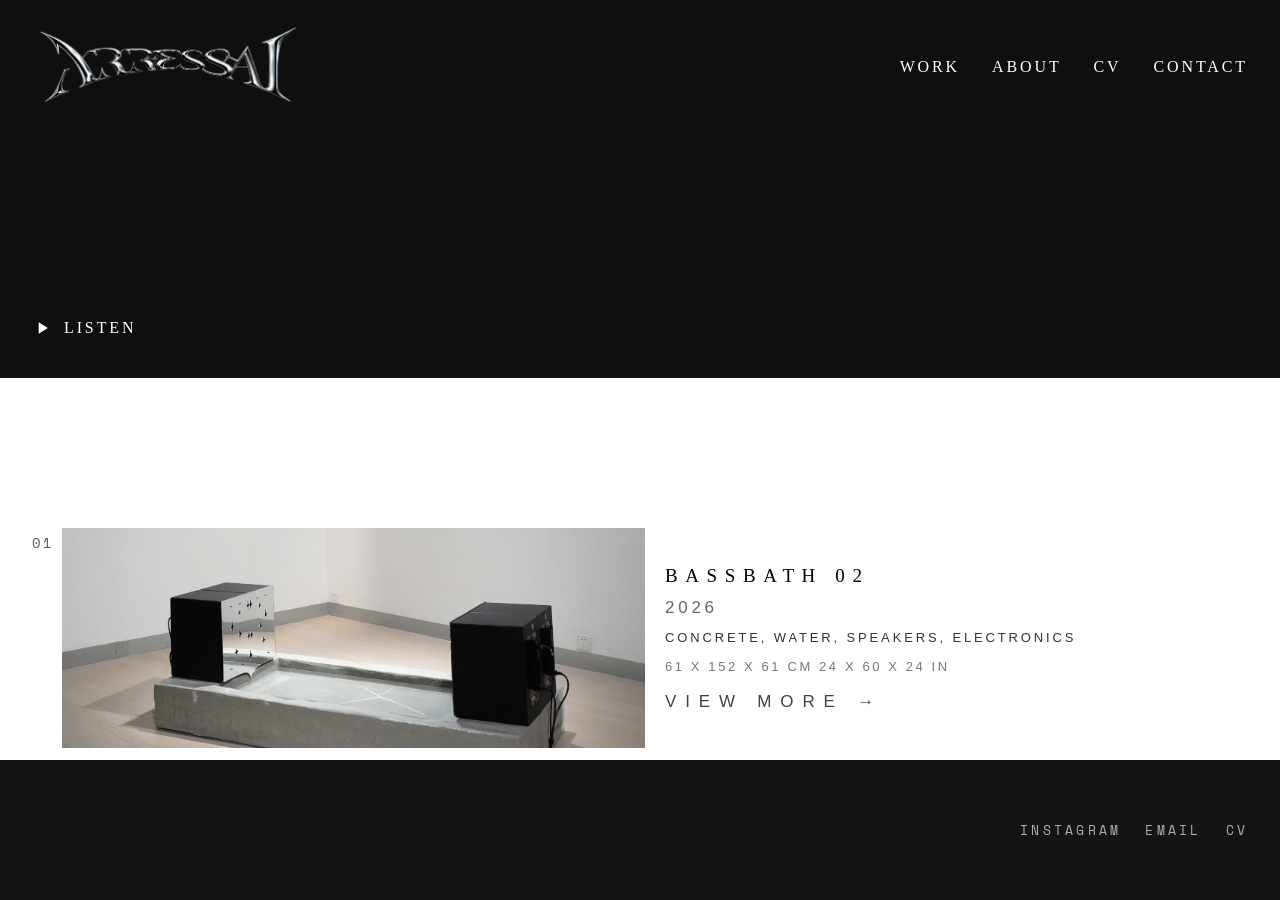
==== commit 0a8bf55c: "Update layout with scrollable projects and fixed footer" ====
--- a/index.html
+++ b/index.html
@@ -5,154 +5,290 @@
   <meta name="viewport" content="width=device-width, initial-scale=1.0" />
   <title>Arressai — Katie Cline</title>
   <link rel="stylesheet" href="styles.css" />
+  <link rel="preconnect" href="https://fonts.googleapis.com">
+  <link rel="preconnect" href="https://fonts.gstatic.com" crossorigin>
+  <link href="https://fonts.googleapis.com/css2?family=DM+Sans:wght@400;500;600;700&display=swap" rel="stylesheet">
+  <style>
+    body {
+      font-family: Helvetica, "Helvetica Neue", Arial, sans-serif;
+    }
+    h1, h2, h3, .project-title, .work-title {
+      font-family: "DeFonte Plus", serif;
+    }
+    .site-footer {
+      position: relative !important;
+    }
+  </style>
 </head>
 <body>
-  <!-- Hero section with overlay header -->
+  <!-- Hero section - video background -->
   <section class="hero-section">
-    <img src="her-hips.png" alt="Hero" class="hero-image" />
-    
-    <!-- Overlay header -->
+    <video class="hero-video" autoplay muted loop playsinline>
+      <source src="IWOAW-web-two.mp4" type="video/mp4" />
+      Your browser does not support the video tag.
+    </video>
+
+    <!-- Overlay header on hero -->
     <header class="hero-header">
       <div class="hero-header-top">
         <a href="index.html" class="logo-link">
           <img src="logo-seven.png" alt="Arressai" class="site-logo" />
         </a>
         <nav class="main-nav">
-          <a href="index.html" class="nav-link">WORK</a>
+          <!-- <a href="fakenews.html" class="nav-link">fakenews</a> -->
+          <a href="work.html" class="nav-link">WORK</a>
           <a href="about.html" class="nav-link">ABOUT</a>
-          <a href="press-cv.html" class="nav-link">CV</a>
-          <a href="contact.html" class="nav-link">CONTACT</a>
+          <a href="https://docs.google.com/document/d/1aToLzN_V0GBQDImML55kt0zSI1UA-YPAeCizpxsZOrM/edit?usp=sharing" target="_blank" class="nav-link">CV</a>
+          <a href="mailto:contact@arressai.com" class="nav-link">CONTACT</a>
         </nav>
       </div>
     </header>
 
-    <!-- Left side: Listen -->
+    <!-- Listen button - left side -->
     <div class="hero-listen">
-      <button class="listen-btn" aria-label="Play audio">
-        <svg viewBox="0 0 24 24" xmlns="http://www.w3.org/2000/svg" fill="none" stroke="currentColor" stroke-width="2">
-          <circle cx="12" cy="12" r="10" />
-          <polygon points="10 8 16 12 10 16 10 8" />
+      <button class="listen-btn" id="audioToggle">
+        <svg viewBox="0 0 24 24" xmlns="http://www.w3.org/2000/svg">
+          <path d="M8 5v14l11-7z" fill="currentColor" />
         </svg>
         LISTEN
       </button>
+      <audio id="heroAudio">
+        <source src="HerHips-audio-cut.mp3" type="audio/wav" />
+      </audio>
     </div>
 
-    <!-- Right side: number indicator -->
+    <!-- Bottom right: number indicator -->
     <div class="hero-bottom-right">
-      <span class="hero-number">01 / 06</span>
+      <p class="hero-number"></p>
     </div>
   </section>
 
   <main class="main-content">
     <!-- Row-based layout: number | image | text -->
     <section class="projects-container">
-      <!-- Project 01 -->
+
+       <!-- Project 01 -->
       <div class="project-row">
         <div class="project-number">01</div>
         <div class="project-image">
-          <img src="her-hips.png" alt="Her [Inner World of A Woman]" />
+          <div class="project-image-wrapper">
+            <img src="bass-bath-thumbnail-2.jpg" alt="bassBAth 02" />
+            <button class="project-listen-btn">
+              <svg viewBox="0 0 24 24" xmlns="http://www.w3.org/2000/svg">
+                <path d="M8 5v14l11-7z" fill="currentColor" />
+              </svg>
+            </button>
+            <audio class="project-audio" src="bassBath_clipA 6-shanghai_Dissemination.wav"></audio>
+          </div>
+        </div>
+        <div class="project-text">
+          <h3 class="project-title">BASSBATH 02</h3>
+          <div class="project-meta">2026</div>
+          <p class="project-description">Concrete, water, speakers, electronics</p>
+          <p class="project-dimensions">61 x 152 x 61 cm 24 x 60 x 24 in</p>
+          <a href="work.html" class="project-link">VIEW MORE →</a>
+        </div>
+      </div>
+
+      <!-- Project 02 -->
+      <div class="project-row">
+        <div class="project-number">02</div>
+        <div class="project-image">
+          <div class="project-image-wrapper">
+            <img src="bass-bath-final-two.png" alt="bassBath 01" />
+            <button class="project-listen-btn">
+              <svg viewBox="0 0 24 24" xmlns="http://www.w3.org/2000/svg">
+                <path d="M8 5v14l11-7z" fill="currentColor" />
+              </svg>
+            </button>
+            <audio class="project-audio" src="Arressai_TeraHouse_Master-48khz_v2.mp3"></audio>
+          </div>
+        </div>
+        <div class="project-text">
+          <h3 class="project-title">bassBath 01</h3>
+          <div class="project-meta">2025</div>
+          <p class="project-description">Installation Work, Sonic Composition, Subwoofers, Speakers, Modular Synthesizer, Gong, Cement, Water, Electronics.</p>
+          <p class="project-dimensions">Joshua Tree, CA</p>
+          <a href="work.html" class="project-link">VIEW MORE →</a>
+        </div>
+      </div>
+
+
+
+      <!-- Project 06 -->
+      <div class="project-row">
+        <div class="project-number">06</div>
+        <div class="project-image">
+          <div class="project-image-wrapper">
+            <img src="immer-audio-part.png" alt="Immer" />
+            <button class="project-listen-btn">
+              <svg viewBox="0 0 24 24" xmlns="http://www.w3.org/2000/svg">
+                <path d="M8 5v14l11-7z" fill="currentColor" />
+              </svg>
+            </button>
+            <audio class="project-audio" src="T08-updated.wav"></audio>
+          </div>
+        </div>
+        <div class="project-text">
+          <h3 class="project-title">Immer</h3>
+          <div class="project-meta">2025</div>
+          <p class="project-description">Immersive Collaboratiive Event Series, Plant Sourced Sonic Composition, Live Performance.</p>
+          <a href="immer.html" class="project-link">VIEW MORE →</a>
+        </div>
+      </div>
+
+
+      <!-- Project 07 -->
+      <div class="project-row">
+        <div class="project-number">07</div>
+        <div class="project-image">
+          <div class="project-image-wrapper">
+            <img src="coyote-mint-yes-four.png" alt="she could be shy" />
+            <button class="project-listen-btn">
+              <svg viewBox="0 0 24 24" xmlns="http://www.w3.org/2000/svg">
+                <path d="M8 5v14l11-7z" fill="currentColor" />
+              </svg>
+            </button>
+            <audio class="project-audio" src="T08-updated.wav"></audio>
+          </div>
+        </div>
+        <div class="project-text">
+          <h3 class="project-title">she could be shy</h3>
+          <div class="project-meta">2025</div>
+          <p class="project-description">Interactive Exhibit, Plant Sourced Sonic Composition, Proximity and Audio.</p>
+          <p class="project-dimensions">Sony Audio Institute, Brooklyn, NY</p>
+          <a href="work.html" class="project-link">VIEW MORE →</a>
+        </div>
+      </div>
+
+
+      <!-- Project 03 -->
+      <div class="project-row">
+        <div class="project-number">03</div>
+        <div class="project-image">
+          <div class="project-image-wrapper">
+            <img src="a-t.png" alt="attentionEconomy" />
+            <button class="project-listen-btn">
+              <svg viewBox="0 0 24 24" xmlns="http://www.w3.org/2000/svg">
+                <path d="M8 5v14l11-7z" fill="currentColor" />
+              </svg>
+            </button>
+            <audio class="project-audio" src="project-03.mp3"></audio>
+          </div>
+        </div>
+        <div class="project-text">
+          <h3 class="project-title">attentionEconomy</h3>
+          <div class="project-meta">2026</div>
+          <p class="project-description">Wood, Mechanical Metronomes. </p>
+          <p class="project-dimensions">20 x 20 x 69 cm 8 x 8 x 27 in</p>
+          <p class="project-dimensions">Shanghai, CN</p>
+          <a href="work.html" class="project-link">VIEW MORE →</a>
+        </div>
+      </div>
+
+
+
+      <!-- Project 05 -->
+      <div class="project-row">
+        <div class="project-number">05</div>
+        <div class="project-image">
+          <div class="project-image-wrapper">
+            <img src="sense-tension-thumbnail-2.png" alt="senseTension" />
+            <button class="project-listen-btn">
+              <svg viewBox="0 0 24 24" xmlns="http://www.w3.org/2000/svg">
+                <path d="M8 5v14l11-7z" fill="currentColor" />
+              </svg>
+            </button>
+            <audio class="project-audio" src="project-05.mp3"></audio>
+          </div>
+        </div>
+        <div class="project-text">
+          <h3 class="project-title">senseTension</h3>
+          <div class="project-meta">2025</div>
+          <p class="project-description">Wood, speakers, steel, polystyrene, paint, screen, electronics.</p>
+          <p class="project-dimensions">200 x 140 x 110 cm 79 x 55 x 43 in</p>
+          <p class="project-dimensions">Shanghai, CN</p>
+          <a href="work.html" class="project-link">VIEW MORE →</a>
+        </div>
+      </div>
+
+      <!-- Project 04 -->
+      <div class="project-row">
+        <div class="project-number">04</div>
+        <div class="project-image">
+          <div class="project-image-wrapper">
+            <img src="her-hips.png" alt="Her [Inner World of A Woman]" />
+            <button class="project-listen-btn">
+              <svg viewBox="0 0 24 24" xmlns="http://www.w3.org/2000/svg">
+                <path d="M8 5v14l11-7z" fill="currentColor" />
+              </svg>
+            </button>
+            <audio class="project-audio" src="HerHips-audio-tab-final.mp3"></audio>
+          </div>
         </div>
         <div class="project-text">
           <h3 class="project-title">Inner World of A Woman</h3>
           <div class="project-meta">2021</div>
           <p class="project-description">Spatial Sonic Composition, Argon, Glass, Sculpture, Coal Slag, Electronics, The Artist's Clothes.</p>
           <p class="project-dimensions">63 x 43 x 13 cm 25 x 17 x 5.1 in</p>
-          <p class="project-dimensions">Private collection</p>
-          <a href="work.html" class="project-link">VIEW MORE →</a>
-        </div>
-      </div>
-
-      <!-- Project 02 -->
-      <div class="project-row">
-        <div class="project-number">02</div>
-        <div class="project-image">
-          <img src="bassbath-three.png" alt="bassBath 01" />
-        </div>
-        <div class="project-text">
-          <h3 class="project-title">bassBath 01</h3>
-          <div class="project-meta">2025</div>
-          <p class="project-description">Performance, Sonic Composition, Subwoofers, Speakers, Modular Synthesizer, Gong, Cement, Water, Electronics.</p>
-          <p class="project-dimensions">Joshua Tree, CA</p>
-          <a href="work.html" class="project-link">VIEW MORE →</a>
-        </div>
-      </div>
-
-      <!-- Project 03 -->
-      <div class="project-row">
-        <div class="project-number">03</div>
-        <div class="project-image">
-          <img src="attention-economy-thumbnail-3.png" alt="attentionEconomy" />
-        </div>
-        <div class="project-text">
-          <h3 class="project-title">attentionEconomy</h3>
-          <div class="project-meta">2026</div>
-          <p class="project-description">Wood, Mechanical Metronomes. </p>
-          <p class="project-dimensions">Variable dimensions</p>
-          <p class="project-dimensions">Shanghai, CN</p>
-          <a href="work.html" class="project-link">VIEW MORE →</a>
-        </div>
-      </div>
-
-      <!-- Project 04 -->
-      <div class="project-row">
-        <div class="project-number">04</div>
-        <div class="project-image">
-          <img src="bass-bath-thumbnail-2.jpg" alt="bassBAth 02" />
-        </div>
-        <div class="project-text">
-          <h3 class="project-title">BASSBATH 02</h3>
-          <div class="project-meta">2026</div>
-          <p class="project-description">Concrete, water, speakers, electronics</p>
-          <p class="project-dimensions">Variable dimensions</p>
-          <a href="work.html" class="project-link">VIEW MORE →</a>
-        </div>
-      </div>
-
-      <!-- Project 05 -->
-      <div class="project-row">
-        <div class="project-number">05</div>
-        <div class="project-image">
-          <img src="sense-tension-thumbnail-2.png" alt="senseTension" />
-        </div>
-        <div class="project-text">
-          <h3 class="project-title">senseTension</h3>
-          <div class="project-meta">2025</div>
-          <p class="project-description">Wood, speakers, steel, polystyrene, paint, screen, electronics.</p>
-          <p class="project-dimensions">Variable dimensions</p>
-          <p class="project-dimensions">Shanghai, CN</p>
-          <a href="work.html" class="project-link">VIEW MORE →</a>
-        </div>
-      </div>
-
-      <!-- Project 06 -->
-      <div class="project-row">
-        <div class="project-number">06</div>
-        <div class="project-image">
-          <img src="immer-four.png" alt="Immer" />
-        </div>
-        <div class="project-text">
-          <h3 class="project-title">Immer</h3>
-          <div class="project-meta">2025</div>
-          <p class="project-description">Immersive Collaboratiive Event Series, Plant Sourced Sonic Composition, Live Performance.</p>
-          <a href="work.html" class="project-link">VIEW MORE →</a>
-        </div>
-      </div>
+          <p class="project-dimensions">...And A Darkness Burned A Way Group Show curated by David Irwin</p>
+          <a href="work.html" class="project-link">VIEW MORE →</a>
+        </div>
+      </div>
+
     </section>
   </main>
 
   <footer class="site-footer">
-    <p>I use audio phenomena to make relationships between bodies, environments and technological systems perceivable.</p>
+    <p></p>
     <div class="footer-nav">
-      <a href="#">INSTAGRAM</a>
-      <a href="#">EMAIL</a>
-      <a href="collectors.html">CV</a>
+      <a href="https://www.instagram.com/arressai/" target="_blank">INSTAGRAM</a>
+      <a href="mailto:contact@arressai.com">EMAIL</a>
+      <a href="https://docs.google.com/document/d/1aToLzN_V0GBQDImML55kt0zSI1UA-YPAeCizpxsZOrM/edit?usp=sharing" target="_blank">CV</a>
     </div>
   </footer>
 
-  <a href="collectors.html" class="private-star">
+  <!-- <a href="collectors.html" class="private-star">
     <svg viewBox="0 0 100 100" xmlns="http://www.w3.org/2000/svg">
       <path d="M50,10 L60,40 L90,40 L68,58 L78,88 L50,70 L22,88 L32,58 L10,40 L40,40 Z" fill="currentColor" />
     </svg>
-  </a>
+  </a> -->
+
+  <script>
+    // Hero audio toggle
+    document.getElementById('audioToggle').addEventListener('click', function() {
+      const audio = document.getElementById('heroAudio');
+      const btn = this;
+      
+      if (audio.paused) {
+        audio.play();
+        btn.style.opacity = '0.7';
+      } else {
+        audio.pause();
+        audio.currentTime = 0;
+        btn.style.opacity = '1';
+      }
+    });
+
+    // Project audio buttons
+    document.querySelectorAll('.project-listen-btn').forEach(btn => {
+      btn.addEventListener('click', function(e) {
+        e.preventDefault();
+        const audio = this.nextElementSibling;
+        
+        // Stop all other audio
+        document.querySelectorAll('.project-audio').forEach(a => {
+          if (a !== audio) a.pause();
+        });
+        
+        if (audio.paused) {
+          audio.play();
+        } else {
+          audio.pause();
+          audio.currentTime = 0;
+        }
+      });
+    });
+  </script>
 </body>
 </html>
--- a/styles.css
+++ b/styles.css
@@ -11,7 +11,7 @@
 }
 
 html, body {
-  background: #e9e7e7;
+  background: #ffffff;
   color: #000;
   font-family: 'Helvetica Neue', Helvetica, Arial, sans-serif;
   height: 100vh;
@@ -78,9 +78,9 @@
 }
 
 .nav-link {
-  font-family: 'Space Mono', monospace;
+  font-family: "DeFonte Plus", serif;
   text-decoration: none;
-  color: #fff;
+  color: #ffffff;
   font-size: 16px;
   font-weight: 400;
   letter-spacing: 0.18em;
@@ -105,7 +105,7 @@
   background: transparent;
   border: none;
   color: #fff;
-  font-family: 'Space Mono', monospace;
+  font-family: "DeFonte Plus", serif;
   font-size: 16px;
   font-weight: 400;
   letter-spacing: 0.18em;
@@ -146,7 +146,7 @@
 
 /* Main content - SCROLLABLE */
 .main-content {
-  background: hsl(0, 0%, 78%);
+  background: #ffffff;
   position: relative;
   z-index: 10;
   flex: 1;
@@ -158,7 +158,7 @@
 .projects-container {
   display: flex;
   flex-direction: column;
-  padding: 30px var(--site-gutter);
+  padding: 150px var(--site-gutter);
   width: 100%;
 }
 
@@ -170,7 +170,6 @@
   align-items: center;
   margin-bottom: 15px;
   padding-bottom: 15px;
-  /* border-bottom: 1px solid #d5d3d3; */
   width: 100%;
 }
 
@@ -201,18 +200,72 @@
 
 /* Image column - increased height */
 .project-image {
+  position: relative;
   width: 100%;
   height: 220px;
   overflow: hidden;
   background: #cac8c8;
   flex-shrink: 0;
-  /* For Photoshop: 1400x350px at ~4:1 ratio */
+  display: flex;
+  justify-content: center;
+  align-items: center;
 }
 
 .project-image img {
   width: 100%;
   height: 100%;
   object-fit: cover;
+}
+
+/* Project image wrapper - for play button positioning */
+.project-image-wrapper {
+  position: relative;
+  display: block;
+  width: 100%;
+  height: 100%;
+}
+
+.project-image-wrapper img {
+  display: block;
+  width: 100%;
+  height: 100%;
+  object-fit: cover;
+}
+
+/* Play button on project images */
+.project-listen-btn {
+  position: absolute;
+  bottom: 16px;
+  left: 16px;
+  width: 48px;
+  height: 48px;
+  background: rgba(255, 255, 255, 0.2);
+  border: 1px solid rgba(255, 255, 255, 0.5);
+  border-radius: 50%;
+  cursor: pointer;
+  display: flex;
+  align-items: center;
+  justify-content: center;
+  opacity: 0;
+  transition: all 200ms;
+  z-index: 20;
+  padding: 0;
+}
+
+.project-image-wrapper:hover .project-listen-btn {
+  opacity: 1;
+  transform: scale(1.08);
+}
+
+.project-listen-btn:hover {
+  background: rgba(255, 255, 255, 0.3);
+}
+
+.project-listen-btn svg {
+  width: 20px;
+  height: 20px;
+  color: #fff;
+  margin-left: 2px;
 }
 
 /* Text column - CENTERED VERTICALLY */
@@ -222,13 +275,13 @@
   gap: 8px;
   min-width: 0;
   justify-content: center;
-   text-transform: uppercase;
+  text-transform: uppercase;
   height: 220px;
 }
 
 .project-title {
-  font-family: 'Space Mono', monospace;
-  font-size: 17px;
+  font-family: "DeFonte Plus", serif;
+  font-size: 19px;
   font-weight: 501;
   letter-spacing: 0.4em;
   text-transform: uppercase;
@@ -240,7 +293,7 @@
 
 .project-meta {
   font-family: 'Helvetica Neue', Helvetica, Arial, sans-serif;
-  font-size: 16px;
+  font-size: 17px;
   font-weight: 400;
   letter-spacing: 0.22em;
   color: #666;
@@ -261,7 +314,7 @@
 
 .project-dimensions {
   font-family: 'Helvetica Neue', Helvetica, Arial, sans-serif;
-  font-size: 11px;
+  font-size: 13px;
   font-weight: 400;
   letter-spacing: 0.2em;
   line-height: 1.5;
@@ -271,11 +324,10 @@
 }
 
 .project-link {
-  font-family: 'Space Mono', monospace;
-  font-size: 14px;
+  font-family: 'Helvetica Neue', Helvetica, Arial, sans-serif;
+  font-size: 17px;
   font-weight: 500.2;
   letter-spacing: 0.52em;
-  /* text-transform: uppercase; */
   text-decoration: none;
   color: #444242;
   cursor: pointer;
@@ -307,7 +359,7 @@
   font-size: 14px;
   font-weight: 400;
   letter-spacing: 0.03em;
-  color:#afadad;
+  color: #afadad;
   max-width: 600px;
   margin: 0;
   line-height: 1.6;
@@ -378,7 +430,7 @@
 
   .project-row {
     grid-template-columns: 1fr;
-    gap: px;
+    gap: 20px;
     align-items: flex-start;
   }
 
@@ -396,4 +448,493 @@
   .project-image {
     height: 190px;
   }
-}+}
+
+/* ===== ABOUT PAGE STYLES ===== */
+
+.about-counter {
+  display: flex;
+  flex-direction: column;
+  gap: 4px;
+}
+
+.about-label {
+  font-family: 'Space Mono', monospace;
+  font-size: 11px;
+  font-weight: 400;
+  letter-spacing: 0.18em;
+  text-transform: uppercase;
+  color: #000;
+}
+
+.about-count {
+  font-family: 'Space Mono', monospace;
+  font-size: 11px;
+  font-weight: 400;
+  letter-spacing: 0.15em;
+  color: #666;
+}
+
+/* BIO SECTION WITH IMAGE RECTANGLE */
+.about-row {
+  display: grid;
+  grid-template-columns: 50px 380px 1fr;
+  gap: 20px 60px;
+  align-items: flex-start;
+  margin-bottom: 20px;
+  padding-bottom: 20px;
+  border-bottom: 1px solid #ffffff;
+  width: 95%;
+  padding-top: 50px;
+}
+
+/* Reorder about sections - make section 03 appear before section 02 */
+/* Section 02 (second .about-row-full) */
+.projects-container > .about-row-full:nth-child(2) {
+  order: 3;
+}
+
+/* Section 03 (second .about-row-full) */
+.projects-container > .about-row-full:nth-child(3) {
+  order: 2;
+}
+
+/* Section 01 stays first */
+.projects-container > .about-row:nth-child(1) {
+  order: 1;
+}
+
+.about-row:last-child {
+  border-bottom: none;
+  margin-bottom: 0;
+  padding-bottom: 0;
+}
+
+/* Rectangle bio image box - LARGER */
+.bio-image-box {
+  width: 100%;
+  height: 600px;
+  overflow: hidden;
+  background: #d5d5d5;
+  flex-shrink: 0;
+}
+
+.bio-rect-image {
+  width: 100%;
+  height: 100%;
+  object-fit: cover;
+}
+
+.about-section-content {
+  display: flex;
+  flex-direction: column;
+  gap: 10px;
+  min-width: 0;
+}
+
+.about-section-title {
+  font-family: 'Space Mono', monospace;
+  font-size: 32px;
+  font-weight: 400;
+  letter-spacing: 0.22em;
+  text-transform: uppercase;
+  margin: 0 0 20px 0;
+  line-height: 1.2;
+  color: #000;
+}
+
+/* TEXT LARGER */
+.about-section-text {
+  font-family: 'Helvetica Neue', Helvetica, Arial, sans-serif;
+  font-size: 18px;
+  font-weight: 400;
+  letter-spacing: 0.03em;
+  line-height: 1.8;
+  color: #333;
+  margin: 0;
+}
+
+.about-section-text-extended {
+  font-family: 'Helvetica Neue', Helvetica, Arial, sans-serif;
+  font-size: 18px;
+  font-weight: 400;
+  letter-spacing: 0.03em;
+  line-height: 1.8;
+  color: #333;
+  margin: 0;
+}
+
+.about-section-links {
+  display: flex;
+  flex-direction: column;
+  gap: 12px;
+  margin-top: 20px;
+}
+
+.about-empty {
+  display: none;
+}
+
+/* Full width about rows */
+.about-row-full {
+  display: grid;
+  grid-template-columns: 50px 1fr;
+  gap: 20px 30px;
+  align-items: flex-start;
+  margin-bottom: 20px;
+  padding-bottom: 20px;
+  border-bottom: 1px solid #d5d3d3;
+  width: 100%;
+}
+
+.about-row-full:last-child {
+  border-bottom: none;
+  margin-bottom: 0;
+  padding-bottom: 0;
+}
+
+.about-section-full {
+  display: grid;
+  grid-template-columns: 1fr 1fr;
+  gap: 80px;
+  width: 100%;
+}
+
+.about-column {
+  display: flex;
+  flex-direction: column;
+  gap: 24px;
+}
+
+.about-subheading {
+  font-family: 'Space Mono', monospace;
+  font-size: 20px;
+  font-weight: 400;
+  letter-spacing: 0.18em;
+  text-transform: uppercase;
+  margin: 0;
+  color: #000;
+}
+
+.about-column > p {
+  font-family: 'Helvetica Neue', Helvetica, Arial, sans-serif;
+  font-size: 18px;
+  font-weight: 400;
+  letter-spacing: 0.03em;
+  line-height: 1.8;
+  color: #555;
+  margin: 0;
+}
+
+.practice-item {
+  display: flex;
+  flex-direction: column;
+  gap: 6px;
+  margin-bottom: 16px;
+}
+
+.practice-label {
+  font-family: 'Space Mono', monospace;
+  font-size: 18px;
+  font-weight: 400;
+  letter-spacing: 0.15em;
+  text-transform: uppercase;
+  margin: 0;
+  color: #666;
+}
+
+.practice-item p:last-child {
+  font-family: 'Helvetica Neue', Helvetica, Arial, sans-serif;
+  font-size: 18px;
+  font-weight: 400;
+  letter-spacing: 0.03em;
+  line-height: 1.6;
+  color: #555;
+  margin: 0;
+}
+
+/* Info Grid */
+.about-info-grid {
+  display: grid;
+  grid-template-columns: repeat(4, 1fr);
+  gap: 40px;
+  width: 100%;
+}
+
+.info-item {
+  display: flex;
+  flex-direction: column;
+  gap: 8px;
+}
+
+.info-title {
+  font-family: 'Space Mono', monospace;
+  font-size: 18px;
+  font-weight: 400;
+  letter-spacing: 0.15em;
+  text-transform: uppercase;
+  margin: 0;
+  color: #666;
+}
+
+.info-item p {
+  font-family: 'Helvetica Neue', Helvetica, Arial, sans-serif;
+  font-size: 16px;
+  font-weight: 400;
+  letter-spacing: 0.03em;
+  line-height: 1.6;
+  color: #555;
+  margin: 0;
+}
+
+/* About page responsive */
+@media (max-width: 768px) {
+  .about-row {
+    grid-template-columns: 1fr;
+    gap: 30px;
+    padding-top: 100px;
+  }
+
+  .bio-image-box {
+    height: 400px;
+  }
+
+  .about-row-full {
+    grid-template-columns: 1fr;
+  }
+
+  .about-section-full {
+    grid-template-columns: 1fr;
+    gap: 40px;
+  }
+
+  .about-info-grid {
+    grid-template-columns: repeat(2, 1fr);
+    gap: 30px;
+  }
+
+  .about-section-title {
+    font-size: 24px;
+  }
+
+  .about-section-text,
+  .about-section-text-extended {
+    font-size: 14px;
+  }
+}
+
+/* ===== WORK PAGE STYLES ===== */
+
+/* .work-header {
+  padding-bottom: 60px;
+  border-bottom: 1px solid #d5d3d3;
+  margin-bottom: 60px;
+} */
+
+.work-title {
+  font-family: 'DeFonte Plus', serif;
+  font-size: 48px;
+  font-weight: 400;
+  letter-spacing: 0.22em;
+  text-transform: uppercase;
+  margin: 0 0 24px 0;
+  line-height: 1.2;
+  color: #000;
+}
+
+.work-description {
+  font-family: 'Helvetica Neue', Helvetica, Arial, sans-serif;
+  font-size: 16px;
+  font-weight: 400;
+  letter-spacing: 0.03em;
+  line-height: 1.8;
+  color: #555;
+  margin: 0;
+  max-width: 600px;
+}
+
+/* Projects Grid */
+.projects-grid {
+  display: grid;
+  grid-template-columns: repeat(2, 1fr);
+  gap: 40px;
+  width: 100%;
+  margin-bottom: 60px;
+}
+
+.project-card {
+  display: flex;
+  flex-direction: column;
+  gap: 20px;
+  text-decoration: none;
+  cursor: pointer;
+  transition: opacity 200ms;
+}
+
+.project-card:hover {
+  opacity: 0.7;
+}
+
+.project-card-image {
+  width: 100%;
+  height: 280px;
+  overflow: hidden;
+  background: #d5d5d5;
+}
+
+.project-card-image img {
+  width: 100%;
+  height: 100%;
+  object-fit: cover;
+}
+
+.project-card-info {
+  display: flex;
+  flex-direction: column;
+  gap: 8px;
+}
+
+.project-card-number {
+  font-family: 'Space Mono', monospace;
+  font-size: 11px;
+  font-weight: 400;
+  letter-spacing: 0.18em;
+  text-transform: uppercase;
+  color: #999;
+  margin: 0;
+}
+
+.project-card-title {
+  font-family: 'Space Mono', monospace;
+  font-size: 18px;
+  font-weight: 400;
+  letter-spacing: 0.18em;
+  text-transform: uppercase;
+  margin: 0;
+  line-height: 1.3;
+  color: #000;
+}
+
+.project-card-year {
+  font-family: 'Helvetica Neue', Helvetica, Arial, sans-serif;
+  font-size: 12px;
+  font-weight: 400;
+  letter-spacing: 0.03em;
+  color: #888;
+  margin: 0;
+}
+
+.project-card-meta {
+  font-family: 'Space Mono', monospace;
+  font-size: 9px;
+  font-weight: 400;
+  letter-spacing: 0.15em;
+  text-transform: uppercase;
+  color: #aaa;
+  margin: 0;
+}
+
+/* More works indicator */
+.more-works-indicator {
+  display: flex;
+  flex-direction: column;
+  align-items: center;
+  gap: 16px;
+  padding: 40px 0;
+  border-top: 1px solid #d5d3d3;
+}
+
+.more-works-indicator p {
+  font-family: 'Space Mono', monospace;
+  font-size: 10px;
+  font-weight: 400;
+  letter-spacing: 0.18em;
+  text-transform: uppercase;
+  color: #999;
+  margin: 0;
+}
+
+.more-works-indicator svg {
+  width: 20px;
+  height: 20px;
+  color: #999;
+  animation: bounce 2s infinite;
+}
+
+@keyframes bounce {
+  0%, 100% {
+    transform: translateY(0);
+  }
+  50% {
+    transform: translateY(8px);
+  }
+}
+
+/* Work page responsive */
+@media (max-width: 768px) {
+  .work-title {
+    font-size: 32px;
+  }
+
+  .work-description {
+    font-size: 14px;
+  }
+
+  .projects-grid {
+    grid-template-columns: 1fr;
+    gap: 30px;
+  }
+
+  .project-card-image {
+    height: 240px;
+  }
+}
+
+/* FALLING GALLERY GAP SECTION */
+.falling-gallery {
+  position: relative;
+  width: 100%;
+  height: 500px;
+  margin: 60px 0;
+  background: transparent;
+  overflow: hidden;
+}
+
+.falling-item {
+  position: absolute;
+  top: -100px;
+  width: 120px;
+  height: 120px;
+  animation: fall linear infinite;
+  animation-duration: var(--duration, 3s);
+  animation-delay: var(--delay, 0s);
+}
+
+.falling-item img {
+  width: 100%;
+  height: 100%;
+  object-fit: cover;
+  border-radius: 4px;
+}
+
+@keyframes fall {
+  0% {
+    transform: translateY(0) rotate(0deg);
+    opacity: 1;
+  }
+  100% {
+    transform: translateY(700px) rotate(360deg);
+    opacity: 0.3;
+  }
+}
+
+@media (max-width: 768px) {
+  .falling-gallery {
+    height: 400px;
+  }
+
+  .falling-item {
+    width: 80px;
+    height: 80px;
+  }
+}
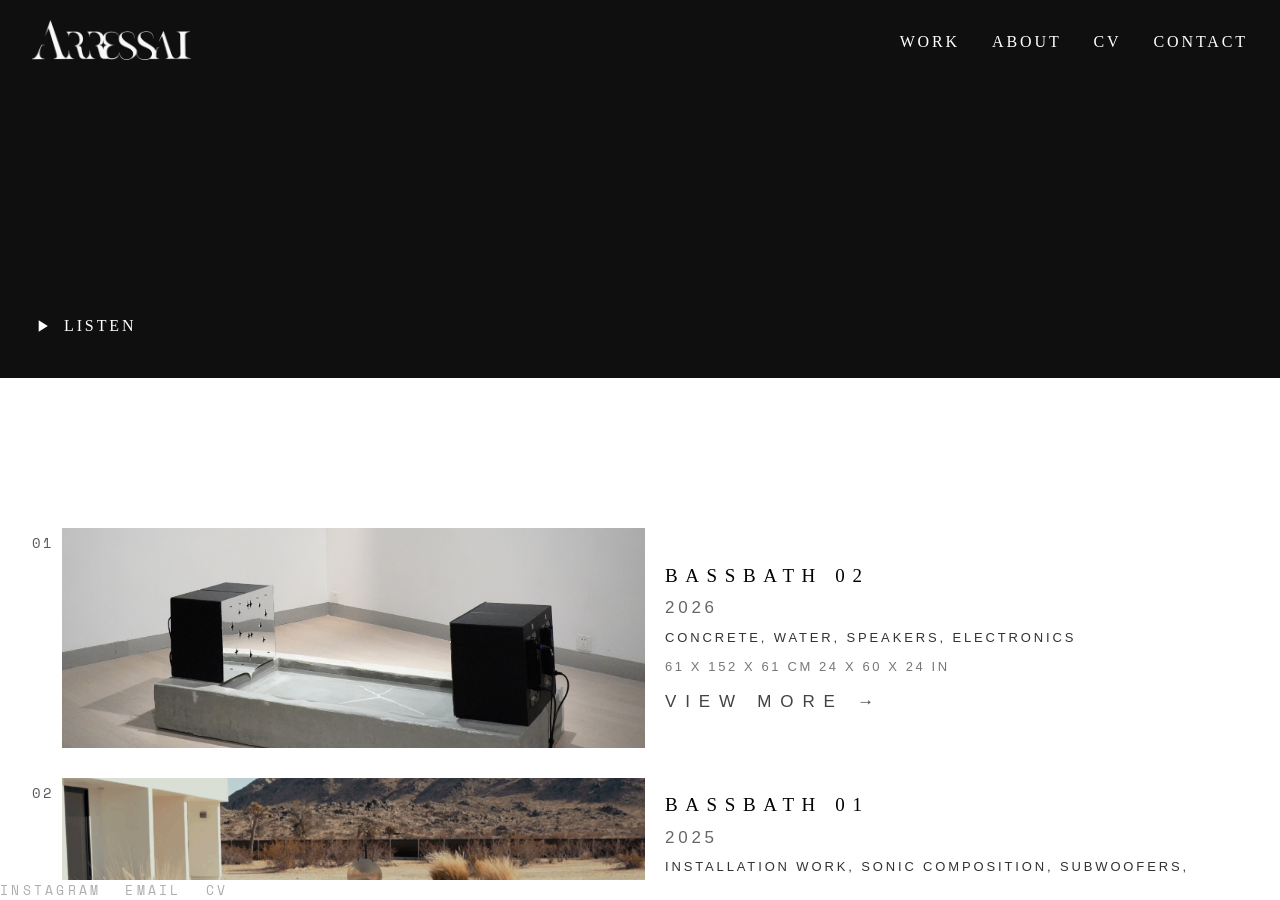
==== commit 6047993f: "Update logo, hero section layout, and scrollable header" ====
--- a/index.html
+++ b/index.html
@@ -21,21 +21,20 @@
   </style>
 </head>
 <body>
-  <!-- Hero section - video background -->
+  <!-- Hero section - video background (SCROLLABLE) -->
   <section class="hero-section">
     <video class="hero-video" autoplay muted loop playsinline>
       <source src="IWOAW-web-two.mp4" type="video/mp4" />
       Your browser does not support the video tag.
     </video>
 
-    <!-- Overlay header on hero -->
+    <!-- Header MOVED INSIDE hero-section -->
     <header class="hero-header">
       <div class="hero-header-top">
         <a href="index.html" class="logo-link">
-          <img src="logo-seven.png" alt="Arressai" class="site-logo" />
+          <img src="Logo_Arressai_White_S.png" alt="Arressai" class="site-logo" />
         </a>
         <nav class="main-nav">
-          <!-- <a href="fakenews.html" class="nav-link">fakenews</a> -->
           <a href="work.html" class="nav-link">WORK</a>
           <a href="about.html" class="nav-link">ABOUT</a>
           <a href="https://docs.google.com/document/d/1aToLzN_V0GBQDImML55kt0zSI1UA-YPAeCizpxsZOrM/edit?usp=sharing" target="_blank" class="nav-link">CV</a>
@@ -227,7 +226,7 @@
           </div>
         </div>
         <div class="project-text">
-          <h3 class="project-title">Inner World of A Woman</h3>
+          <h3 class="project-title">IWoAW</h3>
           <div class="project-meta">2021</div>
           <p class="project-description">Spatial Sonic Composition, Argon, Glass, Sculpture, Coal Slag, Electronics, The Artist's Clothes.</p>
           <p class="project-dimensions">63 x 43 x 13 cm 25 x 17 x 5.1 in</p>
--- a/styles.css
+++ b/styles.css
@@ -11,17 +11,16 @@
 }
 
 html, body {
-  background: #ffffff;
-  color: #000;
-  font-family: 'Helvetica Neue', Helvetica, Arial, sans-serif;
-  height: 100vh;
-  overflow: hidden;
+  margin: 0;
+  padding: 0;
+  height: 100%;
+  overflow: visible;
 }
 
 body {
-  overflow-x: hidden;
-  display: flex;
-  flex-direction: column;
+  display: flex;
+  flex-direction: column;
+  font-family: Helvetica, "Helvetica Neue", Arial, sans-serif;
 }
 
 /* Hero section - increased to 42vh */
@@ -29,9 +28,11 @@
   position: relative;
   width: 100%;
   height: 42vh;
-  flex-shrink: 0;
   overflow: hidden;
   background: #0F0F0F;
+  flex-shrink: 0;
+  display: flex;
+  flex-direction: column;
 }
 
 .hero-image {
@@ -41,20 +42,24 @@
   display: block;
 }
 
+
 .hero-video {
+  position: absolute;
   width: 100%;
   height: 100%;
   object-fit: cover;
+  top: 0;
+  left: 0;
+  z-index: 1;
 }
 
 /* Overlay header on hero */
 .hero-header {
-  position: absolute;
-  top: 0;
-  left: 0;
-  right: 0;
+  position: relative;
   padding: 20px var(--site-gutter);
   z-index: 100;
+  width: 100%;
+  order: 0;
 }
 
 .hero-header-top {
@@ -67,8 +72,9 @@
   text-decoration: none;
 }
 
+
 .site-logo {
-  height: 90px;
+  height: 40px;
   width: auto;
 }
 
@@ -95,10 +101,11 @@
 
 /* Listen button - left side */
 .hero-listen {
-  position: absolute;
-  bottom: 40px;
-  left: var(--site-gutter);
+  position: relative;
+  padding: 2px var(--site-gutter);
   z-index: 100;
+  order: 1;
+  margin-top: auto;
 }
 
 .listen-btn {
@@ -129,10 +136,11 @@
 
 /* Bottom right: number indicator */
 .hero-bottom-right {
-  position: absolute;
-  bottom: 40px;
-  right: var(--site-gutter);
+  position: relative;
+  padding: 20px var(--site-gutter);
   z-index: 100;
+  text-align: right;
+  order: 2;
 }
 
 .hero-number {
@@ -146,12 +154,10 @@
 
 /* Main content - SCROLLABLE */
 .main-content {
-  background: #ffffff;
-  position: relative;
-  z-index: 10;
   flex: 1;
   overflow-y: auto;
   overflow-x: hidden;
+  width: 100%;
 }
 
 /* Projects container */
@@ -342,16 +348,9 @@
 
 /* Footer */
 .site-footer {
-  background: #141414;
-  color: #fff;
-  padding: 60px var(--site-gutter);
-  border-top: 0px solid #333;
-  display: flex;
-  justify-content: space-between;
-  align-items: center;
-  gap: 10px;
-  width: 100%;
   flex-shrink: 0;
+  position: relative;
+  width: 100%;
 }
 
 .site-footer p {
@@ -414,20 +413,6 @@
 
 /* Responsive */
 @media (max-width: 768px) {
-  html, body {
-    height: auto;
-    overflow: auto;
-  }
-
-  .hero-section {
-    height: 50vh;
-  }
-
-  .main-content {
-    flex: none;
-    overflow: visible;
-  }
-
   .project-row {
     grid-template-columns: 1fr;
     gap: 20px;
